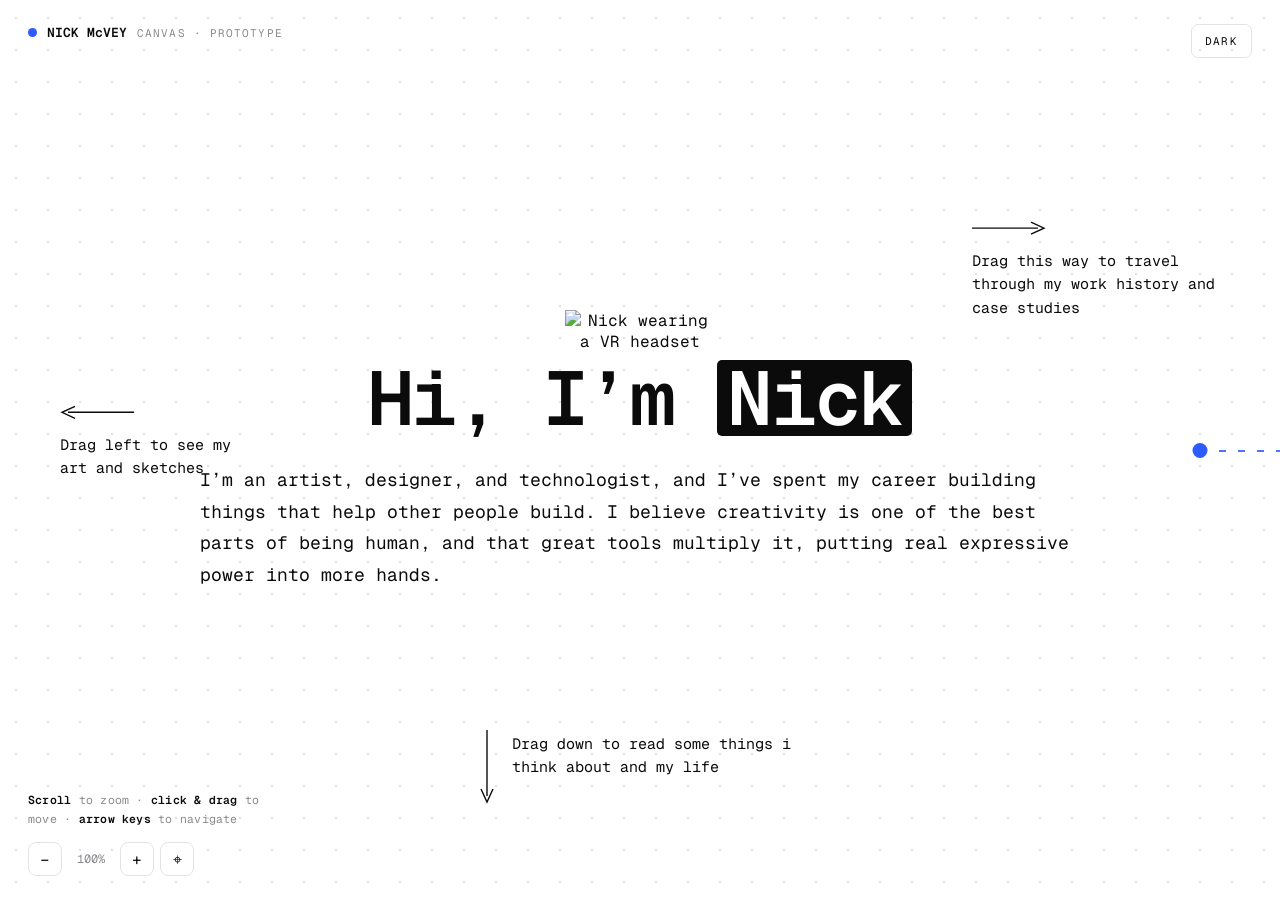
==== index.html @ a9eaddce "Update homepage to spatial canvas portfolio prototype Co-authored-by: Copilot <223556219+Copilot@use" ====
<!DOCTYPE html>
<html lang="en">
<head>
<meta charset="UTF-8" />
<meta name="viewport" content="width=device-width, initial-scale=1.0, user-scalable=no" />
<title>Nick McVey — Spatial Portfolio (Prototype)</title>
<link rel="preconnect" href="https://fonts.googleapis.com">
<link rel="preconnect" href="https://fonts.gstatic.com" crossorigin>
<link href="https://fonts.googleapis.com/css2?family=Geist+Mono:wght@400;500;600&display=swap" rel="stylesheet">
<style>
  :root, [data-theme="light"]{
    --bg:#FFFFFF; --ink:#0B0B0C; --ink-2:#3A3A3C; --muted:#8A8A8E;
    --rule:#E3E3E5; --dot:rgba(0,0,0,.12); --accent:#2D5BFF; --on-accent:#FFFFFF;
  }
  [data-theme="dark"]{
    --bg:#0B0B0C; --ink:#F4F4F5; --ink-2:#C4C4C8; --muted:#76767C;
    --rule:#26262A; --dot:rgba(255,255,255,.14); --accent:#5B7CFF; --on-accent:#0B0B0C;
  }
  :root{--font-mono:'Geist Mono', ui-monospace, 'Cascadia Mono', Menlo, Consolas, monospace; --ease:cubic-bezier(.76,0,.24,1);}
  *{box-sizing:border-box;margin:0;padding:0;}
  html,body{height:100%;width:100%;overflow:hidden;background:var(--bg);
    font-family:var(--font-mono);color:var(--ink);
    -webkit-font-smoothing:antialiased;text-rendering:optimizeLegibility;
    user-select:none;-webkit-user-select:none;-moz-user-select:none;
    transition:background-color .4s var(--ease), color .4s var(--ease);}

  .grid{position:fixed;inset:0;z-index:0;pointer-events:none;
    background-image:radial-gradient(circle, var(--dot) 1.05px, transparent 1.25px);
    background-size:32px 32px;background-position:0 0;}

  .viewport{position:fixed;inset:0;overflow:hidden;z-index:1;cursor:grab;touch-action:none;}
  .viewport,.viewport .world,.panel,.wrap,.ghost,h1,h2,.lead,.station,.st-text,.cs-block{cursor:grab;}
  .viewport.grabbing,.viewport.grabbing *{cursor:grabbing !important;}
  a,.tile,.bub,.zoom button,.themebtn,.wcard,.wlink{cursor:pointer;}
  .viewport.grabbing{cursor:grabbing;}
  .world{position:absolute;left:0;top:0;transform-origin:0 0;will-change:transform;}

  .panel{position:absolute;width:1180px;transform:translate(-50%,-50%);}
  #home{left:0;top:0;}
  #south{left:0;top:560px;transform:translate(-50%,0);}
  #west{left:-1600px;top:0;}

  .ghost{position:absolute;font-size:560px;font-weight:600;line-height:1;color:var(--ink);
    opacity:.035;pointer-events:none;letter-spacing:-.04em;z-index:0;}
  #south .ghost{top:-160px;left:-40px;}
  #west  .ghost{top:-220px;left:-60px;}

  .wrap{position:relative;width:100%;z-index:2;}
  h1{font-size:76px;font-weight:600;line-height:1.0;letter-spacing:-.03em;text-align:center;}
  h2{font-size:54px;font-weight:600;line-height:1.04;letter-spacing:-.025em;}
  .lead{font-size:18px;line-height:1.75;color:var(--ink-2);margin-top:22px;}

  .kbox{display:inline-block;background:var(--accent);color:var(--on-accent);padding:5px 11px;border-radius:5px;
    font-weight:600;font-size:13px;letter-spacing:.1em;}
  .ibox{display:inline-block;background:var(--ink);color:var(--bg);padding:0 10px;border-radius:5px;}
  .eyebrow{margin-bottom:24px;}

  .home-col{display:flex;flex-direction:column;align-items:center;text-align:center;}
  .vr{width:150px;height:auto;margin-bottom:8px;pointer-events:none;-webkit-user-drag:none;}
  [data-theme="dark"] .vr{filter:invert(1) hue-rotate(180deg);}
  #home .lead{margin-top:28px;text-align:left;max-width:880px;color:var(--ink);}

  .now-list{display:flex;flex-direction:column;margin-top:32px;max-width:760px;}
  .now-list .row{display:flex;gap:20px;padding:18px 0;border-top:1px solid var(--rule);align-items:baseline;}
  .now-list .row:last-child{border-bottom:1px solid var(--rule);}
  .now-list .n{font-size:13px;color:var(--accent);min-width:30px;}
  .now-list .t{font-size:16px;color:var(--ink);} .now-list .d{font-size:13.5px;color:var(--muted);margin-top:4px;}
  .muted{color:var(--muted);}
  .contact{display:flex;flex-wrap:wrap;gap:22px;align-items:center;margin-top:30px;padding-top:24px;border-top:1px solid var(--rule);font-size:15px;}
  .contact a{color:var(--ink);text-decoration:none;border-bottom:2px solid var(--accent);padding-bottom:2px;}

  .art{display:grid;grid-template-columns:repeat(4,1fr);gap:16px;margin-top:36px;max-width:900px;}
  .tile{aspect-ratio:3/4;border-radius:12px;border:1px solid var(--rule);overflow:hidden;position:relative;display:flex;align-items:flex-end;padding:16px;transition:.3s var(--ease);}
  .tile:hover{transform:translateY(-4px) rotate(-1deg);box-shadow:0 20px 44px rgba(0,0,0,.18);}
  .tile span{font-size:13px;color:#fff;position:relative;z-index:2;text-shadow:0 1px 6px rgba(0,0,0,.4);}
  .tile.t1{background:linear-gradient(150deg,#2D5BFF,#10246e);}
  .tile.t2{background:linear-gradient(150deg,#1c1c1f,#000);}
  .tile.t3{background:linear-gradient(150deg,#5a5a60,#222);}
  .tile.t4{background:linear-gradient(150deg,#8a8a92,#3a3a40);}
  .note{font-size:12px;color:var(--muted);margin-top:20px;}

  /* art gallery (west) */
  .artgrid{display:flex;gap:16px;margin-top:34px;}
  .artcol{display:flex;flex-direction:column;gap:16px;width:300px;}
  .artimg{width:100%;display:block;object-fit:cover;border-radius:12px;pointer-events:none;-webkit-user-drag:none;
    box-shadow:0 14px 26px rgba(0,0,0,.16);}
  .artarchive{border:1px solid var(--rule);border-radius:12px;height:280px;display:flex;flex-direction:column;
    align-items:center;justify-content:center;gap:8px;background:rgba(127,127,127,.08);}
  .artarchive b{font-size:14px;color:var(--ink);font-weight:600;} .artarchive span{font-size:12px;color:var(--muted);}

  /* south: thinking + life */
  .slabel{font-size:13px;font-weight:600;letter-spacing:.12em;text-transform:uppercase;color:var(--accent);margin:54px 0 22px;}
  .about-row{display:grid;grid-template-columns:1.5fr 1fr;gap:60px;margin-top:26px;align-items:start;}
  .bio p{font-size:16px;line-height:1.8;color:var(--ink-2);margin-bottom:16px;}
  .facts .fact{border-top:1px solid var(--rule);padding:16px 0;}
  .facts .fact:last-child{border-bottom:1px solid var(--rule);}
  .facts .fl{font-size:11px;font-weight:600;letter-spacing:.12em;text-transform:uppercase;color:var(--muted);}
  .facts .fv{font-size:14px;color:var(--ink);margin-top:6px;line-height:1.6;}
  .photos{display:flex;gap:18px;margin-top:30px;}
  .photo{width:360px;height:280px;border-radius:14px;overflow:hidden;position:relative;border:1px solid var(--rule);background:rgba(127,127,127,.08);}
  .photo img{width:100%;height:100%;object-fit:cover;display:block;pointer-events:none;-webkit-user-drag:none;}
  .photo.ph-empty{display:flex;align-items:center;justify-content:center;text-align:center;color:var(--muted);font-size:12px;padding:16px;line-height:1.7;}
  .photo .cap{position:absolute;left:0;right:0;bottom:0;padding:10px 14px;font-size:12px;color:#fff;background:linear-gradient(transparent,rgba(0,0,0,.55));}
  .wcards{display:grid;grid-template-columns:1fr 1fr;gap:18px;margin-top:6px;}
  .wcard{border:1px solid var(--rule);border-radius:8px;padding:24px;background:var(--bg);box-shadow:0 6px 20px rgba(0,0,0,.05);cursor:pointer;transition:transform .2s var(--ease),border-color .2s,box-shadow .2s;}
  .wcard:hover{transform:translateY(-3px);border-color:var(--accent);box-shadow:0 14px 34px rgba(0,0,0,.10);}
  .wcard .wtop{display:flex;justify-content:space-between;align-items:center;font-size:12px;color:var(--muted);}
  .wcard .wtag{background:var(--accent);color:var(--on-accent);border-radius:999px;padding:3px 10px;font-size:10px;letter-spacing:.08em;text-transform:uppercase;font-weight:600;}
  .wcard h3{font-size:21px;font-weight:600;margin-top:14px;color:var(--ink);}
  .wcard p{font-size:14px;line-height:1.7;color:var(--ink-2);margin-top:10px;}
  .wcard .wlink{color:var(--accent);font-size:13px;font-weight:600;margin-top:14px;display:inline-block;}

  /* TIMELINE + CASE STUDY share the thread */
  #timeline{position:absolute;left:0;top:0;}
  .spine{position:absolute;height:2px;top:0;left:0;
    background:repeating-linear-gradient(90deg, var(--accent) 0 7px, transparent 7px 19px);opacity:.85;}
  .tl-cap{position:absolute;top:-7px;width:15px;height:15px;border-radius:50%;background:var(--accent);
    box-shadow:0 0 0 4px var(--bg);transform:translateX(-50%);}
  .vspine{position:absolute;width:2px;top:0;left:0;
    background:repeating-linear-gradient(180deg, var(--accent) 0 7px, transparent 7px 19px);opacity:.85;}
  .casescene{width:1500px;}
  .casescene .cs-wrap{padding-left:64px;}
  .casescene .cs-block{padding-top:0;}
  .downcue{position:absolute;font-size:13px;font-weight:600;color:var(--accent);letter-spacing:.05em;}
  .station{position:absolute;top:0;display:flex;flex-direction:column;
    opacity:0;transform:translateY(22px);transition:opacity .6s var(--ease), transform .75s var(--ease);}
  .station.in{opacity:1;transform:none;}
  .st-node{position:absolute;top:-6px;left:-6px;width:12px;height:12px;border-radius:50%;
    background:var(--accent);box-shadow:0 0 0 4px var(--bg);}
  .st-text{padding-top:34px;max-width:600px;margin-bottom:44px;}
  .st-year{font-size:60px;font-weight:600;color:var(--accent);letter-spacing:-.03em;line-height:1;}
  .st-title{font-size:29px;font-weight:600;margin-top:12px;color:var(--ink);}
  .st-blurb{font-size:16px;line-height:1.7;color:var(--ink-2);margin-top:14px;}
  .st-cluster{position:relative;}
  .ph{position:absolute;display:block;object-fit:cover;object-position:center;transform-origin:0 0;border-radius:8px;
    pointer-events:none;-webkit-user-drag:none;filter:drop-shadow(0 14px 24px rgba(0,0,0,.26));}
  .ph.cutout{filter:none;border-radius:0;}
  .cph{display:block;object-fit:cover;object-position:top center;border-radius:10px;transform-origin:center;
    pointer-events:none;-webkit-user-drag:none;filter:drop-shadow(0 16px 28px rgba(0,0,0,.26));}
  .cph.cutout{filter:none;}

  /* case study scenes */
  .cs-block{padding-top:34px;}
  .cs-title{font-size:50px;font-weight:600;letter-spacing:-.03em;line-height:1.04;margin-top:18px;color:var(--ink);}
  .cs-h{font-size:38px;font-weight:600;letter-spacing:-.02em;line-height:1.08;margin-top:16px;color:var(--ink);}
  .cs-sub{font-size:17px;line-height:1.7;color:var(--ink-2);margin-top:18px;max-width:600px;}
  .cs-cap{font-size:13px;color:var(--muted);margin-top:18px;letter-spacing:.03em;max-width:620px;}
  .cs-stats{display:flex;gap:48px;margin-top:32px;}
  .cs-stat b{font-size:50px;font-weight:600;color:var(--accent);display:block;letter-spacing:-.02em;}
  .cs-stat span{font-size:12px;color:var(--muted);letter-spacing:.08em;}
  .cs-bignum{display:flex;gap:18px;margin-top:26px;}
  .cs-bignum .box{background:var(--accent);color:var(--on-accent);padding:22px 28px;border-radius:14px;}
  .cs-bignum .box b{font-size:54px;font-weight:600;display:block;letter-spacing:-.03em;line-height:1;}
  .cs-bignum .box span{font-size:12px;letter-spacing:.08em;}
  /* big editorial case scenes (vertical descent) */
  .cs-title-xl{font-size:92px;font-weight:600;letter-spacing:-.04em;line-height:1.0;color:var(--ink);}
  .cs-h-xl{font-size:56px;font-weight:600;letter-spacing:-.03em;line-height:1.06;color:var(--ink);}
  .cs-sub-lg{font-size:23px;line-height:1.7;color:var(--ink-2);}
  .cs-cap-lg{font-size:16px;color:var(--muted);margin-top:28px;letter-spacing:.03em;max-width:900px;}
  .cs-row{display:flex;gap:90px;align-items:center;}
  .cs-stats-lg{display:flex;gap:80px;margin-top:54px;}
  .cs-stats-lg b{font-size:80px;font-weight:600;color:var(--accent);display:block;letter-spacing:-.03em;line-height:1;}
  .cs-stats-lg span{font-size:14px;color:var(--muted);letter-spacing:.08em;margin-top:10px;display:block;}
  .cs-bignum-lg{display:flex;gap:26px;margin-top:44px;}
  .cs-bignum-lg .box{background:var(--accent);color:var(--on-accent);padding:36px 46px;border-radius:18px;}
  .cs-bignum-lg .box b{font-size:90px;font-weight:600;display:block;letter-spacing:-.04em;line-height:1;}
  .cs-bignum-lg .box span{font-size:14px;letter-spacing:.08em;margin-top:12px;display:block;}

  /* overlays */
  .brand{position:fixed;top:24px;left:28px;z-index:60;display:flex;align-items:center;gap:10px;font-size:13px;}
  .brand .b{width:9px;height:9px;border-radius:50%;background:var(--accent);}
  .brand b{font-weight:600;} .brand span{color:var(--muted);font-size:11px;letter-spacing:.1em;}

  .themebtn{position:fixed;top:24px;right:28px;z-index:60;font-family:inherit;font-size:11px;letter-spacing:.12em;
    padding:9px 13px;border:1px solid var(--rule);border-radius:7px;background:transparent;color:var(--ink);transition:.2s;}
  .themebtn:hover{border-color:var(--accent);color:var(--accent);}

  .hint{position:fixed;z-index:55;display:flex;font-size:15px;line-height:1.55;color:var(--ink);
    transition:opacity .4s var(--ease);pointer-events:none;}
  body:not([data-pos="home"]) .hint{opacity:0;}
  .hint svg{stroke:var(--ink);stroke-width:1.4;fill:none;overflow:visible;}
  .hint.left{left:60px;top:50%;transform:translateY(-60%);flex-direction:column;gap:14px;align-items:flex-start;width:200px;}
  .hint.right{right:48px;top:30%;transform:translateY(-50%);flex-direction:column;gap:14px;align-items:flex-start;width:260px;}
  .hint.down{left:50%;bottom:96px;transform:translateX(-50%);flex-direction:row;gap:18px;align-items:flex-start;width:320px;}
  .hint.down .tx{padding-top:2px;}

  .navrail{position:fixed;top:24px;left:50%;transform:translateX(-50%);z-index:60;display:flex;gap:10px;}
  .bub{display:flex;align-items:center;gap:9px;padding:10px 18px;border-radius:999px;font-size:13px;
    background:var(--ink);color:var(--bg);opacity:0;pointer-events:none;transition:.4s var(--ease);transform:translateY(-14px);white-space:nowrap;}
  .bub:hover{background:var(--accent);color:var(--on-accent);}
  .bubface{width:20px;height:20px;border-radius:50%;object-fit:cover;object-position:50% 30%;flex:0 0 auto;}
  body:not([data-pos="home"]) .bub.home{opacity:1;pointer-events:auto;transform:none;}
  body.in-case .bub.parent{opacity:1;pointer-events:auto;transform:none;}

  .dock{position:fixed;left:28px;bottom:24px;z-index:60;display:flex;flex-direction:column;gap:14px;align-items:flex-start;}
  .help{font-size:11.5px;color:var(--muted);letter-spacing:.02em;line-height:1.6;max-width:260px;}
  .help b{color:var(--ink);font-weight:600;}
  .zoom{display:flex;gap:6px;align-items:center;}
  .zoom button{font-family:inherit;width:34px;height:34px;border:1px solid var(--rule);
    background:var(--bg);border-radius:8px;font-size:16px;color:var(--ink);transition:.2s;}
  .zoom button:hover{border-color:var(--accent);color:var(--accent);}
  .zoom .lvl{font-size:12px;color:var(--muted);min-width:46px;text-align:center;}

  /* on-canvas dialogs */
  .modal{position:fixed;inset:0;z-index:200;display:none;}
  .modal.open{display:block;}
  .modal-backdrop{position:absolute;inset:0;background:rgba(8,8,10,.55);backdrop-filter:blur(3px);animation:mfade .25s ease;}
  .modal-panel{position:absolute;left:50%;top:50%;transform:translate(-50%,-50%);background:var(--bg);color:var(--ink);
    border:1px solid var(--rule);border-radius:16px;box-shadow:0 50px 120px rgba(0,0,0,.45);
    width:min(820px,92vw);max-height:86vh;overflow:auto;animation:mpop .28s var(--ease);}
  .modal.iframe .modal-panel{width:min(1140px,95vw);height:84vh;overflow:hidden;display:flex;flex-direction:column;}
  .modal-x{position:absolute;top:16px;right:18px;z-index:3;width:34px;height:34px;border-radius:50%;border:1px solid var(--rule);
    background:var(--bg);color:var(--ink);font-size:20px;line-height:1;cursor:pointer;transition:.2s;}
  .modal-x:hover{background:var(--accent);color:var(--on-accent);border-color:var(--accent);}
  .modal-body{padding:44px;}
  .modal.iframe .modal-body{flex:1 1 auto;min-height:0;display:flex;flex-direction:column;padding:0;}
  .m-tag{display:inline-block;background:var(--accent);color:var(--on-accent);font-size:11px;font-weight:600;letter-spacing:.08em;text-transform:uppercase;padding:5px 11px;border-radius:999px;}
  .m-meta{font-size:12px;color:var(--muted);margin-top:18px;letter-spacing:.04em;}
  .m-title{font-size:40px;font-weight:600;letter-spacing:-.025em;line-height:1.08;margin-top:12px;}
  .m-text{font-size:16px;line-height:1.8;color:var(--ink-2);margin-top:22px;}
  .m-text p{margin-bottom:16px;} .m-text .muted{color:var(--muted);font-size:14px;}
  .m-link{display:inline-block;margin-top:26px;background:var(--ink);color:var(--bg);padding:12px 20px;border-radius:999px;font-size:13px;text-decoration:none;}
  .m-link:hover{background:var(--accent);color:var(--on-accent);}
  .m-frame-head{display:flex;align-items:center;justify-content:space-between;gap:20px;padding:18px 56px 18px 24px;border-bottom:1px solid var(--rule);flex:0 0 auto;}
  .m-frame-head .ft{font-size:15px;font-weight:600;} .m-frame-head .fm{font-size:12px;color:var(--muted);}
  .m-frame{flex:1 1 auto;border:0;width:100%;background:#0b0b0c;}
  @keyframes mpop{from{opacity:0;transform:translate(-50%,-46%) scale(.97)}to{opacity:1;transform:translate(-50%,-50%) scale(1)}}
  @keyframes mfade{from{opacity:0}to{opacity:1}}
</style>
</head>
<body data-theme="light" data-pos="home">

  <div class="grid" id="grid"></div>

  <div class="brand"><span class="b"></span><b>NICK McVEY</b><span>CANVAS · PROTOTYPE</span></div>
  <button class="themebtn" id="themebtn">DARK</button>

  <div class="viewport" id="viewport">
    <div class="world" id="world">

      <section class="panel" id="home" data-pos="home">
        <div class="wrap home-col">
          <img class="vr" src="https://app.paper.design/file-assets/01KVRGREPQWV857GHSMNPTJE3H/5HBH9RDB8RFX19K97V9VAJ1HTA.png" alt="Nick wearing a VR headset" />
          <h1>Hi, I&rsquo;m <span class="ibox">Nick</span></h1>
          <p class="lead">I&rsquo;m an artist, designer, and technologist, and I&rsquo;ve spent my career building things that help other people build. I believe creativity is one of the best parts of being human, and that great tools multiply it, putting real expressive power into more hands.</p>
        </div>
      </section>

      <section class="panel" id="south" data-pos="south">
        <div class="ghost">S</div>
        <div class="wrap">
          <div class="eyebrow"><span class="kbox">SOUTH · LIFE &amp; THINKING</span></div>
          <h2>Things I think about</h2>
          <div class="about-row">
            <div class="bio">
              <p>I&rsquo;m a designer who likes to make the thing, not just describe it. I draw, I prototype in code, I build small games on the side. I think about design in my spare time.</p>
              <p>I love systems thinking &mdash; how design and systems come together to solve real problems. Architecture and city planning pull at me for the same reason.</p>
              <p>I came up through video games and mobile, did a stint in consulting and advertising, and ended up in tech designing system-level interfaces.</p>
              <p style="color:var(--ink)">Outside of work: urban sketching, my dog, and my son Theo.</p>
            </div>
            <div class="facts">
              <div class="fact"><div class="fl">now</div><div class="fv">designer · prototyper, seattle</div></div>
              <div class="fact"><div class="fl">tools</div><div class="fv">figma, godot, web tech, after effects, adobe suite, maya, blender</div></div>
              <div class="fact"><div class="fl">previously</div><div class="fv">consulting, advertising, mobile gaming</div></div>
            </div>
          </div>

          <div class="photos">
            <div class="photo ph-empty">Theo on his Warthog &#127950;<br><span style="opacity:.65">drop the photo here</span></div>
            <div class="photo ph-empty">Me + things I like to do<br><span style="opacity:.65">drop a photo here</span></div>
          </div>

          <div class="slabel">Essays &amp; talks</div>
          <div class="wcards">
            <div class="wcard" data-modal="builder-shift">
              <div class="wtop"><span>april 2026</span><span class="wtag">essay</span></div>
              <h3>The Builder Shift</h3>
              <p>The design landscape is changing. Looking backward at how we ended up here and whether our current positions support what comes next.</p>
              <span class="wlink">~6 min read &rarr;</span>
            </div>
            <div class="wcard" data-modal="vibe-design">
              <div class="wtop"><span>april 2026</span><span class="wtag">interactive talk</span></div>
              <h3>Vibe Design &amp; The Dynamic Medium</h3>
              <p>Designing with AI as a creative medium. A goals-and-constraints framework with a 3D exploration simulation and live interactive demos.</p>
              <span class="wlink">~40 slides &rarr;</span>
            </div>
          </div>

          <div class="slabel">Side projects</div>
          <div class="wcards">
            <div class="wcard" data-modal="progress-app">
              <div class="wtop"><span>project</span><span style="font-size:11px;letter-spacing:.08em;text-transform:uppercase">github &#8599;</span></div>
              <h3>Progress App</h3>
              <p>A gamified mood-tracking PWA I rebuild against each new AI model release to see how the medium is changing.</p>
              <span class="wlink">view on github &rarr;</span>
            </div>
            <div class="wcard" data-modal="controller">
              <div class="wtop"><span>project</span><span style="font-size:11px;letter-spacing:.08em;text-transform:uppercase">github &#8599;</span></div>
              <h3>Controller Input Playground</h3>
              <p>A web testbed for gamepad controller mappings and tuning the feel of pointer interactions.</p>
              <span class="wlink">view on github &rarr;</span>
            </div>
          </div>

          <div class="contact">
            <span class="muted">Say hello &rarr;</span>
            <a>hello@nickmcvey.com</a><a>LinkedIn</a><a>Read.cv</a>
          </div>
        </div>
      </section>

      <section class="panel" id="west" data-pos="west">
        <div class="ghost">W</div>
        <div class="wrap">
          <div class="eyebrow"><span class="kbox">WEST · ART</span></div>
          <h2><span class="ibox">Art</span> &amp; sketches</h2>
          <p class="lead">Before the portfolios and the portals, I was an artist. I still am.</p>
          <div class="artgrid">
            <div class="artcol">
              <img class="artimg" style="height:240px" src="https://app.paper.design/file-assets/01KVRGREPQWV857GHSMNPTJE3H/197KDWXSF86WNC2N5KRTEW1KW2.png" alt="">
              <img class="artimg" style="height:380px" src="https://app.paper.design/file-assets/01KVRGREPQWV857GHSMNPTJE3H/4JQX0EBVPV5J8WNXSRFPK57S39.png" alt="">
            </div>
            <div class="artcol">
              <img class="artimg" style="height:430px" src="https://app.paper.design/file-assets/01KVRGREPQWV857GHSMNPTJE3H/1FCA2V18T6F6A0E6HX11DVWMDC.png" alt="">
              <img class="artimg" style="height:250px" src="https://app.paper.design/file-assets/01KVRGREPQWV857GHSMNPTJE3H/235BTJRHZYB681Q0MDRKFHC4A8.png" alt="">
              <img class="artimg" style="height:280px" src="https://app.paper.design/file-assets/01KVRGREPQWV857GHSMNPTJE3H/2XAHZRDT903D94BQ47HS8GGRXT.png" alt="">
            </div>
            <div class="artcol">
              <img class="artimg" style="height:400px" src="https://app.paper.design/file-assets/01KVRGREPQWV857GHSMNPTJE3H/6AQDT5TQMZS3GW44TCTNV5EG1S.jpg" alt="">
              <img class="artimg" style="height:270px;transform:rotate(6deg);box-shadow:0 0 18px rgba(0,0,0,.45)" src="https://app.paper.design/file-assets/01KVRGREPQWV857GHSMNPTJE3H/0PDY822WGB5HYGW1V87652791N.png" alt="">
              <div class="artarchive"><b>38 pieces in the archive</b><span>sculpting · painting · illustration · 3d</span></div>
            </div>
          </div>
        </div>
      </section>

      <div id="timeline"></div>

    </div>
  </div>

  <div class="hint left">
    <svg width="74" height="14" viewBox="0 0 74 14"><line x1="8" y1="7" x2="74" y2="7"/><polyline points="15,1 2,7 15,13"/></svg>
    <span class="tx">Drag left to see my art and sketches</span>
  </div>
  <div class="hint right">
    <svg width="74" height="14" viewBox="0 0 74 14"><line x1="0" y1="7" x2="66" y2="7"/><polyline points="59,1 72,7 59,13"/></svg>
    <span class="tx">Drag this way to travel through my work history and case studies</span>
  </div>
  <div class="hint down">
    <svg width="14" height="74" viewBox="0 0 14 74"><line x1="7" y1="0" x2="7" y2="66"/><polyline points="1,59 7,72 13,59"/></svg>
    <span class="tx">Drag down to read some things i think about and my life</span>
  </div>

  <div class="navrail">
    <div class="bub home" data-go="home"><img class="bubface" src="https://app.paper.design/file-assets/01KVRGREPQWV857GHSMNPTJE3H/5HBH9RDB8RFX19K97V9VAJ1HTA.png" alt=""> back to center</div>
    <div class="bub parent" id="parentBubble">&uarr; 2021 · The Xbox era</div>
  </div>

  <div class="dock">
    <div class="help"><b>Scroll</b> to zoom &middot; <b>click &amp; drag</b> to move &middot; <b>arrow keys</b> to navigate</div>
    <div class="zoom">
      <button id="zout" title="Zoom out">&minus;</button>
      <span class="lvl" id="zlvl">100%</span>
      <button id="zin" title="Zoom in">+</button>
      <button id="zreset" title="Reset view">&#8982;</button>
    </div>
  </div>

  <div class="modal" id="modal">
    <div class="modal-backdrop" data-close></div>
    <div class="modal-panel">
      <button class="modal-x" data-close aria-label="Close">&times;</button>
      <div class="modal-body" id="modalBody"></div>
    </div>
  </div>

<script>
  const A = 'https://app.paper.design/file-assets/01KVRGREPQWV857GHSMNPTJE3H/';
  const stations = [
    { year:'2008', title:'Baby\u2019s first game',
      blurb:'My first game, Animo Nex \u2014 built with friends for Microsoft\u2019s Dream Build Play 2008 on Xbox 360 using XNA.',
      box:{w:685,h:354}, imgs:[
        {u:'7N1HFGX8FR1FN6V14Q8VCV18T2.png',w:182,h:130,x:492,y:224,r:8},
        {u:'5NY05JD8DCRXS9VE4K5V4Z8VVT.png',w:223,h:175,x:462,y:0,rot:1.24,r:5},
        {u:'4S11BMCQBWSFN62W3ZNR2J94SJ.png',w:436,h:284,x:0,y:21,rot:-2.23,r:10},
      ]},
    { year:'2012', title:'Concept artist',
      blurb:'I started my career as a concept artist, 3D modeler, and texture painter \u2014 cranking out social-casual games in weeks for audiences in the tens of millions.',
      box:{w:698,h:422}, imgs:[
        {u:'15Z2ZTMWD4KCV1VM2Q8BMQS4SE.png',w:451,h:293,x:59,y:35,rot:-1,r:8,b:2},
        {u:'2GW41C6V0XBRQZHJFASFT2BSMQ.png',w:294,h:233,x:371,y:153,rot:3.69,r:8},
      ]},
    { year:'2013', title:'Designing at scale',
      blurb:'Those games reached 40M+ monthly players. I learned to craft tiny, addictive loops that held up at massive scale.',
      box:{w:622,h:369}, imgs:[
        {u:'7ZXV6HRWW2E687FSH5YG5HNT98.png',w:398,h:245,x:18,y:24,rot:4.3,r:7},
        {u:'6DW1DPDCDMBYXEB65KFS4WRDWJ.png',w:294,h:166,x:321,y:12,rot:-2.3,r:7},
        {u:'02DFJFA3M7E28TN4ZCBMV2YE4S.png',w:296,h:53,x:228,y:268,r:4},
        {u:'0G0M70P529P8ZSHVDP6DE336M7.png',w:294,h:48,x:228,y:321,r:4},
      ]},
    { year:'2014', title:'UI design',
      blurb:'I moved into UI design on mobile games \u2014 pushing the limits of UI affordances and pioneering new interaction patterns.',
      box:{w:776,h:324}, imgs:[
        {u:'3NNJDZ4YC0BYK6VS2K1B8HGXZY.png',w:379,h:213,x:391,y:51,rot:-1.99,r:9,b:2},
        {u:'7H6GKR5VAG4E7DKZ0FD9AHHTYP.jpg',w:352,h:264,x:15,y:0,rot:3.19,r:8},
        {u:'087PB87X59PAQG1XBEBC642AJ7.png',w:280,h:174,x:220,y:150,r:13},
      ]},
    { year:'2015', title:'UX &amp; SaaS',
      blurb:'I jumped into UX during the SaaS craze of 2015, consulting for clients from tax firms to governments as the world embraced gamification.',
      box:{w:552,h:347}, imgs:[
        {u:'4ZGBPJGPYE7428E2KNT1HQD8DC.png',w:457,h:295,x:0,y:0,r:7},
        {u:'0VZVCVRSWTGQCF6XKHPGZZ5Z8G.jpg',w:290,h:166,x:262,y:181,r:4},
      ]},
    { year:'2016', title:'Advertising',
      blurb:'Then I got a taste of advertising \u2014 building game-style mechanics into Microsoft\u2019s Partner Education program to keep learners hooked.',
      box:{w:542,h:332}, imgs:[
        {u:'57PR2GSAWAQ5RCZFPDEH9Q4GFR.png',w:542,h:332,x:0,y:0,rot:-1.5,r:8},
      ]},
    { year:'2018', title:'Microsoft Cloud + AI',
      blurb:'I joined Microsoft to help ship a developer tool for IoT devices that would grow into the Power Platform.',
      box:{w:812,h:409}, imgs:[
        {u:'0DRGNJN8CRBXQDB33KA94G09SP.png',w:486,h:272,x:295,y:124,r:7},
        {u:'01KVTS763XVE861RCE40TRN8SK.png',w:487,h:273,x:82,y:0,r:9},
      ]},
    { year:'2021', title:'The Xbox era',
      blurb:'Now I design the tools studios use to bring their games to Xbox \u2014 onboarding, publishing, and the platform itself.',
      box:{w:540,h:360}, imgs:[
        {u:'3N1JDNMA80NZZFTN3308RMGXS6.png',w:500,h:312,x:0,y:24,rot:-2,r:10,b:1},
      ]},
  ];

  const tl = document.getElementById('timeline');
  const START = 820, GAP = 150, LEADIN = 560;
  let cur = START;
  stations.forEach(s => { s._x = cur; s._w = Math.max(640, s.box.w); cur += s._w + GAP; });

  stations.forEach(s => {
    const el = document.createElement('div');
    el.className = 'station'; el.style.left = s._x + 'px';
    const imgs = s.imgs.map(im =>
      `<img class="ph" data-u="${im.u}" src="${A}${im.u}" style="left:${im.x}px;top:${im.y}px;width:${im.w}px;height:${im.h}px;`+
      `transform:rotate(${im.rot||0}deg);border-radius:${im.r||8}px;`+
      `${im.b?`outline:${im.b}px solid #000;`:''}">`
    ).join('');
    el.innerHTML =
      `<div class="st-node"></div>`+
      `<div class="st-text">${s.year?`<div class="st-year">${s.year}</div>`:''}`+
      `<div class="st-title">${s.title}</div><div class="st-blurb">${s.blurb}</div></div>`+
      `<div class="st-cluster" style="width:${s.box.w}px;height:${s.box.h}px;">${imgs}</div>`;
    tl.appendChild(el);
  });

  /* ---- Xbox case study, dropped onto the canvas as you keep dragging ---- */
  const xboxX = stations[stations.length-1]._x;
  const caseColX = xboxX;
  const caseScenes = [
    { html:
      `<div class="cs-block" style="max-width:1320px;">
         <span class="kbox">CASE STUDY · DEVELOPER ONBOARDING</span>
         <div style="font-size:56px;font-weight:600;letter-spacing:-.03em;line-height:1.06;margin-top:30px;max-width:1180px;color:var(--ink);">Onto Xbox in two weeks, not six.</div>
         <div class="cs-sub-lg" style="margin-top:30px;max-width:900px;">A developer pipeline is a serious business partnership &mdash; getting a studio onboarded shouldn&rsquo;t take six weeks. So I set out to automate the whole process end-to-end, without giving up curation.</div>
       </div>` },
    { html:
      `<div class="cs-block cs-row">
         <div style="flex:0 0 480px;">
           <span class="kbox">THE OLD WAY IN</span>
           <div class="cs-h-xl" style="margin-top:24px;">Getting in meant getting lost.</div>
           <div class="cs-sub-lg" style="margin-top:26px;max-width:460px;">A maze of static sites and unstructured email &mdash; no front door, and no way to track where you stood.</div>
         </div>
         <div style="display:flex;align-items:center;flex:0 0 auto;">
           <img class="cph" data-u="2KNRCJRBRAPMCEPSGHMJ3Y4BFG.png" src="${A}2KNRCJRBRAPMCEPSGHMJ3Y4BFG.png" style="width:440px;height:400px;transform:rotate(-4deg);filter:grayscale(.2) drop-shadow(0 16px 28px rgba(0,0,0,.26));">
           <img class="cph" data-u="5JBW6E31M3M3JNM1XMN7Q0Q21D.png" src="${A}5JBW6E31M3M3JNM1XMN7Q0Q21D.png" style="width:380px;height:330px;margin-left:-70px;transform:rotate(3deg);filter:grayscale(.2) drop-shadow(0 16px 28px rgba(0,0,0,.26));">
           <img class="cph" data-u="28YMHBYF7SMRHZ1FCAGW2833QB.png" src="${A}28YMHBYF7SMRHZ1FCAGW2833QB.png" style="width:300px;height:360px;margin-left:-60px;transform:rotate(-2deg);filter:grayscale(.3) drop-shadow(0 16px 28px rgba(0,0,0,.26));">
         </div>
       </div>` },
    { html:
      `<div class="cs-block">
         <span class="kbox">WHAT I BUILT</span>
         <div class="cs-h-xl" style="margin-top:24px;max-width:1000px;">One front door. One guided path.</div>
         <div style="display:flex;align-items:flex-start;gap:48px;margin-top:48px;">
           <img class="cph" data-u="3N1JDNMA80NZZFTN3308RMGXS6.png" src="${A}3N1JDNMA80NZZFTN3308RMGXS6.png" style="width:600px;height:400px;transform:rotate(-1.5deg);border-radius:12px;">
           <img class="cph" data-u="4HF1VTWBDMPEDAJ44FGTJTS2TJ.png" src="${A}4HF1VTWBDMPEDAJ44FGTJTS2TJ.png" style="width:600px;height:440px;transform:rotate(2deg);border-radius:12px;">
         </div>
         <div class="cs-cap-lg">A unified, dynamic portal &mdash; and a guided application wizard with live progress for devs and curators alike.</div>
       </div>` },
    { html:
      `<div class="cs-block">
         <span class="kbox">IMPACT</span>
         <div class="cs-h-xl" style="margin-top:24px;">Faster in. Cleaner out.</div>
         <div class="cs-bignum-lg">
           <div class="box"><b>6&rarr;2</b><span>WEEKS TO ONBOARD</span></div>
           <div class="box"><b>&minus;75%</b><span>FORM FIELDS</span></div>
         </div>
         <div class="cs-sub-lg" style="margin-top:40px;max-width:900px;">Spam fell while acceptance quality rose &mdash; indie games now reach Xbox sooner, strengthening the catalog and Game Pass.</div>
       </div>` },
    { html:
      `<div class="cs-block">
         <span class="kbox">NEXT</span>
         <div class="cs-h-xl" style="margin-top:24px;">Publishing &amp; game testing.</div>
         <div class="cs-sub-lg" style="margin-top:28px;max-width:760px;">Once a developer is in, the next challenge is getting their game out. That case study is coming soon.</div>
       </div>` },
  ];

  // horizontal thread: home -> the 2021 node
  const spine = document.createElement('div');
  spine.className = 'spine';
  spine.style.left = LEADIN + 'px';
  spine.style.top = '0px';
  spine.style.width = (xboxX + 6 - LEADIN) + 'px';
  tl.appendChild(spine);

  // cue to descend into the case study
  const cue = document.createElement('div');
  cue.className = 'downcue';
  cue.style.left = (caseColX + 20) + 'px';
  cue.style.top = '880px';
  cue.innerHTML = '&darr;&nbsp; drag down for the case study';
  tl.appendChild(cue);

  // case study scenes stack DOWN from the Xbox era (vertical descent)
  let cy0 = 1150;
  caseScenes.forEach(sc => {
    const el = document.createElement('div');
    el.className = 'station casescene';
    el.style.left = caseColX + 'px';
    el.style.top = cy0 + 'px';
    el.innerHTML = `<div class="st-node"></div><div class="cs-wrap">${sc.html}</div>`;
    tl.appendChild(el);
    cy0 += el.offsetHeight + 300;
  });
  const caseEndY = cy0;

  // vertical thread down through the case study
  const vspine = document.createElement('div');
  vspine.className = 'vspine';
  vspine.style.left = (caseColX - 1) + 'px';
  vspine.style.top = '0px';
  vspine.style.height = caseEndY + 'px';
  tl.appendChild(vspine);

  const c1 = document.createElement('div'); c1.className = 'tl-cap'; c1.style.left = LEADIN + 'px'; tl.appendChild(c1);
  const c2 = document.createElement('div'); c2.className = 'tl-cap'; c2.style.left = caseColX + 'px'; c2.style.top = (caseEndY - 7) + 'px'; tl.appendChild(c2);

  // strip the shadow from transparent (alpha) PNGs so cutouts just float
  function markCutouts(){
    document.querySelectorAll('img.ph, img.cph').forEach(img => {
      const probe = new Image();
      probe.crossOrigin = 'anonymous';
      probe.onload = () => {
        try{
          const cw = Math.min(probe.naturalWidth, 60) || 1, ch = Math.min(probe.naturalHeight, 60) || 1;
          const cv = document.createElement('canvas'); cv.width = cw; cv.height = ch;
          const ctx = cv.getContext('2d'); ctx.drawImage(probe, 0, 0, cw, ch);
          const d = ctx.getImageData(0, 0, cw, ch).data;
          for(let i = 3; i < d.length; i += 4){ if(d[i] < 235){ img.classList.add('cutout'); break; } }
        }catch(e){}
      };
      probe.src = img.src;
    });
  }
  markCutouts();

  const io = new IntersectionObserver(es => es.forEach(en => { if(en.isIntersecting) en.target.classList.add('in'); }), {threshold:0.06});
  document.querySelectorAll('.station').forEach(s => io.observe(s));

  /* ---------- canvas engine ---------- */
  const world = document.getElementById('world');
  const grid  = document.getElementById('grid');
  const vp    = document.getElementById('viewport');
  const zlvl  = document.getElementById('zlvl');

  /* ---------- on-canvas info dialogs ---------- */
  const modal = document.getElementById('modal');
  const modalBody = document.getElementById('modalBody');
  let modalOpen = false;
  const IFRAME_PLACEHOLDER = `<div style="font-family:ui-monospace,monospace;height:100%;display:flex;flex-direction:column;gap:14px;align-items:center;justify-content:center;background:#0b0b0c;color:#f4f4f5;text-align:center;padding:24px"><div style="font-size:22px">&#9654;&nbsp; Vibe Design &amp; The Dynamic Medium</div><div style="opacity:.6;font-size:13px;max-width:46ch;line-height:1.6">Your live talk / slide deck embeds right here. Point the iframe at the demo URL when it&rsquo;s ready.</div></div>`;
  const MODALS = {
    'builder-shift':{kind:'content',tag:'Essay',meta:'April 2026 · ~6 min read',title:'The Builder Shift',
      body:`<p>The design landscape is changing. This essay looks backward at how we ended up here &mdash; and asks whether our current positions as designers support what comes next.</p><p class="muted">Full reader view loads here &mdash; wire up the real essay content or URL.</p>`},
    'vibe-design':{kind:'iframe',title:'Vibe Design & The Dynamic Medium',meta:'April 2026 · ~40 slides · interactive talk'},
    'progress-app':{kind:'content',tag:'Project',meta:'PWA · rebuilt per model release',title:'Progress App',
      body:`<p>A gamified mood-tracking PWA I rebuild against each new AI model release to see how the medium is changing &mdash; a living benchmark for vibe-designing real software.</p>`,link:'#'},
    'controller':{kind:'content',tag:'Project',meta:'Web testbed',title:'Controller Input Playground',
      body:`<p>A web testbed for gamepad controller mappings and tuning the feel of pointer interactions &mdash; dead-zones, acceleration curves, and edge cases.</p>`,link:'#'},
  };
  function openModal(id){
    const m = MODALS[id]; if(!m) return;
    modal.classList.toggle('iframe', m.kind === 'iframe');
    if(m.kind === 'iframe'){
      modalBody.className = 'modal-body iframe-body';
      modalBody.innerHTML = `<div class="m-frame-head"><div class="ft">${m.title}</div><div class="fm">${m.meta}</div></div><iframe class="m-frame" srcdoc="${IFRAME_PLACEHOLDER.replace(/"/g,'&quot;')}"></iframe>`;
    } else {
      modalBody.className = 'modal-body';
      modalBody.innerHTML = `${m.tag?`<span class="m-tag">${m.tag}</span>`:''}<div class="m-meta">${m.meta||''}</div><div class="m-title">${m.title}</div><div class="m-text">${m.body}</div>${m.link?`<a class="m-link" href="${m.link}" target="_blank" rel="noopener">View on GitHub &#8599;</a>`:''}`;
    }
    modal.classList.add('open'); modalOpen = true;
  }
  function closeModal(){ modal.classList.remove('open'); modalOpen = false; modalBody.innerHTML = ''; }
  modal.querySelectorAll('[data-close]').forEach(el => el.addEventListener('click', closeModal));
  document.querySelectorAll('[data-modal]').forEach(el => el.addEventListener('click', () => openModal(el.dataset.modal)));

  const regions = {home:{x:0,y:0}, south:{x:0,y:950}, west:{x:-1600,y:0}, east:{x:START + stations[0]._w/2, y:300}};
  const xboxFocus = {x:xboxX + stations[stations.length-1]._w/2, y:300};
  const ZMIN = 0.18, ZMAX = 2.6;
  const clamp = (v,a,b)=>Math.max(a,Math.min(b,v));

  let panX = innerWidth/2, panY = innerHeight/2, zoom = 1;

  function apply(){
    world.style.transform = `translate(${panX}px,${panY}px) scale(${zoom})`;
    grid.style.backgroundSize = `${32*zoom}px ${32*zoom}px`;
    grid.style.backgroundPosition = `${panX}px ${panY}px`;
    zlvl.textContent = Math.round(zoom*100) + '%';
    const cx = (innerWidth/2 - panX)/zoom, cy = (innerHeight/2 - panY)/zoom;
    let best='free', bd=1e9;
    for(const k in regions){ const o=regions[k]; const d=Math.hypot(cx-o.x, cy-o.y); if(d<bd){bd=d;best=k;} }
    document.body.dataset.pos = bd < 820 ? best : 'free';
    document.body.classList.toggle('in-case', cy > 950 && cx > xboxX - 1400);
  }
  function zoomAt(sx, sy, nz){
    nz = clamp(nz, ZMIN, ZMAX);
    const wx = (sx - panX)/zoom, wy = (sy - panY)/zoom;
    zoom = nz; panX = sx - wx*zoom; panY = sy - wy*zoom; apply();
  }

  let tweenRAF = null;
  function cancelTween(){ if(tweenRAF) cancelAnimationFrame(tweenRAF); tweenRAF = null; }
  function tweenToPoint(ox, oy, tz=1, dur=760){
    cancelTween(); stopInertia();
    const tx = innerWidth/2 - ox*tz, ty = innerHeight/2 - oy*tz;
    const sx=panX, sy=panY, sz=zoom, t0=performance.now();
    const ease = t => t<.5 ? 4*t*t*t : 1-Math.pow(-2*t+2,3)/2;
    const step = now => {
      const k = Math.min(1,(now-t0)/dur), e = ease(k);
      panX = sx+(tx-sx)*e; panY = sy+(ty-sy)*e; zoom = sz+(tz-sz)*e; apply();
      if(k<1) tweenRAF = requestAnimationFrame(step); else tweenRAF = null;
    };
    tweenRAF = requestAnimationFrame(step);
  }
  function focus(r){ const o = regions[r] || regions.home; tweenToPoint(o.x, o.y, 1); }

  let inertiaRAF = null, vel = {x:0,y:0};
  function stopInertia(){ if(inertiaRAF) cancelAnimationFrame(inertiaRAF); inertiaRAF = null; vel = {x:0,y:0}; }
  function startInertia(){
    if(Math.hypot(vel.x,vel.y) < 0.8) return;
    const step = () => {
      panX += vel.x; panY += vel.y; vel.x *= 0.92; vel.y *= 0.92; apply();
      if(Math.hypot(vel.x,vel.y) > 0.4) inertiaRAF = requestAnimationFrame(step); else inertiaRAF = null;
    };
    inertiaRAF = requestAnimationFrame(step);
  }

  const pts = new Map();
  let mode = null, panStart = null, pinchStart = null, last = null, lastT = 0;
  const dist = (a,b)=>Math.hypot(a.x-b.x, a.y-b.y);
  const mid  = (a,b)=>({x:(a.x+b.x)/2, y:(a.y+b.y)/2});

  vp.addEventListener('pointerdown', e => {
    if(e.pointerType==='mouse' && e.button!==0) return;
    if(modalOpen) return;
    stopInertia(); cancelTween();
    pts.set(e.pointerId, {x:e.clientX, y:e.clientY});
    if(pts.size === 1){
      mode = 'maybe'; panStart = {x:e.clientX, y:e.clientY, panX, panY};
      last = {x:e.clientX, y:e.clientY}; lastT = performance.now(); vel = {x:0,y:0};
    } else if(pts.size === 2){
      const a = [...pts.values()]; mode = 'pinch'; pinchStart = {d:dist(a[0],a[1]), z:zoom};
    }
  });
  window.addEventListener('pointermove', e => {
    if(!pts.has(e.pointerId)) return;
    pts.set(e.pointerId, {x:e.clientX, y:e.clientY});
    if(mode === 'pinch'){
      const a = [...pts.values()]; const m = mid(a[0],a[1]);
      zoomAt(m.x, m.y, pinchStart.z * dist(a[0],a[1]) / pinchStart.d); return;
    }
    if(mode === 'maybe' || mode === 'pan'){
      const dx = e.clientX - panStart.x, dy = e.clientY - panStart.y;
      if(mode === 'maybe'){
        if(Math.hypot(dx,dy) < 4) return;
        mode = 'pan'; vp.classList.add('grabbing');
        try{ vp.setPointerCapture(e.pointerId); }catch(_){}
      }
      panX = panStart.panX + dx; panY = panStart.panY + dy;
      const now = performance.now(), dt = Math.max(8, now - lastT);
      vel.x = (e.clientX - last.x) / dt * 16; vel.y = (e.clientY - last.y) / dt * 16;
      last = {x:e.clientX, y:e.clientY}; lastT = now; apply();
    }
  });
  function endPointer(e){
    if(!pts.has(e.pointerId)) return;
    pts.delete(e.pointerId);
    if(mode === 'pan'){ vp.classList.remove('grabbing'); startInertia(); }
    if(pts.size === 1){
      const p = [...pts.values()][0];
      mode = 'maybe'; panStart = {x:p.x, y:p.y, panX, panY}; last = {x:p.x, y:p.y}; lastT = performance.now();
    } else if(pts.size === 0){ mode = null; }
  }
  window.addEventListener('pointerup', endPointer);
  window.addEventListener('pointercancel', endPointer);

  vp.addEventListener('wheel', e => {
    if(modalOpen) return;
    e.preventDefault(); stopInertia(); cancelTween();
    zoomAt(e.clientX, e.clientY, zoom * Math.exp(-e.deltaY * 0.0015));
  }, {passive:false});

  document.querySelectorAll('[data-go]').forEach(el =>
    el.addEventListener('click', () => focus(el.dataset.go)));
  document.getElementById('parentBubble').onclick = () => tweenToPoint(xboxFocus.x, xboxFocus.y, 1);

  const zc = () => ({x:innerWidth/2, y:innerHeight/2});
  document.getElementById('zin').onclick    = () => { const c=zc(); zoomAt(c.x,c.y, zoom*1.2); };
  document.getElementById('zout').onclick   = () => { const c=zc(); zoomAt(c.x,c.y, zoom/1.2); };
  document.getElementById('zreset').onclick = () => focus('home');

  const tb = document.getElementById('themebtn');
  tb.onclick = () => {
    const dark = document.body.getAttribute('data-theme') === 'dark';
    document.body.setAttribute('data-theme', dark ? 'light' : 'dark');
    tb.textContent = dark ? 'DARK' : 'LIGHT';
  };

  window.addEventListener('keydown', e => {
    if(modalOpen){ if(e.key==='Escape') closeModal(); return; }
    if(e.key==='Escape' || e.key==='Home'){ focus('home'); }
    else if(e.key==='ArrowLeft'){ focus('west'); }
    else if(e.key==='ArrowRight'){ focus('east'); }
    else if(e.key==='ArrowDown'){ focus('south'); }
    else if(e.key==='ArrowUp'){ focus('home'); }
    else if(e.key==='+' || e.key==='='){ const c=zc(); zoomAt(c.x,c.y, zoom*1.2); }
    else if(e.key==='-' || e.key==='_'){ const c=zc(); zoomAt(c.x,c.y, zoom/1.2); }
    else if(e.key==='0'){ focus('home'); }
  });

  addEventListener('resize', apply);
  apply();
</script>
</body>
</html>
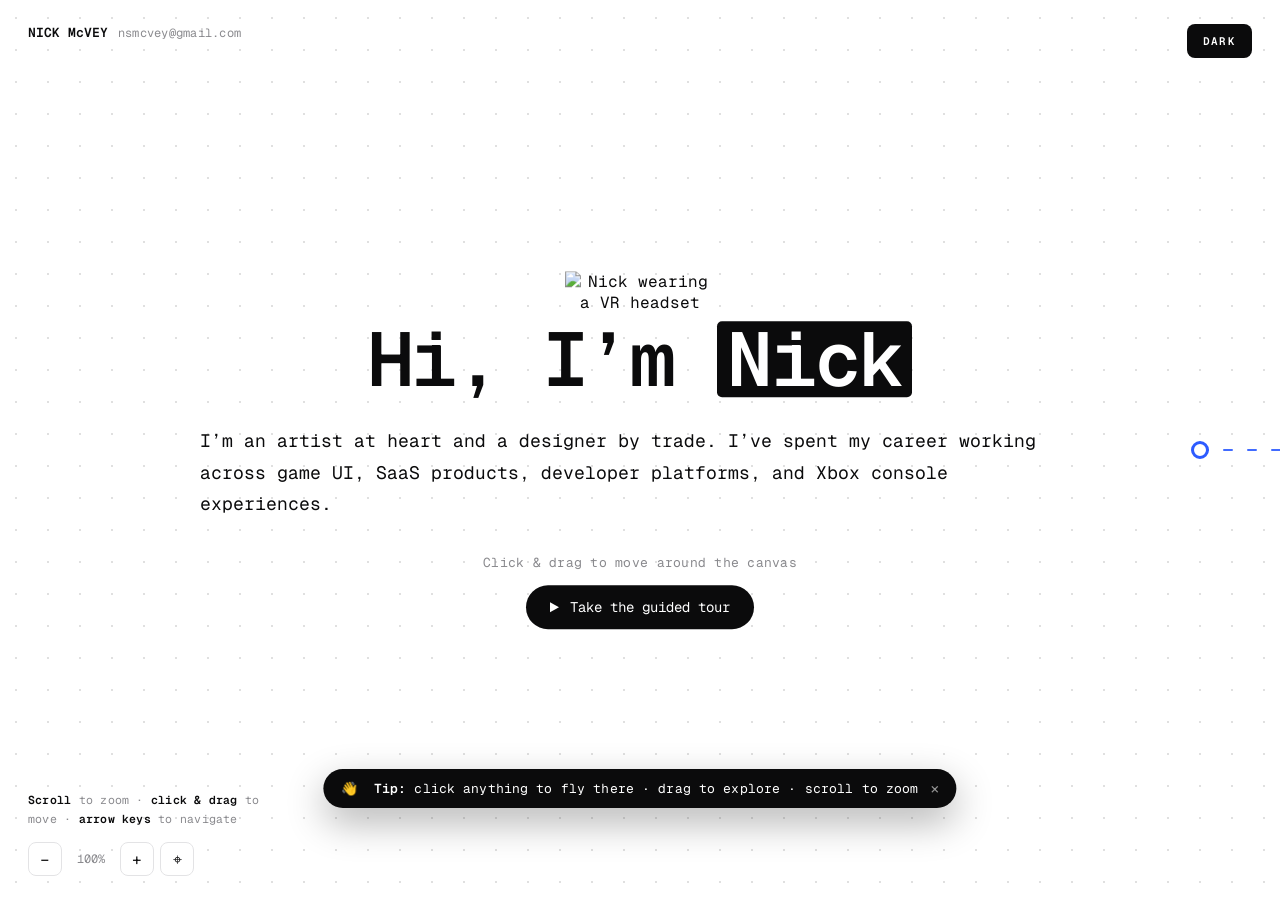
==== commit 40df4c99: "Update spatial portfolio site Co-authored-by: Copilot <223556219+Copilot@users.noreply.github.com>" ====
--- a/index.html
+++ b/index.html
@@ -6,15 +6,15 @@
 <title>Nick McVey — Spatial Portfolio (Prototype)</title>
 <link rel="preconnect" href="https://fonts.googleapis.com">
 <link rel="preconnect" href="https://fonts.gstatic.com" crossorigin>
-<link href="https://fonts.googleapis.com/css2?family=Geist+Mono:wght@400;500;600&display=swap" rel="stylesheet">
+<link href="https://fonts.googleapis.com/css2?family=Caveat:wght@500;600&family=Geist+Mono:wght@400;500;600&display=swap" rel="stylesheet">
 <style>
   :root, [data-theme="light"]{
     --bg:#FFFFFF; --ink:#0B0B0C; --ink-2:#3A3A3C; --muted:#8A8A8E;
     --rule:#E3E3E5; --dot:rgba(0,0,0,.12); --accent:#2D5BFF; --on-accent:#FFFFFF;
   }
   [data-theme="dark"]{
-    --bg:#0B0B0C; --ink:#F4F4F5; --ink-2:#C4C4C8; --muted:#76767C;
-    --rule:#26262A; --dot:rgba(255,255,255,.14); --accent:#5B7CFF; --on-accent:#0B0B0C;
+    --bg:#1A140E; --ink:#F2E8D8; --ink-2:#C9BCA8; --muted:#8C7D69;
+    --rule:#2E2418; --dot:rgba(255,238,214,.12); --accent:#FF6B3D; --on-accent:#1A140E;
   }
   :root{--font-mono:'Geist Mono', ui-monospace, 'Cascadia Mono', Menlo, Consolas, monospace; --ease:cubic-bezier(.76,0,.24,1);}
   *{box-sizing:border-box;margin:0;padding:0;}
@@ -27,18 +27,21 @@
   .grid{position:fixed;inset:0;z-index:0;pointer-events:none;
     background-image:radial-gradient(circle, var(--dot) 1.05px, transparent 1.25px);
     background-size:32px 32px;background-position:0 0;}
+  .underglow{position:fixed;left:0;right:0;bottom:0;height:44vh;z-index:2;pointer-events:none;opacity:0;transition:opacity .6s ease;
+    background:radial-gradient(130% 100% at 50% 116%, rgba(255,107,61,.20), rgba(255,107,61,0) 66%);}
+  [data-theme="dark"] .underglow{opacity:1;}
 
   .viewport{position:fixed;inset:0;overflow:hidden;z-index:1;cursor:grab;touch-action:none;}
   .viewport,.viewport .world,.panel,.wrap,.ghost,h1,h2,.lead,.station,.st-text,.cs-block{cursor:grab;}
   .viewport.grabbing,.viewport.grabbing *{cursor:grabbing !important;}
-  a,.tile,.bub,.zoom button,.themebtn,.wcard,.wlink{cursor:pointer;}
+  a,.tile,.arttile,.bub,.zoom button,.themebtn,.wcard,.wlink,.tour-btn,.jcard{cursor:pointer;}
   .viewport.grabbing{cursor:grabbing;}
-  .world{position:absolute;left:0;top:0;transform-origin:0 0;will-change:transform;}
+  .world{position:absolute;left:0;top:0;transform-origin:0 0;}
 
   .panel{position:absolute;width:1180px;transform:translate(-50%,-50%);}
   #home{left:0;top:0;}
   #south{left:0;top:560px;transform:translate(-50%,0);}
-  #west{left:-1600px;top:0;}
+  #west{left:-980px;top:0;transform:translate(-50%,-50%);width:460px;}
 
   .ghost{position:absolute;font-size:560px;font-weight:600;line-height:1;color:var(--ink);
     opacity:.035;pointer-events:none;letter-spacing:-.04em;z-index:0;}
@@ -80,13 +83,38 @@
   .note{font-size:12px;color:var(--muted);margin-top:20px;}
 
   /* art gallery (west) */
-  .artgrid{display:flex;gap:16px;margin-top:34px;}
-  .artcol{display:flex;flex-direction:column;gap:16px;width:300px;}
-  .artimg{width:100%;display:block;object-fit:cover;border-radius:12px;pointer-events:none;-webkit-user-drag:none;
-    box-shadow:0 14px 26px rgba(0,0,0,.16);}
-  .artarchive{border:1px solid var(--rule);border-radius:12px;height:280px;display:flex;flex-direction:column;
-    align-items:center;justify-content:center;gap:8px;background:rgba(127,127,127,.08);}
-  .artarchive b{font-size:14px;color:var(--ink);font-weight:600;} .artarchive span{font-size:12px;color:var(--muted);}
+  #artfield{position:absolute;left:0;top:0;}
+  .artwall{position:absolute;left:-3120px;top:0;width:1840px;display:grid;grid-template-columns:repeat(8,210px);grid-auto-rows:210px;grid-auto-flow:dense;gap:20px;transform:translateY(-50%);}
+  .arttile{position:relative;border:0;border-radius:12px;background:transparent;box-shadow:0 12px 28px rgba(0,0,0,.18);overflow:hidden;padding:0;cursor:zoom-in;
+    transform:rotate(var(--tilt,0deg));transition:transform .28s var(--ease),box-shadow .28s var(--ease),filter .28s var(--ease);}
+  .arttile.wide{grid-column:span 2;}
+  .arttile.tall{grid-row:span 2;}
+  .arttile.large{grid-column:span 2;grid-row:span 2;}
+  .arttile.panorama{grid-column:span 3;grid-row:span 2;}
+  .artimg{position:relative;width:100%;height:100%;object-fit:cover;display:block;-webkit-user-drag:none;cursor:zoom-in;
+    image-rendering:auto;backface-visibility:hidden;transform:translateZ(0);transition:transform .28s var(--ease),filter .28s var(--ease);}
+  .arttile:hover{z-index:5;}
+  .arttile:hover{transform:rotate(0deg) translateY(-8px) scale(1.08);box-shadow:0 28px 62px rgba(0,0,0,.34);filter:saturate(1.08);}
+  .arttile:hover .artimg{transform:scale(1.06);}
+
+  /* art lightbox (shadowbox) */
+  #artlb{position:fixed;inset:0;z-index:250;display:flex;align-items:center;justify-content:center;
+    background:rgba(8,8,10,0);backdrop-filter:blur(0);padding:48px;cursor:zoom-out;
+    opacity:0;pointer-events:none;transition:opacity .28s ease,background .28s ease,backdrop-filter .28s ease;}
+  #artlb.open{opacity:1;pointer-events:auto;background:rgba(8,8,10,.82);backdrop-filter:blur(10px);}
+  #artlb img{max-width:92vw;max-height:88vh;border-radius:10px;box-shadow:0 40px 120px rgba(0,0,0,.6);
+    cursor:default;-webkit-user-drag:none;will-change:transform,opacity;transition:transform .42s var(--ease),opacity .24s ease;}
+  #artlb img.zooming{position:fixed;max-width:none;max-height:none;object-fit:cover;}
+  #artlb .alb-x{position:fixed;top:20px;right:24px;width:40px;height:40px;border-radius:50%;border:1px solid var(--rule);
+    background:var(--bg);color:var(--ink);font-size:22px;line-height:1;cursor:pointer;display:flex;align-items:center;justify-content:center;transition:.2s;}
+  #artlb .alb-x:hover{background:var(--accent);color:var(--on-accent);border-color:var(--accent);}
+  #artlb .alb-nav{position:fixed;top:50%;transform:translateY(-50%);width:52px;height:52px;border-radius:50%;border:1px solid var(--rule);
+    background:rgba(20,20,22,.7);color:#fff;font-size:24px;line-height:1;cursor:pointer;display:flex;align-items:center;justify-content:center;transition:.2s;}
+  #artlb .alb-nav:hover{background:var(--accent);color:var(--on-accent);border-color:var(--accent);}
+  #artlb .alb-prev{left:24px;} #artlb .alb-next{right:24px;}
+  #artlb .alb-count{position:fixed;bottom:22px;left:50%;transform:translateX(-50%);font-size:11px;letter-spacing:.14em;
+    text-transform:uppercase;color:rgba(255,255,255,.6);font-family:ui-monospace,monospace;}
+  @media (max-width:600px){ #artlb{padding:16px;} #artlb .alb-nav{width:44px;height:44px;} #artlb .alb-prev{left:10px;} #artlb .alb-next{right:10px;} }
 
   /* south: thinking + life */
   .slabel{font-size:13px;font-weight:600;letter-spacing:.12em;text-transform:uppercase;color:var(--accent);margin:54px 0 22px;}
@@ -101,6 +129,21 @@
   .photo img{width:100%;height:100%;object-fit:cover;display:block;pointer-events:none;-webkit-user-drag:none;}
   .photo.ph-empty{display:flex;align-items:center;justify-content:center;text-align:center;color:var(--muted);font-size:12px;padding:16px;line-height:1.7;}
   .photo .cap{position:absolute;left:0;right:0;bottom:0;padding:10px 14px;font-size:12px;color:#fff;background:linear-gradient(transparent,rgba(0,0,0,.55));}
+  .photos-taped{display:flex;gap:38px;margin-top:36px;flex-wrap:wrap;align-items:flex-start;}
+  .tphoto{margin:0;display:flex;flex-direction:column;align-items:center;gap:14px;
+    transform:rotate(var(--r,-2deg));transition:transform .28s var(--ease);}
+  .tphoto:hover{transform:rotate(0deg) translateY(-8px) scale(1.02);z-index:4;}
+  .tframe{position:relative;background:#fff;padding:6px;border-radius:1px;
+    box-shadow:0 12px 26px rgba(0,0,0,.20),0 2px 5px rgba(0,0,0,.12);transition:box-shadow .28s var(--ease);}
+  .tframe::before{content:"";position:absolute;top:-12px;left:50%;width:104px;height:26px;
+    transform:translateX(-50%) rotate(var(--tr,-4deg));
+    background:linear-gradient(180deg,rgba(216,203,162,.6),rgba(216,203,162,.4));
+    border:1px solid rgba(180,168,130,.32);box-shadow:0 1px 3px rgba(0,0,0,.12);}
+  .tphoto:hover .tframe{box-shadow:0 26px 54px rgba(0,0,0,.30);}
+  .tframe img{display:block;height:250px;width:auto;
+    pointer-events:none;-webkit-user-drag:none;}
+  .tphoto .pcap{font-family:'Caveat',cursive;font-weight:600;font-size:23px;color:var(--ink);
+    text-align:center;line-height:1.05;}
   .wcards{display:grid;grid-template-columns:1fr 1fr;gap:18px;margin-top:6px;}
   .wcard{border:1px solid var(--rule);border-radius:8px;padding:24px;background:var(--bg);box-shadow:0 6px 20px rgba(0,0,0,.05);cursor:pointer;transition:transform .2s var(--ease),border-color .2s,box-shadow .2s;}
   .wcard:hover{transform:translateY(-3px);border-color:var(--accent);box-shadow:0 14px 34px rgba(0,0,0,.10);}
@@ -110,28 +153,115 @@
   .wcard p{font-size:14px;line-height:1.7;color:var(--ink-2);margin-top:10px;}
   .wcard .wlink{color:var(--accent);font-size:13px;font-weight:600;margin-top:14px;display:inline-block;}
 
+  /* NORTH — game jams (3D cartridge shelf) */
+  #north{left:0;top:-1680px;transform:translate(-50%,0);width:1040px;}
+
+  /* the shelf of cartridges (read from the top as you climb up) */
+  .shelf{display:flex;flex-wrap:wrap;justify-content:center;gap:74px 56px;perspective:1600px;
+    max-width:1000px;margin:0 auto;padding:30px 0 10px;}
+  .cart{display:flex;flex-direction:column;align-items:center;gap:22px;width:188px;}
+  .cart-stage{position:relative;width:188px;height:236px;transform-style:preserve-3d;}
+  .cart-bob{position:absolute;inset:0;transform-style:preserve-3d;animation:cbob 5s ease-in-out infinite;will-change:transform;}
+  .cart-3d{position:absolute;inset:0;transform-style:preserve-3d;
+    transform:rotateX(7deg) rotateY(-24deg);transition:transform .6s var(--ease);}
+  .cart:hover .cart-3d{transform:rotateX(5deg) rotateY(-14deg) scale(1.06);}
+  @keyframes cbob{0%,100%{transform:translateY(0)}50%{transform:translateY(-15px)}}
+
+  .face{position:absolute;top:50%;left:50%;box-sizing:border-box;backface-visibility:hidden;}
+  .f-front,.f-back{width:188px;height:236px;}
+  .f-left,.f-right{width:38px;height:236px;}
+  .f-top,.f-bottom{width:188px;height:38px;}
+  .f-front {transform:translate(-50%,-50%) translateZ(19px);}
+  .f-back  {transform:translate(-50%,-50%) rotateY(180deg) translateZ(19px);}
+  .f-right {transform:translate(-50%,-50%) rotateY(90deg)  translateZ(94px);}
+  .f-left  {transform:translate(-50%,-50%) rotateY(-90deg) translateZ(94px);}
+  .f-top   {transform:translate(-50%,-50%) rotateX(90deg)  translateZ(118px);}
+  .f-bottom{transform:translate(-50%,-50%) rotateX(-90deg) translateZ(118px);}
+
+  /* cartridge plastic body + cover-art label */
+  .f-front{background:#1b1b1f;border-radius:12px 12px 6px 6px;padding:14px 13px 0;
+    box-shadow:inset 0 2px 0 rgba(255,255,255,.10), inset 0 -10px 22px rgba(0,0,0,.5);}
+  .f-front .label{width:100%;height:152px;border-radius:6px;overflow:hidden;border:2px solid rgba(255,255,255,.10);
+    box-shadow:inset 0 2px 10px rgba(0,0,0,.55);background:#000;}
+  .f-front .label img{width:100%;height:100%;object-fit:cover;display:block;-webkit-user-drag:none;}
+  .f-front .grip{position:absolute;left:13px;right:13px;bottom:14px;height:44px;border-radius:4px;
+    background:repeating-linear-gradient(90deg,#0e0e10 0 6px,#26262b 6px 12px);box-shadow:inset 0 1px 0 rgba(255,255,255,.06);}
+  .f-back{background:#16161a;border-radius:12px 12px 6px 6px;
+    box-shadow:inset 0 2px 0 rgba(255,255,255,.05), inset 0 -8px 20px rgba(0,0,0,.55);}
+  .f-right,.f-left{background:#202024;
+    background-image:repeating-linear-gradient(180deg,rgba(0,0,0,.35) 0 3px,rgba(255,255,255,.03) 3px 8px);}
+  .f-left{filter:brightness(.82);}
+  .f-right{filter:brightness(.92);}
+  .f-top{background:#2a2a30;border-radius:8px 8px 0 0;}
+  .f-bottom{background:#0c0c0e;}
+  [data-theme="dark"] .f-front{background:#231a12;} [data-theme="dark"] .f-back{background:#1d150e;}
+  [data-theme="dark"] .f-right,[data-theme="dark"] .f-left{background:#2a2016;}
+
+  /* soft contact shadow under each cart */
+  .cart-stage::after{content:"";position:absolute;left:50%;bottom:-34px;width:150px;height:30px;
+    transform:translateX(-50%);border-radius:50%;background:radial-gradient(closest-side,rgba(0,0,0,.34),transparent);
+    filter:blur(2px);animation:cshadow 5s ease-in-out infinite;}
+  [data-theme="dark"] .cart-stage::after{background:radial-gradient(closest-side,rgba(0,0,0,.55),transparent);}
+  @keyframes cshadow{0%,100%{opacity:.85;transform:translateX(-50%) scale(1)}50%{opacity:.5;transform:translateX(-50%) scale(.82)}}
+
+  .cart-title{font-size:14px;font-weight:600;color:var(--ink);text-align:center;line-height:1.2;letter-spacing:-.01em;}
+
+  /* intro block sits at the bottom — the first thing you meet climbing up */
+  .jam-intro{max-width:660px;margin:104px auto 0;text-align:center;}
+  .jam-eyebrow{margin-bottom:22px;}
+  .jam-intro h2{text-align:center;}
+  .jam-intro .lead{margin-top:18px;color:var(--ink-2);text-align:center;}
+
+  .m-cover{width:100%;border-radius:12px;margin-bottom:26px;display:block;border:1px solid var(--rule);background:#0b0b0c;}
+  .m-gallery{display:flex;flex-direction:column;gap:12px;margin-bottom:26px;}
+  .m-gallery.multi{display:grid;grid-template-columns:1fr 1fr;gap:12px;}
+  .m-shot{width:100%;border-radius:12px;display:block;border:1px solid var(--rule);background:#0b0b0c;object-fit:cover;}
+  .m-gallery.multi .m-shot:first-child{grid-column:1 / -1;aspect-ratio:16/9;}
+
   /* TIMELINE + CASE STUDY share the thread */
   #timeline{position:absolute;left:0;top:0;}
-  .spine{position:absolute;height:2px;top:0;left:0;
-    background:repeating-linear-gradient(90deg, var(--accent) 0 7px, transparent 7px 19px);opacity:.85;}
-  .tl-cap{position:absolute;top:-7px;width:15px;height:15px;border-radius:50%;background:var(--accent);
-    box-shadow:0 0 0 4px var(--bg);transform:translateX(-50%);}
-  .vspine{position:absolute;width:2px;top:0;left:0;
-    background:repeating-linear-gradient(180deg, var(--accent) 0 7px, transparent 7px 19px);opacity:.85;}
-  .casescene{width:1500px;}
-  .casescene .cs-wrap{padding-left:64px;}
+  .spine,.vspine{position:absolute;top:0;left:0;overflow:visible;z-index:0;}
+  .spine line,.vspine line,.vbend path{fill:none;stroke:var(--accent);stroke-width:2;
+    stroke-dasharray:8 16;stroke-linecap:round;opacity:.9;}
+  .tl-cap{position:absolute;top:-9px;width:18px;height:18px;border-radius:50%;background:var(--bg);
+    border:3px solid var(--accent);box-sizing:border-box;transform:translateX(-50%);z-index:1;}
+  .vbend{position:absolute;line-height:0;pointer-events:none;z-index:0;}
+  .caseorigin .st-text{padding-left:78px;}
+  .casescene{width:1240px;}
+  .casescene .cs-wrap{padding-left:96px;zoom:.82;}
   .casescene .cs-block{padding-top:0;}
-  .downcue{position:absolute;font-size:13px;font-weight:600;color:var(--accent);letter-spacing:.05em;}
-  .station{position:absolute;top:0;display:flex;flex-direction:column;
+  .downcue{position:absolute;font-size:15px;font-weight:600;color:var(--accent);letter-spacing:.04em;white-space:nowrap;}
+  .xbox-emblem{position:absolute;display:flex;align-items:center;justify-content:center;border-radius:50%;
+    background:radial-gradient(circle at 34% 28%, rgba(255,255,255,.9), rgba(255,255,255,.24) 24%, rgba(16,124,16,.9) 45%, #107c10 72%);
+    box-shadow:0 24px 56px rgba(0,0,0,.26), inset 0 0 0 2px rgba(255,255,255,.22);}
+  .xbox-emblem:before,.xbox-emblem:after{content:'';position:absolute;width:62%;height:15%;border-radius:999px;background:rgba(255,255,255,.94);
+    box-shadow:0 0 18px rgba(255,255,255,.28);}
+  .xbox-emblem:before{transform:rotate(43deg);}
+  .xbox-emblem:after{transform:rotate(-43deg);}
+  [data-theme="dark"] .xbox-emblem{background:radial-gradient(circle at 34% 28%, rgba(247,238,222,.72), rgba(247,238,222,.18) 24%, rgba(255,107,61,.82) 46%, #8c2f1b 76%);}
+  .station{position:absolute;top:0;display:flex;flex-direction:column;z-index:1;
     opacity:0;transform:translateY(22px);transition:opacity .6s var(--ease), transform .75s var(--ease);}
   .station.in{opacity:1;transform:none;}
-  .st-node{position:absolute;top:-6px;left:-6px;width:12px;height:12px;border-radius:50%;
-    background:var(--accent);box-shadow:0 0 0 4px var(--bg);}
+  .st-node{position:absolute;top:-8px;left:-8px;width:16px;height:16px;border-radius:50%;
+    background:var(--bg);border:3px solid var(--accent);box-sizing:border-box;z-index:1;}
   .st-text{padding-top:34px;max-width:600px;margin-bottom:44px;}
   .st-year{font-size:60px;font-weight:600;color:var(--accent);letter-spacing:-.03em;line-height:1;}
   .st-title{font-size:29px;font-weight:600;margin-top:12px;color:var(--ink);}
   .st-blurb{font-size:16px;line-height:1.7;color:var(--ink-2);margin-top:14px;}
   .st-cluster{position:relative;}
+  .st-slot{position:absolute;display:flex;align-items:center;justify-content:center;text-align:center;
+    border:2px dashed var(--rule);border-radius:12px;color:var(--muted);font-size:13px;letter-spacing:.04em;
+    background:rgba(127,127,127,.05);}
+  .nda-card{position:absolute;overflow:hidden;border-radius:12px;border:1px solid var(--rule);
+    background:repeating-linear-gradient(45deg, rgba(127,127,127,.05) 0 16px, rgba(127,127,127,.12) 16px 32px);
+    display:flex;align-items:flex-start;justify-content:center;padding-top:24px;box-shadow:0 16px 34px rgba(0,0,0,.16);}
+  .nda-body{font-size:25px;font-weight:600;color:var(--ink-2);letter-spacing:.04em;opacity:.92;}
+  .nda-tape{position:absolute;left:-12%;width:124%;top:62%;
+    transform:translateY(-50%) rotate(-9deg);
+    background:#E7B73C;color:#241a06;font-size:12px;font-weight:700;letter-spacing:.22em;
+    padding:8px 0;text-align:center;white-space:nowrap;overflow:hidden;
+    border-top:2px solid rgba(0,0,0,.22);border-bottom:2px solid rgba(0,0,0,.22);
+    box-shadow:0 4px 14px rgba(0,0,0,.25);}
   .ph{position:absolute;display:block;object-fit:cover;object-position:center;transform-origin:0 0;border-radius:8px;
     pointer-events:none;-webkit-user-drag:none;filter:drop-shadow(0 14px 24px rgba(0,0,0,.26));}
   .ph.cutout{filter:none;border-radius:0;}
@@ -165,16 +295,63 @@
   .cs-bignum-lg .box{background:var(--accent);color:var(--on-accent);padding:36px 46px;border-radius:18px;}
   .cs-bignum-lg .box b{font-size:90px;font-weight:600;display:block;letter-spacing:-.04em;line-height:1;}
   .cs-bignum-lg .box span{font-size:14px;letter-spacing:.08em;margin-top:12px;display:block;}
+  /* publishing case study components */
+  .cs-credits{display:flex;gap:64px;margin-top:46px;}
+  .cs-credits div{font-size:16px;line-height:1.85;color:var(--ink-2);}
+  .cs-credits span{display:block;font-size:12px;letter-spacing:.1em;text-transform:uppercase;color:var(--muted);margin-bottom:4px;}
+  .cs-list{list-style:none;padding:0;margin:30px 0 0;}
+  .cs-list li{position:relative;padding-left:26px;font-size:18px;line-height:2.05;color:var(--ink-2);}
+  .cs-list li::before{content:"";position:absolute;left:0;top:15px;width:8px;height:8px;border-radius:50%;background:var(--accent);}
+  .cs-quotes{display:flex;gap:40px;margin-top:48px;align-items:flex-start;}
+  .cs-quotes blockquote{flex:0 0 420px;margin:0;font-size:30px;font-weight:600;line-height:1.3;letter-spacing:-.02em;color:var(--ink);}
+  .cs-quotes blockquote cite{display:block;margin-top:18px;font-size:15px;font-weight:400;font-style:normal;color:var(--muted);}
+  .cs-qnote{flex:1 1 0;font-size:18px;line-height:1.7;color:var(--ink-2);border-left:2px solid var(--rule);padding-left:24px;}
+.cs-flags li{padding-left:0;display:flex;align-items:flex-start;gap:12px;}
+.cs-flags li::before{display:none;}
+.cs-flags li svg{flex:0 0 auto;margin-top:9px;}
+.cs-eyebrow-lg{font-size:16px;font-weight:600;letter-spacing:.12em;text-transform:uppercase;color:var(--muted);}
+.cs-hero-quote{margin:20px 0 0;font-size:48px;font-weight:600;line-height:1.2;letter-spacing:-.02em;color:var(--ink);max-width:1040px;}
+.cs-hero-quote cite{display:block;margin-top:22px;font-size:16px;font-weight:400;font-style:normal;color:var(--muted);}
+.cs-points{display:flex;gap:24px;margin-top:50px;}
+.cs-point{flex:1 1 0;border:1px solid var(--rule);border-radius:16px;padding:28px 26px;background:var(--bg);}
+.cs-point-n{font-size:14px;font-weight:600;letter-spacing:.1em;color:var(--accent);}
+.cs-point-h{font-size:26px;font-weight:600;letter-spacing:-.02em;color:var(--ink);margin-top:14px;}
+.cs-point-t{font-size:16px;line-height:1.7;color:var(--ink-2);margin-top:12px;}
+  .cs-tracks{display:flex;gap:56px;margin-top:52px;}
+  .cs-cols2{display:flex;gap:90px;}
+  .cs-track{flex:1 1 0;max-width:620px;}
+  .cs-h-md{font-size:30px;font-weight:600;letter-spacing:-.02em;color:var(--ink);}
+  .cs-sub-md{font-size:18px;line-height:1.7;color:var(--ink-2);margin-top:16px;max-width:560px;}
+  .cs-cta{margin-top:44px;display:inline-flex;align-items:center;gap:6px;font:inherit;font-size:18px;font-weight:600;
+    color:var(--on-accent);background:var(--accent);border:none;border-radius:999px;padding:16px 30px;cursor:pointer;
+    box-shadow:0 10px 30px rgba(0,0,0,.16);transition:transform .18s var(--ease),box-shadow .18s var(--ease);pointer-events:auto;}
+  .cs-cta:hover{transform:translateY(-2px);box-shadow:0 16px 38px rgba(0,0,0,.22);}
 
   /* overlays */
   .brand{position:fixed;top:24px;left:28px;z-index:60;display:flex;align-items:center;gap:10px;font-size:13px;}
   .brand .b{width:9px;height:9px;border-radius:50%;background:var(--accent);}
-  .brand b{font-weight:600;} .brand span{color:var(--muted);font-size:11px;letter-spacing:.1em;}
-
-  .themebtn{position:fixed;top:24px;right:28px;z-index:60;font-family:inherit;font-size:11px;letter-spacing:.12em;
-    padding:9px 13px;border:1px solid var(--rule);border-radius:7px;background:transparent;color:var(--ink);transition:.2s;}
-  .themebtn:hover{border-color:var(--accent);color:var(--accent);}
-
+  .brand b{font-weight:600;} .brand a{color:var(--muted);font-size:12px;letter-spacing:.02em;text-decoration:none;transition:color .2s;} .brand a:hover{color:var(--accent);}
+
+  .themebtn{position:fixed;top:24px;right:28px;z-index:60;font-family:inherit;font-size:11px;letter-spacing:.12em;font-weight:600;
+    padding:10px 16px;border:0;border-radius:8px;background:var(--ink);color:var(--bg);cursor:pointer;transition:.2s;}
+  .themebtn:hover{background:var(--accent);color:#fff;}
+
+  .hinttoast{position:fixed;left:50%;bottom:92px;z-index:70;transform:translateX(-50%) translateY(10px);
+    background:var(--ink);color:var(--bg);font-size:13px;letter-spacing:.01em;padding:11px 16px 11px 18px;border-radius:999px;
+    display:flex;align-items:center;gap:12px;box-shadow:0 14px 38px rgba(0,0,0,.30);opacity:0;pointer-events:none;
+    transition:opacity .45s var(--ease), transform .45s var(--ease);max-width:90vw;}
+  .hinttoast.show{opacity:1;transform:translateX(-50%) translateY(0);pointer-events:auto;}
+  .hinttoast b{font-weight:600;}
+  .hinttoast .hx{cursor:pointer;opacity:.55;font-size:16px;line-height:1;}
+  .hinttoast .hx:hover{opacity:1;}
+
+  .ripple{position:absolute;z-index:5;pointer-events:none;left:0;top:0;}
+  .ripple .rring{position:absolute;left:-10px;top:-10px;width:20px;height:20px;border-radius:50%;
+    border:2px solid var(--accent);animation:rRing .64s cubic-bezier(.2,.7,.3,1) forwards;}
+  .ripple .rdot{position:absolute;left:-4px;top:-4px;width:8px;height:8px;border-radius:50%;
+    background:var(--accent);animation:rDot .52s ease-out forwards;}
+  @keyframes rRing{0%{transform:scale(.35);opacity:.8;}100%{transform:scale(3.3);opacity:0;}}
+  @keyframes rDot{0%{transform:scale(.5);opacity:.9;}55%{transform:scale(1.15);opacity:.65;}100%{transform:scale(.9);opacity:0;}}
   .hint{position:fixed;z-index:55;display:flex;font-size:15px;line-height:1.55;color:var(--ink);
     transition:opacity .4s var(--ease);pointer-events:none;}
   body:not([data-pos="home"]) .hint{opacity:0;}
@@ -207,12 +384,22 @@
   .modal-backdrop{position:absolute;inset:0;background:rgba(8,8,10,.55);backdrop-filter:blur(3px);animation:mfade .25s ease;}
   .modal-panel{position:absolute;left:50%;top:50%;transform:translate(-50%,-50%);background:var(--bg);color:var(--ink);
     border:1px solid var(--rule);border-radius:16px;box-shadow:0 50px 120px rgba(0,0,0,.45);
-    width:min(820px,92vw);max-height:86vh;overflow:auto;animation:mpop .28s var(--ease);}
+    width:min(820px,92vw);max-height:86vh;overflow:visible;animation:mpop .28s var(--ease);}
   .modal.iframe .modal-panel{width:min(1140px,95vw);height:84vh;overflow:hidden;display:flex;flex-direction:column;}
-  .modal-x{position:absolute;top:16px;right:18px;z-index:3;width:34px;height:34px;border-radius:50%;border:1px solid var(--rule);
-    background:var(--bg);color:var(--ink);font-size:20px;line-height:1;cursor:pointer;transition:.2s;}
-  .modal-x:hover{background:var(--accent);color:var(--on-accent);border-color:var(--accent);}
-  .modal-body{padding:44px;}
+  .modal-x{position:absolute;top:-18px;right:-18px;z-index:5;width:46px;height:46px;border-radius:50%;border:2px solid var(--bg);
+    background:var(--ink);color:var(--bg);font-size:24px;line-height:1;cursor:pointer;box-shadow:0 12px 30px rgba(0,0,0,.32);
+    transition:transform .22s var(--ease),background .2s;}
+  .modal-x:hover{background:var(--accent);color:var(--on-accent);transform:rotate(90deg) scale(1.08);}
+  .modal-body{padding:44px;max-height:86vh;overflow:auto;border-radius:16px;scrollbar-width:thin;scrollbar-color:var(--rule) transparent;}
+  .modal-body::-webkit-scrollbar{width:9px;}
+  .modal-body::-webkit-scrollbar-track{background:transparent;}
+  .modal-body::-webkit-scrollbar-thumb{background:var(--rule);border-radius:99px;border:3px solid var(--bg);}
+  .modal-body::-webkit-scrollbar-thumb:hover{background:var(--muted);}
+  .m-video{position:relative;width:100%;aspect-ratio:16/9;border-radius:12px;overflow:hidden;margin-bottom:18px;background:#000;}
+  .m-video iframe{position:absolute;inset:0;width:100%;height:100%;border:0;}
+  .m-video-actions{display:flex;justify-content:flex-end;margin:-6px 0 20px;}
+  .m-video-actions a{color:var(--accent);font-size:12px;font-weight:600;text-decoration:none;border-bottom:1px solid currentColor;padding-bottom:2px;}
+  .m-video-actions a:hover{color:var(--ink);}
   .modal.iframe .modal-body{flex:1 1 auto;min-height:0;display:flex;flex-direction:column;padding:0;}
   .m-tag{display:inline-block;background:var(--accent);color:var(--on-accent);font-size:11px;font-weight:600;letter-spacing:.08em;text-transform:uppercase;padding:5px 11px;border-radius:999px;}
   .m-meta{font-size:12px;color:var(--muted);margin-top:18px;letter-spacing:.04em;}
@@ -226,136 +413,168 @@
   .m-frame{flex:1 1 auto;border:0;width:100%;background:#0b0b0c;}
   @keyframes mpop{from{opacity:0;transform:translate(-50%,-46%) scale(.97)}to{opacity:1;transform:translate(-50%,-50%) scale(1)}}
   @keyframes mfade{from{opacity:0}to{opacity:1}}
+
+  /* home CTA + guided tour */
+  .home-cta{display:flex;flex-direction:column;align-items:center;gap:14px;margin-top:34px;}
+  .home-hint{font-size:13px;color:var(--muted);letter-spacing:.02em;}
+  .tour-btn{display:inline-flex;align-items:center;gap:11px;background:var(--ink);color:var(--bg);border:0;border-radius:999px;
+    padding:13px 24px;font-family:inherit;font-size:14px;cursor:pointer;transition:transform .2s var(--ease),background .2s;}
+  .tour-btn:hover{background:var(--accent);color:#fff;transform:translateY(-2px);}
+  .tour-btn .tdot{width:0;height:0;border-left:9px solid currentColor;border-top:5.5px solid transparent;border-bottom:5.5px solid transparent;}
+  .tour{position:fixed;left:50%;top:8px;transform:translate(-50%,-18px) scale(.98);z-index:120;width:min(460px,calc(100vw - 40px));
+    opacity:0;pointer-events:none;transition:opacity .36s var(--ease),transform .36s var(--ease);}
+  .tour.open{opacity:1;pointer-events:auto;transform:translate(-50%,0) scale(1);}
+  .tour-card{position:relative;display:grid;grid-template-columns:38px 1fr auto;gap:8px 12px;align-items:center;
+    background:var(--accent);color:var(--on-accent);border:0;
+    border-radius:0 0 18px 18px;padding:10px 12px 12px;box-shadow:0 10px 34px rgba(0,0,0,.22);
+    backdrop-filter:blur(12px) saturate(150%);}
+  [data-theme="dark"] .tour-card{box-shadow:0 22px 70px rgba(0,0,0,.52);}
+  .tour-ava-wrap{position:relative;grid-row:1 / span 2;width:38px;height:38px;align-self:center;}
+  .tour-avatar{width:38px;height:38px;border-radius:10px;object-fit:cover;object-position:50% 28%;background:#d8d3c8;display:block;
+    box-shadow:0 6px 16px rgba(0,0,0,.2);transform:rotate(-2deg);}
+  .tour-head{display:grid;grid-template-columns:1fr;gap:2px;align-items:center;min-width:0;}
+  .tour-headmeta{min-width:0;padding-top:0;}
+  .tour-exit{width:24px;height:24px;border:0;background:transparent;color:var(--on-accent);opacity:.72;
+    cursor:pointer;font-size:20px;font-family:inherit;line-height:1;transition:opacity .2s var(--ease),transform .2s var(--ease);}
+  .tour-exit:hover{opacity:1;transform:scale(1.06);}
+  .tour-title{font-size:14px;font-weight:700;letter-spacing:-.01em;margin-top:0;white-space:nowrap;overflow:hidden;text-overflow:ellipsis;}
+  .tour-fly{position:fixed;border-radius:50%;object-fit:cover;object-position:50% 28%;z-index:140;pointer-events:none;
+    box-shadow:0 18px 46px rgba(0,0,0,.38);transition:left .36s var(--ease),top .36s var(--ease),width .36s var(--ease),height .36s var(--ease),border-radius .36s var(--ease),transform .36s var(--ease),opacity .18s ease;}
+  .tour-blurb{display:none;}
+  .tour-voice{grid-column:2 / 4;display:grid;grid-template-columns:auto 1fr auto;gap:10px;align-items:center;margin-top:0;}
+  .tour-time{font-size:10px;color:rgba(255,255,255,.78);font-variant-numeric:tabular-nums;min-width:34px;text-align:center;}
+  .tour-seek{width:100%;height:4px;appearance:none;-webkit-appearance:none;border-radius:999px;background:linear-gradient(90deg,var(--on-accent) 0%,var(--on-accent) var(--p,0%),rgba(255,255,255,.28) var(--p,0%),rgba(255,255,255,.28) 100%);cursor:pointer;}
+  .tour-seek::-webkit-slider-thumb{appearance:none;-webkit-appearance:none;width:12px;height:12px;border-radius:50%;border:0;background:var(--on-accent);box-shadow:0 2px 8px rgba(0,0,0,.22);}
+  .tour-seek::-moz-range-thumb{width:12px;height:12px;border-radius:50%;border:0;background:var(--on-accent);box-shadow:0 2px 8px rgba(0,0,0,.22);}
+  .tour-nav{grid-column:2 / 3;display:flex;gap:10px;align-items:center;justify-content:center;}
+  .tour-nav button,.tour-mute{width:30px;height:30px;border-radius:50%;border:0;background:transparent;color:var(--on-accent);
+    cursor:pointer;font-family:inherit;transition:transform .16s var(--ease),background-color .16s var(--ease),opacity .16s var(--ease);display:flex;align-items:center;justify-content:center;}
+  .tour-nav .tour-play{width:36px;height:36px;background:var(--on-accent);color:var(--accent);}
+  .tour-nav button:disabled{opacity:.28;cursor:not-allowed;}
+  .tour-nav button:hover,.tour-mute:hover{transform:scale(1.06);background:rgba(255,255,255,.16);}
+  .tour-nav button:disabled:hover{transform:none;background:transparent;}
+  .tour-nav .tour-play:hover{background:var(--on-accent);}
+  .tour-icon{width:16px;height:16px;display:block;fill:currentColor;}
+  .tour-play .tour-icon{width:17px;height:17px;}
+  .tour-mute{grid-column:3 / 4;grid-row:2 / 3;justify-self:end;align-self:center;opacity:.82;}
+  body.touring .navrail{opacity:0;pointer-events:none;}
+  body.touring::before{content:"";position:fixed;inset:7px;z-index:112;pointer-events:none;border:5px solid var(--accent);
+    border-radius:22px;box-shadow:0 0 0 1px color-mix(in srgb,var(--accent) 45%,#fff), inset 0 0 0 1px color-mix(in srgb,var(--accent) 35%,transparent),
+    0 18px 80px rgba(0,0,0,.18);}
+  [data-theme="dark"] body.touring::before{box-shadow:0 0 0 1px var(--bg), inset 0 0 0 1px color-mix(in srgb,var(--accent) 50%,transparent),
+    0 18px 90px rgba(0,0,0,.45);}
+  body.touring #home .vr{opacity:0;transform:translateY(-42px) scale(.7);transition:.35s var(--ease);}
+  @media(max-width:760px){.tour{width:min(430px,calc(100vw - 24px))}.tour-card{grid-template-columns:34px 1fr auto;padding:10px;border-radius:0 0 16px 16px}.tour-ava-wrap,.tour-avatar{width:34px;height:34px;border-radius:9px}.tour-voice{grid-column:1 / -1}.tour-nav{grid-column:2 / 3}}
 </style>
 </head>
 <body data-theme="light" data-pos="home">
 
   <div class="grid" id="grid"></div>
-
-  <div class="brand"><span class="b"></span><b>NICK McVEY</b><span>CANVAS · PROTOTYPE</span></div>
+  <div class="underglow"></div>
+
+  <div class="brand"><b>NICK McVEY</b><a href="mailto:nsmcvey@gmail.com">nsmcvey@gmail.com</a></div>
   <button class="themebtn" id="themebtn">DARK</button>
 
   <div class="viewport" id="viewport">
     <div class="world" id="world">
+
 
       <section class="panel" id="home" data-pos="home">
         <div class="wrap home-col">
           <img class="vr" src="https://app.paper.design/file-assets/01KVRGREPQWV857GHSMNPTJE3H/5HBH9RDB8RFX19K97V9VAJ1HTA.png" alt="Nick wearing a VR headset" />
           <h1>Hi, I&rsquo;m <span class="ibox">Nick</span></h1>
-          <p class="lead">I&rsquo;m an artist, designer, and technologist, and I&rsquo;ve spent my career building things that help other people build. I believe creativity is one of the best parts of being human, and that great tools multiply it, putting real expressive power into more hands.</p>
+          <p class="lead">I&rsquo;m an artist at heart and a designer by trade. I&rsquo;ve spent my career working across game UI, SaaS products, developer platforms, and Xbox console experiences.</p>
+          <div class="home-cta">
+            <span class="home-hint">Click &amp; drag to move around the canvas</span>
+            <button class="tour-btn" id="tourBtn"><span class="tdot"></span> Take the guided tour</button>
+          </div>
         </div>
       </section>
 
+      <section class="panel" id="north" data-pos="north">
+        <div class="wrap">
+          <div class="shelf" id="northgrid"></div>
+          <div class="jam-intro">
+            <h2><span class="ibox">Game jams</span> &amp; side projects</h2>
+            <p class="lead">I never really left games &mdash; I just make them for fun now. Weekend jams with friends, an excuse to chase cutting-edge tools and bring what I learn back into my work. Each cartridge is a game we built &mdash; click one to pop it open.</p>
+          </div>
+        </div>
+      </section>
+
       <section class="panel" id="south" data-pos="south">
-        <div class="ghost">S</div>
         <div class="wrap">
-          <div class="eyebrow"><span class="kbox">SOUTH · LIFE &amp; THINKING</span></div>
-          <h2>Things I think about</h2>
-          <div class="about-row">
-            <div class="bio">
-              <p>I&rsquo;m a designer who likes to make the thing, not just describe it. I draw, I prototype in code, I build small games on the side. I think about design in my spare time.</p>
-              <p>I love systems thinking &mdash; how design and systems come together to solve real problems. Architecture and city planning pull at me for the same reason.</p>
-              <p>I came up through video games and mobile, did a stint in consulting and advertising, and ended up in tech designing system-level interfaces.</p>
-              <p style="color:var(--ink)">Outside of work: urban sketching, my dog, and my son Theo.</p>
-            </div>
-            <div class="facts">
-              <div class="fact"><div class="fl">now</div><div class="fv">designer · prototyper, seattle</div></div>
-              <div class="fact"><div class="fl">tools</div><div class="fv">figma, godot, web tech, after effects, adobe suite, maya, blender</div></div>
-              <div class="fact"><div class="fl">previously</div><div class="fv">consulting, advertising, mobile gaming</div></div>
-            </div>
+          <h2>Things I <span class="ibox">think</span> about</h2>
+          <div class="bio" style="max-width:680px;margin-top:26px;">
+            <p>These days I think a lot about how we build, and what kind of future that building points toward.</p>
+            <p>I&rsquo;m a designer drawn to technical workflows and ambiguous problems. I ask the bigger questions, get at what&rsquo;s really driving them, then ship products that matter.</p>
+            <p>Off the clock, I&rsquo;m a dad, a maker, a sketchbook person, working toward a future that&rsquo;s optimistic, useful, and human.</p>
           </div>
 
-          <div class="photos">
-            <div class="photo ph-empty">Theo on his Warthog &#127950;<br><span style="opacity:.65">drop the photo here</span></div>
-            <div class="photo ph-empty">Me + things I like to do<br><span style="opacity:.65">drop a photo here</span></div>
+          <div class="photos-taped">
+            <figure class="tphoto" style="--r:-3deg;--tr:-5deg">
+              <div class="tframe"><img src="assets/about%20me%20photos/dog.jpg" alt="Cooper, my Sheltie"></div>
+            </figure>
+            <figure class="tphoto" style="--r:2.5deg;--tr:6deg">
+              <div class="tframe"><img src="assets/about%20me%20photos/theo.jpg" alt="Disposable-camera mirror selfie with Theo"></div>
+            </figure>
+            <figure class="tphoto" style="--r:-1.5deg;--tr:3deg">
+              <div class="tframe"><img src="assets/about%20me%20photos/stickers.jpg" alt="Covered in Theo&rsquo;s stickers"></div>
+            </figure>
           </div>
 
           <div class="slabel">Essays &amp; talks</div>
           <div class="wcards">
             <div class="wcard" data-modal="builder-shift">
-              <div class="wtop"><span>april 2026</span><span class="wtag">essay</span></div>
+              <div class="wtop"><span>april 2026</span></div>
               <h3>The Builder Shift</h3>
               <p>The design landscape is changing. Looking backward at how we ended up here and whether our current positions support what comes next.</p>
-              <span class="wlink">~6 min read &rarr;</span>
+              <span class="wlink">Read essay</span>
             </div>
             <div class="wcard" data-modal="vibe-design">
-              <div class="wtop"><span>april 2026</span><span class="wtag">interactive talk</span></div>
+              <div class="wtop"><span>april 2026</span></div>
               <h3>Vibe Design &amp; The Dynamic Medium</h3>
               <p>Designing with AI as a creative medium. A goals-and-constraints framework with a 3D exploration simulation and live interactive demos.</p>
-              <span class="wlink">~40 slides &rarr;</span>
+              <span class="wlink">View presentation</span>
             </div>
           </div>
 
           <div class="slabel">Side projects</div>
           <div class="wcards">
-            <div class="wcard" data-modal="progress-app">
-              <div class="wtop"><span>project</span><span style="font-size:11px;letter-spacing:.08em;text-transform:uppercase">github &#8599;</span></div>
-              <h3>Progress App</h3>
-              <p>A gamified mood-tracking PWA I rebuild against each new AI model release to see how the medium is changing.</p>
-              <span class="wlink">view on github &rarr;</span>
-            </div>
-            <div class="wcard" data-modal="controller">
-              <div class="wtop"><span>project</span><span style="font-size:11px;letter-spacing:.08em;text-transform:uppercase">github &#8599;</span></div>
-              <h3>Controller Input Playground</h3>
-              <p>A web testbed for gamepad controller mappings and tuning the feel of pointer interactions.</p>
-              <span class="wlink">view on github &rarr;</span>
+            <div class="wcard" data-modal="papersync">
+              <div class="wtop"><span>project</span><span style="font-size:11px;letter-spacing:.08em;text-transform:uppercase">copilot cli skill</span></div>
+              <h3>PaperSync</h3>
+              <p>A Copilot CLI skill that keeps my code prototype and my Paper design doc in sync. I vibe-code, say &lsquo;sync to paper,&rsquo; and each change lands as a new lossless generation.</p>
+              <span class="wlink">How it works</span>
             </div>
           </div>
 
           <div class="contact">
             <span class="muted">Say hello &rarr;</span>
-            <a>hello@nickmcvey.com</a><a>LinkedIn</a><a>Read.cv</a>
+            <a href="mailto:nsmcvey@gmail.com">nsmcvey@gmail.com</a><a href="https://www.linkedin.com/in/nickmcvey/" target="_blank" rel="noopener">LinkedIn</a>
           </div>
         </div>
       </section>
 
       <section class="panel" id="west" data-pos="west">
-        <div class="ghost">W</div>
         <div class="wrap">
-          <div class="eyebrow"><span class="kbox">WEST · ART</span></div>
           <h2><span class="ibox">Art</span> &amp; sketches</h2>
-          <p class="lead">Before the portfolios and the portals, I was an artist. I still am.</p>
-          <div class="artgrid">
-            <div class="artcol">
-              <img class="artimg" style="height:240px" src="https://app.paper.design/file-assets/01KVRGREPQWV857GHSMNPTJE3H/197KDWXSF86WNC2N5KRTEW1KW2.png" alt="">
-              <img class="artimg" style="height:380px" src="https://app.paper.design/file-assets/01KVRGREPQWV857GHSMNPTJE3H/4JQX0EBVPV5J8WNXSRFPK57S39.png" alt="">
-            </div>
-            <div class="artcol">
-              <img class="artimg" style="height:430px" src="https://app.paper.design/file-assets/01KVRGREPQWV857GHSMNPTJE3H/1FCA2V18T6F6A0E6HX11DVWMDC.png" alt="">
-              <img class="artimg" style="height:250px" src="https://app.paper.design/file-assets/01KVRGREPQWV857GHSMNPTJE3H/235BTJRHZYB681Q0MDRKFHC4A8.png" alt="">
-              <img class="artimg" style="height:280px" src="https://app.paper.design/file-assets/01KVRGREPQWV857GHSMNPTJE3H/2XAHZRDT903D94BQ47HS8GGRXT.png" alt="">
-            </div>
-            <div class="artcol">
-              <img class="artimg" style="height:400px" src="https://app.paper.design/file-assets/01KVRGREPQWV857GHSMNPTJE3H/6AQDT5TQMZS3GW44TCTNV5EG1S.jpg" alt="">
-              <img class="artimg" style="height:270px;transform:rotate(6deg);box-shadow:0 0 18px rgba(0,0,0,.45)" src="https://app.paper.design/file-assets/01KVRGREPQWV857GHSMNPTJE3H/0PDY822WGB5HYGW1V87652791N.png" alt="">
-              <div class="artarchive"><b>38 pieces in the archive</b><span>sculpting · painting · illustration · 3d</span></div>
-            </div>
-          </div>
+          <p class="lead">Before the portfolios and the portals, I was an artist. I still am, sculpting, painting, illustration, and 3D.</p>
+          <p class="note">A whole wall of art lives to the west. Drag around and click anything to look closer.</p>
         </div>
       </section>
 
       <div id="timeline"></div>
+      <div id="artfield"></div>
 
     </div>
-  </div>
-
-  <div class="hint left">
-    <svg width="74" height="14" viewBox="0 0 74 14"><line x1="8" y1="7" x2="74" y2="7"/><polyline points="15,1 2,7 15,13"/></svg>
-    <span class="tx">Drag left to see my art and sketches</span>
-  </div>
-  <div class="hint right">
-    <svg width="74" height="14" viewBox="0 0 74 14"><line x1="0" y1="7" x2="66" y2="7"/><polyline points="59,1 72,7 59,13"/></svg>
-    <span class="tx">Drag this way to travel through my work history and case studies</span>
-  </div>
-  <div class="hint down">
-    <svg width="14" height="74" viewBox="0 0 14 74"><line x1="7" y1="0" x2="7" y2="66"/><polyline points="1,59 7,72 13,59"/></svg>
-    <span class="tx">Drag down to read some things i think about and my life</span>
   </div>
 
   <div class="navrail">
     <div class="bub home" data-go="home"><img class="bubface" src="https://app.paper.design/file-assets/01KVRGREPQWV857GHSMNPTJE3H/5HBH9RDB8RFX19K97V9VAJ1HTA.png" alt=""> back to center</div>
     <div class="bub parent" id="parentBubble">&uarr; 2021 · The Xbox era</div>
   </div>
+
+
 
   <div class="dock">
     <div class="help"><b>Scroll</b> to zoom &middot; <b>click &amp; drag</b> to move &middot; <b>arrow keys</b> to navigate</div>
@@ -367,6 +586,11 @@
     </div>
   </div>
 
+  <div class="hinttoast" id="hintToast">
+    <span>&#128075;&nbsp; <b>Tip:</b> click anything to fly there &middot; drag to explore &middot; scroll to zoom</span>
+    <span class="hx" id="hintClose" title="Got it">&times;</span>
+  </div>
+
   <div class="modal" id="modal">
     <div class="modal-backdrop" data-close></div>
     <div class="modal-panel">
@@ -375,23 +599,145 @@
     </div>
   </div>
 
+  <div id="artlb" aria-hidden="true">
+    <button class="alb-nav alb-prev" aria-label="Previous">&#8249;</button>
+    <img alt="">
+    <button class="alb-nav alb-next" aria-label="Next">&#8250;</button>
+    <button class="alb-x" aria-label="Close">&times;</button>
+    <div class="alb-count"></div>
+  </div>
+
+  <div class="tour" id="tour">
+    <div class="tour-card">
+      <div class="tour-ava-wrap">
+        <img class="tour-avatar" id="tourAva" src="https://app.paper.design/file-assets/01KVRGREPQWV857GHSMNPTJE3H/5HBH9RDB8RFX19K97V9VAJ1HTA.png" alt="">
+      </div>
+      <div class="tour-head">
+        <div class="tour-headmeta">
+          <div class="tour-title" id="tourTitle"></div>
+        </div>
+      </div>
+      <button class="tour-exit" id="tourExit" aria-label="Close">&times;</button>
+      <div class="tour-blurb" id="tourBlurb"></div>
+      <div class="tour-nav">
+        <button class="tour-prev" id="tourPrev" aria-label="Previous">
+          <svg class="tour-icon" viewBox="0 0 24 24" aria-hidden="true"><path d="M7 5h2v14H7V5Zm12 1.2v11.6L10 12l9-5.8Z"/></svg>
+        </button>
+        <button class="tour-play" id="tourPlay" aria-label="Pause">
+          <svg class="tour-icon" viewBox="0 0 24 24" aria-hidden="true"><path d="M7 5h3.5v14H7V5Zm6.5 0H17v14h-3.5V5Z"/></svg>
+        </button>
+        <button class="tour-next" id="tourNext" aria-label="Next">
+          <svg class="tour-icon" viewBox="0 0 24 24" aria-hidden="true"><path d="M15 5h2v14h-2V5ZM5 6.2 14 12l-9 5.8V6.2Z"/></svg>
+        </button>
+      </div>
+      <button class="tour-mute" id="tourMute" aria-label="Mute">
+        <svg class="tour-icon" viewBox="0 0 24 24" aria-hidden="true"><path d="M4 9v6h4l5 4V5L8 9H4Zm12.2-1.2a5.9 5.9 0 0 1 0 8.4l1.4 1.4a7.9 7.9 0 0 0 0-11.2l-1.4 1.4Zm-2.1 2.1a2.9 2.9 0 0 1 0 4.2l1.4 1.4a4.9 4.9 0 0 0 0-7l-1.4 1.4Z"/></svg>
+      </button>
+      <div class="tour-voice">
+        <span class="tour-time" id="tourElapsed">0:00</span>
+        <input class="tour-seek" id="tourSeek" type="range" min="0" max="100" value="0" step="0.1" aria-label="Audio timeline">
+        <span class="tour-time" id="tourDuration">0:00</span>
+      </div>
+    </div>
+    <audio id="tourAudio" preload="none"></audio>
+  </div>
+
 <script>
   const A = 'https://app.paper.design/file-assets/01KVRGREPQWV857GHSMNPTJE3H/';
+
+  /* ---- north: game jams & side games ----
+     NOTE: links are placeholders ('#'). Drop in the real itch.io / Ludum Dare /
+     GitHub URLs per game when ready. */
+  const JAMS = [
+    { id:'jam-type-or-die', title:'Type or Die', tag:'Ludum Dare 41', meta:'2017 · FPS typing game',
+      cover:'5Y8C2BK4N7F26KCEYWY6NDZW75.png',
+      video:'wXGD97yi5X8',
+      imgs:['5Y8C2BK4N7F26KCEYWY6NDZW75.png'],
+      body:`<p>In 2017 I made a first-person multiplayer shooter typing game &mdash; type your friends&rsquo; names to shoot them. The faster and more accurately you type, the deadlier you are.</p><p class="muted">A weekend Ludum Dare experiment.</p>`,
+      link:'' },
+
+    { id:'jam-knowledge-is-life', title:'Knowledge is Life', tag:'Ludum Dare 44', meta:'Top-down dungeon',
+      cover:'0Z3TWV0MTJXQTCE1J131XNMNBW.png',
+      imgs:['0Z3TWV0MTJXQTCE1J131XNMNBW.png'],
+      body:`<p>A game and metaphor against the search for immortality. You hunt souls and hoard knowledge in a top-down dungeon &mdash; because in the end, knowledge is the only thing that really lasts.</p><p class="muted">A weekend Ludum Dare experiment. Only screenshots survive.</p>`,
+      link:'' },
+
+    { id:'jam-grid-wars', title:'Grid Wars: Tactics', tag:'7DFPS', meta:'Multiplayer · turn-based FPS',
+      cover:'4Y4D0ETRHQTHRJCTT8PM53YQ0S.png',
+      video:'7cvH_4Nx1nY',
+      imgs:['4Y4D0ETRHQTHRJCTT8PM53YQ0S.png','074RTRR0VJ65CAYBKX2K5QNYF0.png'],
+      body:`<p>Our multiplayer turn-based FPS began after I rage-quit XCOM when my guy missed a 95% shot. I knew I could have made that shot &mdash; so we built a game around that idea.</p><p>I handled character art, animation, game design, and visual effects. All the pre-viz concept art and tileable textures were AI-generated, which vastly helped with art direction and color cohesion &mdash; and let me push on other areas like animation.</p><p class="muted">Competition winners Free Lives are now releasing Anger Foot with Devolver Digital.</p>`,
+      link:'https://mrpossoms.itch.io/gridwars-tactics', linkText:'Play on itch.io &#8599;' },
+
+    { id:'jam-unnatural-selection', title:'Unnatural Selection', tag:'7DFPS', meta:'Wave shooter',
+      cover:'02EFGA2BKZSJ6PMEY815B2FD4N.png',
+      video:'0pAjVd7pcJI',
+      imgs:['02EFGA2BKZSJ6PMEY815B2FD4N.png'],
+      body:`<p>Welcome to the human body. You are an immune nanobot tasked with protecting the immune system&rsquo;s lymph nodes from the threat of ever-evolving viruses.</p><p>Right after ChatGPT dropped, we entered this jam to explore AI-driven, reinforcement-learning gameplay that adapts to each player. I handled game design, concept and 3D art, level design, and weapon animation.</p>`,
+      link:'https://phing1337.itch.io/unnatural-selection', linkText:'Play on itch.io &#8599;' },
+
+    { id:'jam-sweet-baby-boy', title:'Sweet Baby Boy', tag:'Ludum Dare 45', meta:'Voxel · custom engine',
+      cover:'0TWCWCJVNQ1JPP4AW0P4B3YX3N.png',
+      imgs:['0TWCWCJVNQ1JPP4AW0P4B3YX3N.png','3865QDFQ55R9DG0TF6SYA5VYNK.png','49V31P4SE4QXZD2R2BXA6RR9W6.png'],
+      body:`<p>We built Sweet Baby Boy on a friend&rsquo;s custom engine. I made the voxel art with Blockbench and MagicaVoxel while teammates handled audio and UI.</p><p>The goal is simple: keep your gamer son happy with a steady stream of soda and pizza.</p><p class="muted">A playable demo is coming soon &mdash; for now, these are screenshots.</p>`,
+      link:'', linkText:'Play on itch.io &#8599;' },
+
+    { id:'jam-human-harvest', title:'Human Harvest', tag:'Ludum Dare 50', meta:'Arcade',
+      cover:'1ZZRRM04XJGQA7FDM9Q3NMMFBC.png',
+      imgs:['1ZZRRM04XJGQA7FDM9Q3NMMFBC.png','0TCZ4EAKKVVJ4X4FV07N396X41.png'],
+      body:`<p>Time to refuel the ol&rsquo; space ship &mdash; better hoover up some farm critters and their owner. Earth&rsquo;s gravity is weird, though.</p><p>Our dev built a custom level editor that sped up level creation and linked directly to the build pipeline for instant builds.</p><p class="muted">A weekend Ludum Dare experiment. Only screenshots survive.</p>`,
+      link:'' },
+
+    { id:'jam-lil-wrangler', title:'Lil Wrangler', tag:'Playdate · Chill Jam', meta:'1-bit handheld',
+      cover:'5BRTAG05Y206Y97BHXX1ZPMTA4.png',
+      imgs:['5BRTAG05Y206Y97BHXX1ZPMTA4.png'],
+      body:`<p>A Playdate mini-game we built entirely by hand: my friend coded, my brother and I drew the art. AI only helped in pre-production, exploring ideas before we committed.</p><p class="muted">A handheld experiment. Only screenshots survive.</p>`,
+      link:'' },
+
+    { id:'jam-baja-blast', title:'Baja Blast', tag:'Slop Jam', meta:'3D rally toy',
+      cover:'43ZAJKRDXYK58EQGQDRJZTCRDR.png',
+      imgs:['43ZAJKRDXYK58EQGQDRJZTCRDR.png','2Z1RCKHJWTYMT2FDM1M19R4ZFW.png','3HY2VKCVAW2E9BKE1Z7VAJ86YT.png'],
+      body:`<p>A car toy more than a game &mdash; but a clear test of what&rsquo;s possible in a single weekend.</p><p>Curious but afraid, we ran a fully AI-driven game jam: every sprite, texture, and script came from prompts, and we opened Godot only to tweak a few variables.</p><p class="muted">Humans are still needed to make the things we can&rsquo;t imagine. Only screenshots survive.</p>`,
+      link:'' },
+  ];
+
+  /* west art gallery */
+  const ART = [
+    'art_1.jpg','art_3.jpg','art_4.png','art_5.png','art_6.png','art_7.png','art_8.png','art_10.jpg','art_11.jpg','art_16.jpg','art_17.jpg','art_18.jpg','art_19.png','art_20.png','art_21.jpg',
+    'art_24.jpg','art_26.jpg','art_29.jpg','art_30.jpg','art_31.png','art_33.jpg','art_34.jpg','art_35.jpg','art_37.gif','art_38.png','art_39.jpg','art_43.jpg','art_46.jpg','art_47.jpg','art_48.jpg',
+    'art_51.png','art_53.png','art_54.jpg','art_55.jpg','art_56.jpg','art_57.png','art_59.jpg','art_60.gif','Untitled_Artwork 5.jpg',
+    'DDF2FEF0-BFEE-4345-A4B7-F0BD7F09ED67.jpg','IMG_0091.JPG','IMG_0096 Copy Copy (1).JPG','IMG_0121.JPG','IMG_0220.jpg','IMG_0238.JPG','IMG_0255.JPG','IMG_0273.JPG',
+    'IMG_0276 Copy (1).JPG','IMG_0276 Copy (2).JPG','IMG_0276 Copy.JPG','IMG_0394.JPG','IMG_1013.JPG','IMG_1035 Copy.JPG','IMG_1142 Copy.JPG',
+    'valley-night.png','wallpaper.png'
+  ];
+  function artSrc(file){ return 'assets/' + file.split('/').map(encodeURIComponent).join('/'); }
+  const ART_LAYOUT = {
+    'art_11.jpg':'large','art_21.jpg':'tall','art_29.jpg':'large','art_35.jpg':'tall','art_38.png':'large','art_43.jpg':'wide','art_46.jpg':'wide',
+    'art_48.jpg':'wide','art_55.jpg':'tall','art_56.jpg':'tall','art_60.gif':'large','Untitled_Artwork 5.jpg':'tall',
+    'DDF2FEF0-BFEE-4345-A4B7-F0BD7F09ED67.jpg':'tall','IMG_0091.JPG':'tall','IMG_0096 Copy Copy (1).JPG':'wide','IMG_0121.JPG':'large',
+    'IMG_0220.jpg':'tall','IMG_0238.JPG':'wide','IMG_0273.JPG':'tall','IMG_0276 Copy.JPG':'large','IMG_0394.JPG':'wide','IMG_1035 Copy.JPG':'tall',
+    'valley-night.png':'panorama','wallpaper.png':'wide'
+  };
+  function artTileClass(file, idx){
+    return ART_LAYOUT[file] || (idx % 11 === 3 ? 'wide' : idx % 13 === 8 ? 'tall' : '');
+  }
+  (function(){
+    const field = document.getElementById('artfield');
+    if(!field) return;
+    field.innerHTML = `<section class="artwall">` + ART.map((file, idx) =>
+      `<button class="arttile ${artTileClass(file, idx)}" type="button" style="--tilt:${((idx % 5) - 2) * 0.7}deg" aria-label="Open artwork ${idx + 1}">`+
+        `<img class="artimg" data-i="${idx}" src="${artSrc(file)}" alt="" loading="lazy">`+
+      `</button>`
+    ).join('') + `</section>`;
+  })();
   const stations = [
-    { year:'2008', title:'Baby\u2019s first game',
-      blurb:'My first game, Animo Nex \u2014 built with friends for Microsoft\u2019s Dream Build Play 2008 on Xbox 360 using XNA.',
-      box:{w:685,h:354}, imgs:[
-        {u:'7N1HFGX8FR1FN6V14Q8VCV18T2.png',w:182,h:130,x:492,y:224,r:8},
-        {u:'5NY05JD8DCRXS9VE4K5V4Z8VVT.png',w:223,h:175,x:462,y:0,rot:1.24,r:5},
-        {u:'4S11BMCQBWSFN62W3ZNR2J94SJ.png',w:436,h:284,x:0,y:21,rot:-2.23,r:10},
-      ]},
-    { year:'2012', title:'Concept artist',
+    { year:'2012', title:'Concept, UI &amp; 3D artist',
       blurb:'I started my career as a concept artist, 3D modeler, and texture painter \u2014 cranking out social-casual games in weeks for audiences in the tens of millions.',
       box:{w:698,h:422}, imgs:[
         {u:'15Z2ZTMWD4KCV1VM2Q8BMQS4SE.png',w:451,h:293,x:59,y:35,rot:-1,r:8,b:2},
         {u:'2GW41C6V0XBRQZHJFASFT2BSMQ.png',w:294,h:233,x:371,y:153,rot:3.69,r:8},
       ]},
-    { year:'2013', title:'Designing at scale',
+    { year:'2013', title:'UI &amp; 3D artist',
       blurb:'Those games reached 40M+ monthly players. I learned to craft tiny, addictive loops that held up at massive scale.',
       box:{w:622,h:369}, imgs:[
         {u:'7ZXV6HRWW2E687FSH5YG5HNT98.png',w:398,h:245,x:18,y:24,rot:4.3,r:7},
@@ -399,148 +745,301 @@
         {u:'02DFJFA3M7E28TN4ZCBMV2YE4S.png',w:296,h:53,x:228,y:268,r:4},
         {u:'0G0M70P529P8ZSHVDP6DE336M7.png',w:294,h:48,x:228,y:321,r:4},
       ]},
-    { year:'2014', title:'UI design',
+    { year:'2014', title:'UI designer',
       blurb:'I moved into UI design on mobile games \u2014 pushing the limits of UI affordances and pioneering new interaction patterns.',
       box:{w:776,h:324}, imgs:[
         {u:'3NNJDZ4YC0BYK6VS2K1B8HGXZY.png',w:379,h:213,x:391,y:51,rot:-1.99,r:9,b:2},
         {u:'7H6GKR5VAG4E7DKZ0FD9AHHTYP.jpg',w:352,h:264,x:15,y:0,rot:3.19,r:8},
         {u:'087PB87X59PAQG1XBEBC642AJ7.png',w:280,h:174,x:220,y:150,r:13},
       ]},
-    { year:'2015', title:'UX &amp; SaaS',
+    { year:'2015', title:'UX designer',
       blurb:'I jumped into UX during the SaaS craze of 2015, consulting for clients from tax firms to governments as the world embraced gamification.',
       box:{w:552,h:347}, imgs:[
         {u:'4ZGBPJGPYE7428E2KNT1HQD8DC.png',w:457,h:295,x:0,y:0,r:7},
         {u:'0VZVCVRSWTGQCF6XKHPGZZ5Z8G.jpg',w:290,h:166,x:262,y:181,r:4},
       ]},
-    { year:'2016', title:'Advertising',
+    { year:'2016', title:'UX designer',
       blurb:'Then I got a taste of advertising \u2014 building game-style mechanics into Microsoft\u2019s Partner Education program to keep learners hooked.',
       box:{w:542,h:332}, imgs:[
         {u:'57PR2GSAWAQ5RCZFPDEH9Q4GFR.png',w:542,h:332,x:0,y:0,rot:-1.5,r:8},
       ]},
-    { year:'2018', title:'Microsoft Cloud + AI',
+    { year:'2018', title:'Product designer',
       blurb:'I joined Microsoft to help ship a developer tool for IoT devices that would grow into the Power Platform.',
       box:{w:812,h:409}, imgs:[
         {u:'0DRGNJN8CRBXQDB33KA94G09SP.png',w:486,h:272,x:295,y:124,r:7},
         {u:'01KVTS763XVE861RCE40TRN8SK.png',w:487,h:273,x:82,y:0,r:9},
       ]},
-    { year:'2021', title:'The Xbox era',
-      blurb:'Now I design the tools studios use to bring their games to Xbox \u2014 onboarding, publishing, and the platform itself.',
-      box:{w:540,h:360}, imgs:[
-        {u:'3N1JDNMA80NZZFTN3308RMGXS6.png',w:500,h:312,x:0,y:24,rot:-2,r:10,b:1},
+    { year:'2021', title:'The Xbox era', hero:true, caseKey:'onboarding',
+      blurb:'I stepped up into platform and ecosystem design \u2014 working across the entire Xbox program. Bigger than any one product: service design for how studios discover Xbox, onboard, build, publish, and ship.',
+      emblem:{x:200,y:110,w:320,h:320},
+      box:{w:720,h:540}, imgs:[
+        {u:'61R2KSXD9MSD1CKJ0F8RENRWXA.png',w:150,h:165,x:6,y:34,rot:-6,r:10},
+        {u:'6G56QAFV15N8SXGM8P5YTATWJV.png',w:212,h:141,x:498,y:0,rot:5,r:10},
+        {u:'02NWMBVNQ3HGRQNHV0YN7FPS29.png',w:186,h:128,x:18,y:380,rot:4,r:10},
+        {u:'4161NS49D4VWV3KT0358EKRNTE.png',w:200,h:126,x:500,y:388,rot:-5,r:10},
+      ]},
+    { year:'2023', title:'Game publishing', caseKey:'publishing', gapBefore:520,
+      blurb:'Then I took on publishing: the path from a finished build to a live product on Xbox. Store pages, pricing, packages, testing, and certification.',
+      box:{w:760,h:470}, imgs:[
+        {u:'1931QWC1BM7F162M37FSYRSWWT.png',w:560,h:339,x:0,y:24,rot:-2,r:10,b:1},
+        {u:'3EDFAF30HFX32ZC4RWK6N1F46D.png',w:380,h:272,x:392,y:198,rot:3,r:10,b:1},
+      ]},
+    { year:'2024', title:'Developer experiences', gapBefore:500,
+      blurb:'I spent the year deep in developer portal work, mostly the technical minutia that makes large systems usable: org structures, roles, permissions, productization models, and the partner UIs people rely on to manage complex platform tasks. Much of the work is still confidential, but the theme was clear: make the machinery understandable enough for people to operate it.',
+      box:{w:680,h:430}, imgs:[], secrets:[
+        {label:'Roles', x:12, y:26, w:300, h:180, rot:-3},
+        {label:'Permissions', x:250, y:122, w:350, h:206, rot:3},
+        {label:'Productization', x:52, y:250, w:330, h:156, rot:-1},
+      ]},
+    { year:'2025', title:'Xbox Mode',
+      blurb:'Xbox Mode brings a full-screen, console-like experience to Windows, GA in April and rolling out to billions of players. It boosts performance for focused gameplay, and I designed the system-level interactions: mouse mode for controllers, overlay management, and app switching for multitasking.',
+      box:{w:740,h:430}, imgs:[], slots:[
+        {w:430,h:262,x:0,y:18,rot:-3},
+        {w:350,h:232,x:320,y:158,rot:4},
+      ]},
+    { year:'2026', title:'Helix and secret things', gapBefore:500,
+      blurb:'I&rsquo;m working on the recently announced Xbox Helix console, and that is about all I can share. There are a few other unannounced things in flight too, so for now they stay under NDA tape.',
+      box:{w:760,h:430}, imgs:[], secrets:[
+        {label:'Helix', x:34, y:34, w:350, h:220, rot:-3},
+        {label:'Redacted', x:344, y:174, w:330, h:190, rot:4},
       ]},
   ];
 
   const tl = document.getElementById('timeline');
   const START = 820, GAP = 150, LEADIN = 560;
   let cur = START;
-  stations.forEach(s => { s._x = cur; s._w = Math.max(640, s.box.w); cur += s._w + GAP; });
+  stations.forEach(s => { cur += (s.gapBefore||0); s._x = cur; s._w = Math.max(640, s.box.w); cur += s._w + GAP; });
 
   stations.forEach(s => {
     const el = document.createElement('div');
-    el.className = 'station'; el.style.left = s._x + 'px';
+    el.className = 'station' + (s.caseKey ? ' caseorigin' : ''); el.style.left = s._x + 'px';
     const imgs = s.imgs.map(im =>
       `<img class="ph" data-u="${im.u}" src="${A}${im.u}" style="left:${im.x}px;top:${im.y}px;width:${im.w}px;height:${im.h}px;`+
       `transform:rotate(${im.rot||0}deg);border-radius:${im.r||8}px;`+
       `${im.b?`outline:${im.b}px solid #000;`:''}">`
     ).join('');
+    const emblem = s.emblem
+      ? `<div class="xbox-emblem" role="img" aria-label="Xbox" style="left:${s.emblem.x}px;top:${s.emblem.y}px;width:${s.emblem.w}px;height:${s.emblem.h}px;"></div>`
+      : '';
+    const slots = (s.slots||[]).map(sl =>
+      `<div class="st-slot" style="left:${sl.x}px;top:${sl.y}px;width:${sl.w}px;height:${sl.h}px;transform:rotate(${sl.rot||0}deg);">drop a screenshot</div>`
+    ).join('');
+    const secrets = (s.secrets||[]).map(sc =>
+      `<div class="nda-card" style="left:${sc.x}px;top:${sc.y}px;width:${sc.w}px;height:${sc.h}px;transform:rotate(${sc.rot||0}deg);">`+
+        `<div class="nda-body">${sc.label}</div>`+
+        `<div class="nda-tape">CONFIDENTIAL &middot; NDA &middot; CONFIDENTIAL &middot; NDA &middot; CONFIDENTIAL</div>`+
+      `</div>`
+    ).join('');
     el.innerHTML =
       `<div class="st-node"></div>`+
       `<div class="st-text">${s.year?`<div class="st-year">${s.year}</div>`:''}`+
       `<div class="st-title">${s.title}</div><div class="st-blurb">${s.blurb}</div></div>`+
-      `<div class="st-cluster" style="width:${s.box.w}px;height:${s.box.h}px;">${imgs}</div>`;
+      `<div class="st-cluster" style="width:${s.box.w}px;height:${s.box.h}px;">${emblem}${imgs}${slots}${secrets}</div>`;
     tl.appendChild(el);
   });
 
-  /* ---- Xbox case study, dropped onto the canvas as you keep dragging ---- */
-  const xboxX = stations[stations.length-1]._x;
-  const caseColX = xboxX;
-  const caseScenes = [
+  /* ---- Xbox case studies, dropped onto the canvas as you keep dragging ---- */
+  const HERO = stations.find(s => s.hero) || stations[stations.length-1];
+  const xboxX = HERO._x;
+  const caseStudies = {
+    onboarding: [
     { html:
       `<div class="cs-block" style="max-width:1320px;">
-         <span class="kbox">CASE STUDY · DEVELOPER ONBOARDING</span>
-         <div style="font-size:56px;font-weight:600;letter-spacing:-.03em;line-height:1.06;margin-top:30px;max-width:1180px;color:var(--ink);">Onto Xbox in two weeks, not six.</div>
-         <div class="cs-sub-lg" style="margin-top:30px;max-width:900px;">A developer pipeline is a serious business partnership &mdash; getting a studio onboarded shouldn&rsquo;t take six weeks. So I set out to automate the whole process end-to-end, without giving up curation.</div>
+         <div class="cs-h-xl" style="max-width:1100px;">Become an Xbox developer</div>
+         <div class="cs-sub-lg" style="margin-top:28px;max-width:1020px;">A developer pipeline is a serious business partnership &mdash; getting a studio onboarded shouldn&rsquo;t take six weeks. I worked with a small team to dissect the current processes and introduce a full self-service application, reducing the time to onboard from 6 weeks to 2.</div>
+         <div class="cs-bignum-lg" style="margin-top:38px;">
+           <div class="box"><b>6&rarr;2</b><span>WEEKS TO ONBOARD</span></div>
+         </div>
        </div>` },
     { html:
       `<div class="cs-block cs-row">
-         <div style="flex:0 0 480px;">
-           <span class="kbox">THE OLD WAY IN</span>
-           <div class="cs-h-xl" style="margin-top:24px;">Getting in meant getting lost.</div>
-           <div class="cs-sub-lg" style="margin-top:26px;max-width:460px;">A maze of static sites and unstructured email &mdash; no front door, and no way to track where you stood.</div>
+         <div style="flex:0 0 440px;">
+           <div class="cs-h-xl">Getting in meant getting lost.</div>
+           <div class="cs-sub-lg" style="margin-top:26px;max-width:430px;">A maze of static sites and unstructured email &mdash; no front door, and no way to track where you stood.</div>
          </div>
          <div style="display:flex;align-items:center;flex:0 0 auto;">
-           <img class="cph" data-u="2KNRCJRBRAPMCEPSGHMJ3Y4BFG.png" src="${A}2KNRCJRBRAPMCEPSGHMJ3Y4BFG.png" style="width:440px;height:400px;transform:rotate(-4deg);filter:grayscale(.2) drop-shadow(0 16px 28px rgba(0,0,0,.26));">
-           <img class="cph" data-u="5JBW6E31M3M3JNM1XMN7Q0Q21D.png" src="${A}5JBW6E31M3M3JNM1XMN7Q0Q21D.png" style="width:380px;height:330px;margin-left:-70px;transform:rotate(3deg);filter:grayscale(.2) drop-shadow(0 16px 28px rgba(0,0,0,.26));">
-           <img class="cph" data-u="28YMHBYF7SMRHZ1FCAGW2833QB.png" src="${A}28YMHBYF7SMRHZ1FCAGW2833QB.png" style="width:300px;height:360px;margin-left:-60px;transform:rotate(-2deg);filter:grayscale(.3) drop-shadow(0 16px 28px rgba(0,0,0,.26));">
+           <img class="cph" src="${A}61R2KSXD9MSD1CKJ0F8RENRWXA.png" style="width:330px;height:360px;transform:rotate(-4deg);filter:grayscale(.2) drop-shadow(0 16px 28px rgba(0,0,0,.26));">
+           <img class="cph" src="${A}4161NS49D4VWV3KT0358EKRNTE.png" style="width:360px;height:225px;margin-left:-45px;transform:rotate(3deg);filter:grayscale(.2) drop-shadow(0 16px 28px rgba(0,0,0,.26));">
+           <img class="cph" src="${A}4SMKKYMNFG2EVB2Q5ZGA6YHASE.png" style="width:240px;height:255px;margin-left:-45px;transform:rotate(5.63deg);filter:grayscale(.3) drop-shadow(0 16px 28px rgba(0,0,0,.26));">
          </div>
        </div>` },
     { html:
       `<div class="cs-block">
-         <span class="kbox">WHAT I BUILT</span>
-         <div class="cs-h-xl" style="margin-top:24px;max-width:1000px;">One front door. One guided path.</div>
-         <div style="display:flex;align-items:flex-start;gap:48px;margin-top:48px;">
-           <img class="cph" data-u="3N1JDNMA80NZZFTN3308RMGXS6.png" src="${A}3N1JDNMA80NZZFTN3308RMGXS6.png" style="width:600px;height:400px;transform:rotate(-1.5deg);border-radius:12px;">
-           <img class="cph" data-u="4HF1VTWBDMPEDAJ44FGTJTS2TJ.png" src="${A}4HF1VTWBDMPEDAJ44FGTJTS2TJ.png" style="width:600px;height:440px;transform:rotate(2deg);border-radius:12px;">
+         <div class="cs-h-xl" style="max-width:1040px;">A guided entry point that tracks progress and moves you through onboarding.</div>
+         <div style="display:flex;align-items:flex-start;gap:32px;margin-top:48px;">
+           <img class="cph" src="${A}6G56QAFV15N8SXGM8P5YTATWJV.png" style="width:700px;height:466px;transform:rotate(-1.5deg);border-radius:12px;">
+           <img class="cph" src="${A}02NWMBVNQ3HGRQNHV0YN7FPS29.png" style="width:560px;height:384px;transform:rotate(2deg);border-radius:12px;">
          </div>
-         <div class="cs-cap-lg">A unified, dynamic portal &mdash; and a guided application wizard with live progress for devs and curators alike.</div>
+         <div class="cs-sub-lg" style="margin-top:40px;max-width:900px;">It greets each developer, shows where they are, points to the next step, and keeps them moving until onboarding is done.</div>
        </div>` },
     { html:
       `<div class="cs-block">
-         <span class="kbox">IMPACT</span>
-         <div class="cs-h-xl" style="margin-top:24px;">Faster in. Cleaner out.</div>
+         <div class="cs-h-xl">Less spam, higher quality.</div>
          <div class="cs-bignum-lg">
-           <div class="box"><b>6&rarr;2</b><span>WEEKS TO ONBOARD</span></div>
            <div class="box"><b>&minus;75%</b><span>FORM FIELDS</span></div>
          </div>
          <div class="cs-sub-lg" style="margin-top:40px;max-width:900px;">Spam fell while acceptance quality rose &mdash; indie games now reach Xbox sooner, strengthening the catalog and Game Pass.</div>
        </div>` },
     { html:
       `<div class="cs-block">
-         <span class="kbox">NEXT</span>
-         <div class="cs-h-xl" style="margin-top:24px;">Publishing &amp; game testing.</div>
-         <div class="cs-sub-lg" style="margin-top:28px;max-width:760px;">Once a developer is in, the next challenge is getting their game out. That case study is coming soon.</div>
+         <div class="cs-h-xl">Publishing &amp; game testing.</div>
+         <div class="cs-sub-lg" style="margin-top:28px;max-width:760px;">Once a developer is in, the next challenge is getting their game out &mdash; onto the Xbox store.</div>
+         <button class="cs-cta" data-fly="publishing">Explore the publishing story&nbsp; &rarr;</button>
        </div>` },
-  ];
-
-  // horizontal thread: home -> the 2021 node
-  const spine = document.createElement('div');
-  spine.className = 'spine';
+    ],
+    publishing: [
+    { html:
+      `<div class="cs-block" style="max-width:1320px;">
+         <div class="cs-h-xl" style="max-width:1100px;">Make game publishing self-service, end to end.</div>
+         <div class="cs-sub-lg" style="margin-top:28px;max-width:1040px;">Publishing turns a finished build into a live product: store pages, pricing, builds, testing, and certification. In 2023 that whole path still ran through Microsoft. The goal was simple to say and hard to do. Make it self-service, from first upload to launch.</div>
+       </div>` },
+    { html:
+      `<div class="cs-block">
+         <div class="cs-eyebrow-lg">What creators kept telling us</div>
+         <div class="cs-h-xl" style="max-width:1040px;margin-top:14px;">Creators felt challenged by publishing, and often couldn&rsquo;t finish it on their own.</div>
+         <div class="cs-points">
+           <div class="cs-point">
+             <div class="cs-point-n">01</div>
+             <div class="cs-point-h">Not self-service</div>
+             <div class="cs-point-t">Going live required Microsoft to step in, which slowed teams down and left the process feeling out of their hands.</div>
+           </div>
+           <div class="cs-point">
+             <div class="cs-point-n">02</div>
+             <div class="cs-point-h">Difficult to use</div>
+             <div class="cs-point-t">The tools and guidance were obtuse and confusing, with unclear paths and steps that were easy to miss.</div>
+           </div>
+           <div class="cs-point">
+             <div class="cs-point-n">03</div>
+             <div class="cs-point-h">Very manual</div>
+             <div class="cs-point-t">Too much of the work was hands-on and repetitive, which introduced errors and made every launch slow.</div>
+           </div>
+         </div>
+       </div>` },
+    { html:
+      `<div class="cs-block cs-row">
+         <div style="flex:0 0 470px;">
+           <div class="cs-h-xl">Partner Center.</div>
+           <div class="cs-sub-lg" style="margin-top:26px;max-width:450px;">Our last generation&rsquo;s publishing portal. The single gateway for going live on Xbox, powerful but aging.</div>
+           <ul class="cs-list cs-flags">
+             <li><svg width="20" height="20" viewBox="0 0 24 24" fill="none" aria-hidden="true"><path d="M12 3.5l8.6 15.2H3.4z" fill="#e5484d"/><rect x="11" y="9" width="2" height="5.6" rx="1" fill="#fff"/><circle cx="12" cy="16.7" r="1.15" fill="#fff"/></svg> Human help was needed to launch</li>
+             <li><svg width="20" height="20" viewBox="0 0 24 24" fill="none" aria-hidden="true"><path d="M6 21V4" stroke="#e5484d" stroke-width="2" stroke-linecap="round"/><path d="M6 4.2h11.5l-2.6 3.6L17.5 11.4H6z" fill="#e5484d"/></svg> Not designed for game workflows</li>
+             <li><svg width="20" height="20" viewBox="0 0 24 24" fill="none" aria-hidden="true"><path d="M6 21V4" stroke="#e5484d" stroke-width="2" stroke-linecap="round"/><path d="M6 4.2h11.5l-2.6 3.6L17.5 11.4H6z" fill="#e5484d"/></svg> Confusing layout and poor structure</li>
+             <li><svg width="20" height="20" viewBox="0 0 24 24" fill="none" aria-hidden="true"><path d="M6 21V4" stroke="#e5484d" stroke-width="2" stroke-linecap="round"/><path d="M6 4.2h11.5l-2.6 3.6L17.5 11.4H6z" fill="#e5484d"/></svg> UI missteps caused leaks</li>
+             <li><svg width="20" height="20" viewBox="0 0 24 24" fill="none" aria-hidden="true"><path d="M6 21V4" stroke="#e0a23b" stroke-width="2" stroke-linecap="round"/><path d="M6 4.2h11.5l-2.6 3.6L17.5 11.4H6z" fill="#e0a23b"/></svg> Cert rules were unclear and hard to follow</li>
+           </ul>
+         </div>
+         <div style="flex:0 0 auto;">
+           <img class="cph" src="${A}1931QWC1BM7F162M37FSYRSWWT.png" style="width:460px;height:278px;transform:rotate(-1.5deg);border-radius:0;filter:none;">
+         </div>
+       </div>` },
+    { html:
+      `<div class="cs-block">
+         <div class="cs-h-xl" style="max-width:1100px;">Untangling the knots of Partner Center.</div>
+         <div class="cs-sub-lg" style="margin-top:26px;max-width:1040px;">Overhauling Partner Center meant patient mapping and careful dissection. Publishing is both vast and deep, from build pipelines to global pricing. We charted every page and touchpoint, then traced the flows that tied them together.</div>
+         <div style="display:flex;align-items:flex-start;gap:30px;margin-top:46px;">
+           <img class="cph" src="${A}5T0XMEVBQB5JRV4ZV0MQKA7129.png" style="width:430px;height:486px;transform:rotate(-3deg);border-radius:10px;">
+           <img class="cph" src="${A}7QSSJVR4TTG5C6Z9PXPG5V4P9G.png" style="width:330px;height:507px;transform:rotate(2.5deg);border-radius:10px;">
+         </div>
+         <div class="cs-sub-md" style="margin-top:30px;max-width:840px;"><b style="color:var(--ink)">Audits &amp; analysis.</b> Heuristic reviews, usage data, and interviews revealed core workflows, extra steps, and unclear guidance, pinpointing creator pain points.</div>
+       </div>` },
+    { html:
+      `<div class="cs-block">
+         <div class="cs-h-xl" style="max-width:1000px;">A portal creators could actually finish.</div>
+         <div class="cs-sub-lg" style="margin-top:26px;max-width:1040px;">The final direction brought publishing into one guided experience. We kept the depth large studios needed, but made the path clearer for everyone else: what to do next, what was missing, and how close a game was to launch.</div>
+         <img class="cph" src="${A}3EDFAF30HFX32ZC4RWK6N1F46D.png" style="width:1120px;height:803px;margin-top:46px;transform:rotate(-1deg);border-radius:14px;">
+         <div class="cs-sub-md" style="margin-top:34px;max-width:900px;"><b style="color:var(--ink)">Self-service, end to end.</b> Products, packages, testing, certification, and launch status in one place, with the next step always visible.</div>
+       </div>` },
+    { html:
+      `<div class="cs-block">
+         <div class="cs-h-xl">Why it matters.</div>
+         <div class="cs-sub-lg" style="margin-top:26px;max-width:1040px;">Steam saw 18,725 games launch in 2024, up 32%, and a quarter of its monthly top sellers came from first-time developers. Epic added 1,300 PC titles in 2023 and grew to 295M users by 2024. Lowering the barriers brings more creators, more games for players, and more business for Xbox.</div>
+         <div class="cs-bignum-lg" style="margin-top:44px;">
+           <div class="box"><b>18,725</b><span>STEAM LAUNCHES IN 2024</span></div>
+           <div class="box"><b>+32%</b><span>YEAR OVER YEAR</span></div>
+         </div>
+         <div class="cs-sub-md" style="margin-top:34px;max-width:760px;">That work carried forward into developer experiences, package management, build pipelines, and game testing.</div>
+         <button class="cs-cta" data-fly="developer-experiences">Continue to developer experiences&nbsp; &rarr;</button>
+       </div>` },
+    ],
+  };
+
+  // horizontal thread: home -> the last node
+  const SVGNS = 'http://www.w3.org/2000/svg';
+  function dashLine(len, vertical){
+    const svg = document.createElementNS(SVGNS, 'svg');
+    svg.setAttribute('class', vertical ? 'vspine' : 'spine');
+    svg.setAttribute('width', vertical ? 4 : len);
+    svg.setAttribute('height', vertical ? len : 4);
+    const ln = document.createElementNS(SVGNS, 'line');
+    ln.setAttribute('x1', vertical ? 2 : 0); ln.setAttribute('y1', vertical ? 0 : 2);
+    ln.setAttribute('x2', vertical ? 2 : len); ln.setAttribute('y2', vertical ? len : 2);
+    svg.appendChild(ln);
+    return svg;
+  }
+  const lastX = stations[stations.length-1]._x;
+  const spine = dashLine(lastX + 6 - LEADIN, false);
   spine.style.left = LEADIN + 'px';
-  spine.style.top = '0px';
-  spine.style.width = (xboxX + 6 - LEADIN) + 'px';
+  spine.style.top = '-2px';
   tl.appendChild(spine);
 
-  // cue to descend into the case study
-  const cue = document.createElement('div');
-  cue.className = 'downcue';
-  cue.style.left = (caseColX + 20) + 'px';
-  cue.style.top = '880px';
-  cue.innerHTML = '&darr;&nbsp; drag down for the case study';
-  tl.appendChild(cue);
-
-  // case study scenes stack DOWN from the Xbox era (vertical descent)
-  let cy0 = 1150;
-  caseScenes.forEach(sc => {
-    const el = document.createElement('div');
-    el.className = 'station casescene';
-    el.style.left = caseColX + 'px';
-    el.style.top = cy0 + 'px';
-    el.innerHTML = `<div class="st-node"></div><div class="cs-wrap">${sc.html}</div>`;
-    tl.appendChild(el);
-    cy0 += el.offsetHeight + 300;
-  });
-  const caseEndY = cy0;
-
-  // vertical thread down through the case study
-  const vspine = document.createElement('div');
-  vspine.className = 'vspine';
-  vspine.style.left = (caseColX - 1) + 'px';
-  vspine.style.top = '0px';
-  vspine.style.height = caseEndY + 'px';
-  tl.appendChild(vspine);
-
   const c1 = document.createElement('div'); c1.className = 'tl-cap'; c1.style.left = LEADIN + 'px'; tl.appendChild(c1);
-  const c2 = document.createElement('div'); c2.className = 'tl-cap'; c2.style.left = caseColX + 'px'; c2.style.top = (caseEndY - 7) + 'px'; tl.appendChild(c2);
+
+  // build a vertical case-study column descending from a station
+  const flyTargets = {};
+  function buildCaseColumn(colX, scenes, key){
+    const cue = document.createElement('div');
+    cue.className = 'downcue';
+    cue.style.left = (colX + 20) + 'px';
+    cue.style.top = '840px';
+    cue.innerHTML = '&darr;&nbsp; drag down to learn more';
+    tl.appendChild(cue);
+
+    let cy0 = 1150; const firstY = cy0;
+    scenes.forEach(sc => {
+      const el = document.createElement('div');
+      el.className = 'station casescene';
+      el.style.left = colX + 'px';
+      el.style.top = cy0 + 'px';
+      el.innerHTML = `<div class="st-node"></div><div class="cs-wrap">${sc.html}</div>`;
+      tl.appendChild(el);
+      cy0 += el.offsetHeight + 300;
+    });
+    const endY = cy0;
+
+    const R = 46;
+    const vspine = dashLine(endY - R, true);
+    vspine.style.left = (colX - 2) + 'px';
+    vspine.style.top = R + 'px';
+    tl.appendChild(vspine);
+
+    const bend = document.createElement('div');
+    bend.className = 'vbend';
+    bend.style.left = (colX - R) + 'px';
+    bend.style.top = '0px';
+    bend.innerHTML = `<svg width="${R}" height="${R}" viewBox="0 0 ${R} ${R}" fill="none"><path d="M0 1 A ${R} ${R} 0 0 1 ${R} ${R}"/></svg>`;
+    tl.appendChild(bend);
+
+    const cap = document.createElement('div'); cap.className = 'tl-cap'; cap.style.left = colX + 'px'; cap.style.top = (endY - 9) + 'px'; tl.appendChild(cap);
+
+    flyTargets[key] = {x: colX + 480, y: firstY + 320, z: 0.5};
+    return endY;
+  }
+
+  stations.filter(s => s.caseKey).forEach(s => buildCaseColumn(s._x, caseStudies[s.caseKey], s.caseKey));
+  const developerExperiences = stations.find(s => s.year === '2024');
+  if(developerExperiences){
+    flyTargets['developer-experiences'] = {
+      x: developerExperiences._x + developerExperiences._w / 2,
+      y: 320,
+      z: 0.62
+    };
+  }
+
+  // "next" buttons fly the canvas to another case column
+  document.querySelectorAll('[data-fly]').forEach(el =>
+    el.addEventListener('click', () => { if(dragMoved) return; const f = flyTargets[el.dataset.fly]; if(f) tweenToPoint(f.x, f.y, f.z); }));
+
+  const caseColX = xboxX;
 
   // strip the shadow from transparent (alpha) PNGs so cutouts just float
   function markCutouts(){
@@ -576,23 +1075,68 @@
   let modalOpen = false;
   const IFRAME_PLACEHOLDER = `<div style="font-family:ui-monospace,monospace;height:100%;display:flex;flex-direction:column;gap:14px;align-items:center;justify-content:center;background:#0b0b0c;color:#f4f4f5;text-align:center;padding:24px"><div style="font-size:22px">&#9654;&nbsp; Vibe Design &amp; The Dynamic Medium</div><div style="opacity:.6;font-size:13px;max-width:46ch;line-height:1.6">Your live talk / slide deck embeds right here. Point the iframe at the demo URL when it&rsquo;s ready.</div></div>`;
   const MODALS = {
-    'builder-shift':{kind:'content',tag:'Essay',meta:'April 2026 · ~6 min read',title:'The Builder Shift',
-      body:`<p>The design landscape is changing. This essay looks backward at how we ended up here &mdash; and asks whether our current positions as designers support what comes next.</p><p class="muted">Full reader view loads here &mdash; wire up the real essay content or URL.</p>`},
-    'vibe-design':{kind:'iframe',title:'Vibe Design & The Dynamic Medium',meta:'April 2026 · ~40 slides · interactive talk'},
-    'progress-app':{kind:'content',tag:'Project',meta:'PWA · rebuilt per model release',title:'Progress App',
-      body:`<p>A gamified mood-tracking PWA I rebuild against each new AI model release to see how the medium is changing &mdash; a living benchmark for vibe-designing real software.</p>`,link:'#'},
-    'controller':{kind:'content',tag:'Project',meta:'Web testbed',title:'Controller Input Playground',
-      body:`<p>A web testbed for gamepad controller mappings and tuning the feel of pointer interactions &mdash; dead-zones, acceleration curves, and edge cases.</p>`,link:'#'},
+    'builder-shift':{kind:'iframe',src:'essays/the-builder-shift/index.html?embed=1',title:'The Builder Shift',meta:'April 2026 · essay'},
+    'vibe-design':{kind:'iframe',src:'https://phing1337.github.io/vibe-design-talk/',title:'Vibe Design & The Dynamic Medium',meta:'April 2026 · interactive talk'},
+    'papersync':{kind:'content',tag:'Skill',meta:'Copilot CLI · Paper MCP',title:'PaperSync',
+      body:`<p>A Copilot CLI skill that keeps my hand-coded prototype and my Paper design document in sync. I vibe-code in plain HTML/CSS, say &lsquo;sync to paper,&rsquo; and every change lands in Paper as a new <em>generation</em>, laid out left-to-right like a timeline, so nothing is ever overwritten.</p><p>The shared design tokens carry across both sides, so the prototype and the design never drift. Even live WebGL shaders get frozen into token-driven keyframes on the canvas.</p><p class="muted">Invoke it in Copilot CLI with <strong>/papersync</strong>.</p>`},
   };
+  let NORTHY = -1045, NORTHZ = 0.74;
+  /* build the cartridge shelf and register a modal for each game */
+  (function(){
+    const grid = document.getElementById('northgrid');
+    if(grid){
+      grid.innerHTML = JAMS.map((j,i) => `
+        <div class="cart" data-modal="${j.id}" title="${j.title}">
+          <div class="cart-stage">
+            <div class="cart-bob" style="animation-delay:${(i*0.45).toFixed(2)}s;animation-duration:${(4.6+(i%4)*0.4).toFixed(2)}s">
+              <div class="cart-3d">
+                <div class="face f-back"></div>
+                <div class="face f-left"></div>
+                <div class="face f-right"></div>
+                <div class="face f-top"></div>
+                <div class="face f-bottom"></div>
+                <div class="face f-front">
+                  <div class="label"><img src="${A}${j.cover}" alt="${j.title}" loading="lazy"></div>
+                  <div class="grip"></div>
+                </div>
+              </div>
+            </div>
+          </div>
+          <div class="cart-title">${j.title}</div>
+        </div>`).join('');
+    }
+    JAMS.forEach(j => { MODALS[j.id] = {kind:'content', imgs:j.imgs, video:j.video, tag:j.tag, meta:j.meta, title:j.title, body:j.body, link:j.link, linkText:j.linkText}; });
+    const n = document.getElementById('north');
+    if(n){ const topPx = parseFloat(getComputedStyle(n).top) || -1680; NORTHY = Math.round(topPx + n.offsetHeight/2); }
+  })();
+
   function openModal(id){
     const m = MODALS[id]; if(!m) return;
+    const youtubeId = video => {
+      const raw = String(video || '').trim();
+      const match = raw.match(/(?:youtu\.be\/|youtube\.com\/(?:watch\?v=|embed\/|shorts\/))([^?&/]+)/);
+      return match ? match[1] : raw;
+    };
+    const youtubeWatchUrl = video => `https://www.youtube.com/watch?v=${encodeURIComponent(youtubeId(video))}`;
+    const youtubeEmbedUrl = video => {
+      const params = new URLSearchParams({si:'goZjBjAa_vaDsuY8'});
+      return `https://www.youtube.com/embed/${encodeURIComponent(youtubeId(video))}?${params.toString()}`;
+    };
     modal.classList.toggle('iframe', m.kind === 'iframe');
     if(m.kind === 'iframe'){
       modalBody.className = 'modal-body iframe-body';
-      modalBody.innerHTML = `<div class="m-frame-head"><div class="ft">${m.title}</div><div class="fm">${m.meta}</div></div><iframe class="m-frame" srcdoc="${IFRAME_PLACEHOLDER.replace(/"/g,'&quot;')}"></iframe>`;
+      const frameTag = m.src ? `<iframe class="m-frame" src="${m.src}" loading="lazy" referrerpolicy="strict-origin-when-cross-origin" allowfullscreen></iframe>` : `<iframe class="m-frame" srcdoc="${IFRAME_PLACEHOLDER.replace(/"/g,'&quot;')}"></iframe>`;
+      modalBody.innerHTML = `<div class="m-frame-head"><div class="ft">${m.title}</div><div class="fm">${m.meta}</div></div>` + frameTag;
     } else {
       modalBody.className = 'modal-body';
-      modalBody.innerHTML = `${m.tag?`<span class="m-tag">${m.tag}</span>`:''}<div class="m-meta">${m.meta||''}</div><div class="m-title">${m.title}</div><div class="m-text">${m.body}</div>${m.link?`<a class="m-link" href="${m.link}" target="_blank" rel="noopener">View on GitHub &#8599;</a>`:''}`;
+      const video = m.video
+        ? `<div class="m-video"><iframe width="560" height="315" src="${youtubeEmbedUrl(m.video)}" title="YouTube video player" frameborder="0" loading="lazy" referrerpolicy="strict-origin-when-cross-origin" allow="accelerometer; autoplay; clipboard-write; encrypted-media; gyroscope; picture-in-picture; web-share" allowfullscreen></iframe></div>`+
+          `<div class="m-video-actions"><a href="${youtubeWatchUrl(m.video)}" target="_blank" rel="noopener">Watch on YouTube &#8599;</a></div>`
+        : '';
+      const gallery = (m.imgs && m.imgs.length)
+        ? `<div class="m-gallery${m.imgs.length>1?' multi':''}">${m.imgs.map(u=>`<img class="m-shot" src="${A}${u}" alt="" loading="lazy">`).join('')}</div>`
+        : (m.cover ? `<img class="m-cover" src="${A}${m.cover}" alt="">` : '');
+      modalBody.innerHTML = `${video}${gallery}${m.tag?`<span class="m-tag">${m.tag}</span>`:''}<div class="m-meta">${m.meta||''}</div><div class="m-title">${m.title}</div><div class="m-text">${m.body}</div>${m.link?`<a class="m-link" href="${m.link}" target="_blank" rel="noopener">${m.linkText||'View on GitHub &#8599;'}</a>`:''}`;
     }
     modal.classList.add('open'); modalOpen = true;
   }
@@ -600,15 +1144,37 @@
   modal.querySelectorAll('[data-close]').forEach(el => el.addEventListener('click', closeModal));
   document.querySelectorAll('[data-modal]').forEach(el => el.addEventListener('click', () => openModal(el.dataset.modal)));
 
-  const regions = {home:{x:0,y:0}, south:{x:0,y:950}, west:{x:-1600,y:0}, east:{x:START + stations[0]._w/2, y:300}};
-  const xboxFocus = {x:xboxX + stations[stations.length-1]._w/2, y:300};
+  const regions = {home:{x:0,y:0}, north:{x:0,y:NORTHY,z:NORTHZ}, south:{x:0,y:950}, west:{x:-2440,y:0}, east:{x:START + stations[0]._w/2, y:300}};
+  const xboxFocus = {x:xboxX + HERO._w/2, y:300};
+
+  // dynamic "parent" nav — each timeline station that owns a case column gets its
+  // own back-up bubble, so the rail re-centers on the right era as you drift between
+  // the Xbox/onboarding column and the publishing column further along the timeline.
+  const caseParents = stations.filter(s => s.caseKey).map(s => ({
+    x: s._x,
+    label: `&uarr; ${s.year} · ${s.title}`,
+    focus: {x: s._x + s._w/2, y: 300}
+  }));
+  let currentParent = caseParents[0] || {focus: xboxFocus, label: '&uarr; 2021 · The Xbox era'};
+  const parentBubbleEl = document.getElementById('parentBubble');
+
   const ZMIN = 0.18, ZMAX = 2.6;
   const clamp = (v,a,b)=>Math.max(a,Math.min(b,v));
 
   let panX = innerWidth/2, panY = innerHeight/2, zoom = 1;
 
+  // Keep the world layer GPU-promoted only while moving; drop will-change when
+  // idle so the browser re-rasterizes crisply at the current zoom (no blur).
+  let wcTimer = null;
+  function bumpRasterScale(){
+    if(world.style.willChange !== 'transform') world.style.willChange = 'transform';
+    if(wcTimer) clearTimeout(wcTimer);
+    wcTimer = setTimeout(() => { world.style.willChange = 'auto'; }, 200);
+  }
+
   function apply(){
     world.style.transform = `translate(${panX}px,${panY}px) scale(${zoom})`;
+    bumpRasterScale();
     grid.style.backgroundSize = `${32*zoom}px ${32*zoom}px`;
     grid.style.backgroundPosition = `${panX}px ${panY}px`;
     zlvl.textContent = Math.round(zoom*100) + '%';
@@ -616,7 +1182,13 @@
     let best='free', bd=1e9;
     for(const k in regions){ const o=regions[k]; const d=Math.hypot(cx-o.x, cy-o.y); if(d<bd){bd=d;best=k;} }
     document.body.dataset.pos = bd < 820 ? best : 'free';
-    document.body.classList.toggle('in-case', cy > 950 && cx > xboxX - 1400);
+    const inCase = cy > 950 && cx > xboxX - 1400;
+    document.body.classList.toggle('in-case', inCase);
+    if(inCase && caseParents.length){
+      let p = caseParents[0];
+      for(const c of caseParents){ if(cx >= c.x - 300) p = c; }
+      if(p !== currentParent){ currentParent = p; parentBubbleEl.innerHTML = p.label; }
+    }
   }
   function zoomAt(sx, sy, nz){
     nz = clamp(nz, ZMIN, ZMAX);
@@ -626,19 +1198,29 @@
 
   let tweenRAF = null;
   function cancelTween(){ if(tweenRAF) cancelAnimationFrame(tweenRAF); tweenRAF = null; }
-  function tweenToPoint(ox, oy, tz=1, dur=760){
+  function tweenToPoint(ox, oy, tz=1, dur){
     cancelTween(); stopInertia();
-    const tx = innerWidth/2 - ox*tz, ty = innerHeight/2 - oy*tz;
-    const sx=panX, sy=panY, sz=zoom, t0=performance.now();
+    const iw = innerWidth, ih = innerHeight, sz = zoom;
+    const scx = (iw/2 - panX)/sz, scy = (ih/2 - panY)/sz;   // current center (world)
+    const ecx = ox, ecy = oy;                               // destination center (world)
+    const dist = Math.hypot(ecx - scx, ecy - scy);
+    if(!dur) dur = clamp(640 + dist*0.10, 640, 1150);
+    const dip = clamp(dist/2600, 0, 1);                     // farther travel -> bigger pull-back
+    const t0 = performance.now();
     const ease = t => t<.5 ? 4*t*t*t : 1-Math.pow(-2*t+2,3)/2;
     const step = now => {
       const k = Math.min(1,(now-t0)/dur), e = ease(k);
-      panX = sx+(tx-sx)*e; panY = sy+(ty-sy)*e; zoom = sz+(tz-sz)*e; apply();
-      if(k<1) tweenRAF = requestAnimationFrame(step); else tweenRAF = null;
+      const cx = scx + (ecx-scx)*e, cy = scy + (ecy-scy)*e; // glide the focal point
+      const arc = Math.sin(Math.PI*k);                      // 0 -> 1 -> 0
+      const linZ = sz + (tz - sz)*e;
+      const z = clamp(linZ * (1 - 0.32*dip*arc), ZMIN, ZMAX); // zoom out mid-flight, settle on tz
+      zoom = z; panX = iw/2 - cx*z; panY = ih/2 - cy*z; apply();
+      if(k<1){ tweenRAF = requestAnimationFrame(step); }
+      else { zoom = tz; panX = iw/2 - ecx*tz; panY = ih/2 - ecy*tz; apply(); tweenRAF = null; }
     };
     tweenRAF = requestAnimationFrame(step);
   }
-  function focus(r){ const o = regions[r] || regions.home; tweenToPoint(o.x, o.y, 1); }
+  function focus(r){ const o = regions[r] || regions.home; tweenToPoint(o.x, o.y, o.z||1); }
 
   let inertiaRAF = null, vel = {x:0,y:0};
   function stopInertia(){ if(inertiaRAF) cancelAnimationFrame(inertiaRAF); inertiaRAF = null; vel = {x:0,y:0}; }
@@ -653,16 +1235,17 @@
 
   const pts = new Map();
   let mode = null, panStart = null, pinchStart = null, last = null, lastT = 0;
+  let dragMoved = false;
   const dist = (a,b)=>Math.hypot(a.x-b.x, a.y-b.y);
   const mid  = (a,b)=>({x:(a.x+b.x)/2, y:(a.y+b.y)/2});
 
   vp.addEventListener('pointerdown', e => {
     if(e.pointerType==='mouse' && e.button!==0) return;
-    if(modalOpen) return;
+    if(modalOpen || artLbOpen) return;
     stopInertia(); cancelTween();
     pts.set(e.pointerId, {x:e.clientX, y:e.clientY});
     if(pts.size === 1){
-      mode = 'maybe'; panStart = {x:e.clientX, y:e.clientY, panX, panY};
+      mode = 'maybe'; dragMoved = false; panStart = {x:e.clientX, y:e.clientY, panX, panY};
       last = {x:e.clientX, y:e.clientY}; lastT = performance.now(); vel = {x:0,y:0};
     } else if(pts.size === 2){
       const a = [...pts.values()]; mode = 'pinch'; pinchStart = {d:dist(a[0],a[1]), z:zoom};
@@ -679,7 +1262,8 @@
       const dx = e.clientX - panStart.x, dy = e.clientY - panStart.y;
       if(mode === 'maybe'){
         if(Math.hypot(dx,dy) < 4) return;
-        mode = 'pan'; vp.classList.add('grabbing');
+        mode = 'pan'; dragMoved = true; vp.classList.add('grabbing');
+        if(typeof dismissHint === 'function') dismissHint();
         try{ vp.setPointerCapture(e.pointerId); }catch(_){}
       }
       panX = panStart.panX + dx; panY = panStart.panY + dy;
@@ -700,15 +1284,138 @@
   window.addEventListener('pointerup', endPointer);
   window.addEventListener('pointercancel', endPointer);
 
+  /* ---------- art image lightbox (shadowbox) ---------- */
+  const artlb = document.getElementById('artlb');
+  const artlbImg = artlb.querySelector('img');
+  const artlbCount = artlb.querySelector('.alb-count');
+  let artLbOpen = false, artLbIdx = 0;
+
+  function setArtImage(i){
+    artLbIdx = (i + ART.length) % ART.length;
+    artlbImg.src = artSrc(ART[artLbIdx]);
+    artlbCount.textContent = String(artLbIdx+1).padStart(2,'0') + ' / ' + ART.length;
+  }
+  function centerArtImage(){
+    const vw = innerWidth, vh = innerHeight;
+    const nw = artlbImg.naturalWidth || 1200, nh = artlbImg.naturalHeight || 900;
+    const scale = Math.min(vw*.92/nw, vh*.88/nh, 1);
+    const w = nw * scale, h = nh * scale;
+    return {left:(vw-w)/2, top:(vh-h)/2, width:w, height:h};
+  }
+  function placeArt(rect){
+    Object.assign(artlbImg.style, {
+      left: rect.left + 'px', top: rect.top + 'px',
+      width: rect.width + 'px', height: rect.height + 'px'
+    });
+  }
+  function showArt(i){
+    setArtImage(i);
+    artlbImg.classList.remove('zooming');
+    artlbImg.style.cssText = '';
+  }
+  function openArt(i, fromEl){
+    setArtImage(i);
+    artlb.classList.add('open');
+    artlb.setAttribute('aria-hidden','false');
+    artLbOpen = true;
+    const from = fromEl.getBoundingClientRect();
+    artlbImg.classList.add('zooming');
+    artlbImg.style.opacity = '0';
+    placeArt(from);
+    const finish = () => {
+      const target = centerArtImage();
+      artlbImg.style.opacity = '1';
+      requestAnimationFrame(() => placeArt(target));
+      artlbImg.removeEventListener('load', finish);
+    };
+    if(artlbImg.complete && artlbImg.naturalWidth) finish();
+    else artlbImg.addEventListener('load', finish);
+  }
+  function closeArt(){
+    const img = document.querySelector(`#artfield .artimg[data-i="${artLbIdx}"]`);
+    if(img && artlbImg.classList.contains('zooming')){
+      placeArt(img.getBoundingClientRect());
+      artlbImg.style.opacity = '0';
+      setTimeout(() => {
+        artlb.classList.remove('open');
+        artlb.setAttribute('aria-hidden','true');
+        artLbOpen = false;
+        artlbImg.classList.remove('zooming');
+        artlbImg.style.cssText = '';
+        artlbImg.removeAttribute('src');
+      }, 260);
+    } else {
+      artlb.classList.remove('open');
+      artlb.setAttribute('aria-hidden','true');
+      artLbOpen = false;
+      artlbImg.removeAttribute('src');
+    }
+  }
+  document.getElementById('artfield').addEventListener('click', e => {
+    if(dragMoved) return;
+    const tile = e.target.closest('.arttile');
+    const img = e.target.closest('.artimg') || (tile ? tile.querySelector('.artimg') : null); if(!img) return;
+    openArt(+img.dataset.i, img);
+  });
+  artlb.addEventListener('click', e => { if(e.target === artlb) closeArt(); });
+  artlb.querySelector('.alb-x').addEventListener('click', e => { e.stopPropagation(); closeArt(); });
+  artlb.querySelector('.alb-prev').addEventListener('click', e => { e.stopPropagation(); showArt(artLbIdx-1); });
+  artlb.querySelector('.alb-next').addEventListener('click', e => { e.stopPropagation(); showArt(artLbIdx+1); });
+
   vp.addEventListener('wheel', e => {
-    if(modalOpen) return;
+    if(modalOpen || artLbOpen) return;
     e.preventDefault(); stopInertia(); cancelTween();
     zoomAt(e.clientX, e.clientY, zoom * Math.exp(-e.deltaY * 0.0015));
   }, {passive:false});
 
   document.querySelectorAll('[data-go]').forEach(el =>
     el.addEventListener('click', () => focus(el.dataset.go)));
-  document.getElementById('parentBubble').onclick = () => tweenToPoint(xboxFocus.x, xboxFocus.y, 1);
+  parentBubbleEl.onclick = () => tweenToPoint(currentParent.focus.x, currentParent.focus.y, 1);
+
+  /* ---------- one-time onboarding hint ---------- */
+  const hintToast = document.getElementById('hintToast');
+  let hintDone = false;
+  function dismissHint(){
+    if(hintDone || !hintToast) return;
+    hintDone = true; hintToast.classList.remove('show');
+    try{ localStorage.setItem('nm_hint_seen','1'); }catch(_){}
+  }
+  if(hintToast){
+    let seen = false; try{ seen = !!localStorage.getItem('nm_hint_seen'); }catch(_){}
+    if(seen){ hintDone = true; }
+    else { setTimeout(() => { if(!hintDone) hintToast.classList.add('show'); }, 1400); setTimeout(dismissHint, 11000); }
+    const hc = document.getElementById('hintClose');
+    if(hc) hc.addEventListener('click', dismissHint);
+  }
+
+  /* ---------- click-to-move: a clean click flies the camera to what you clicked ---------- */
+  function spawnRipple(wx, wy){
+    const r = document.createElement('div');
+    r.className = 'ripple';
+    r.style.left = wx + 'px'; r.style.top = wy + 'px';
+    r.innerHTML = '<span class="rring"></span><span class="rdot"></span>';
+    world.appendChild(r);            // lives on the canvas, tracks pan + zoom
+    setTimeout(() => r.remove(), 680);
+  }
+  const NAV_IGNORE = 'button, a, input, textarea, select, [data-modal], [data-fly], [data-go], [data-close], .artimg, #parentBubble, .bub, .tour-btn, .hinttoast';
+  vp.addEventListener('click', e => {
+    if(modalOpen || artLbOpen) return;
+    if(dragMoved) return;                      // it was a pan, not a click
+    if(e.target.closest(NAV_IGNORE)) return;   // let real controls do their job
+    dismissHint();
+    const cwx = (e.clientX - panX) / zoom, cwy = (e.clientY - panY) / zoom;
+    spawnRipple(cwx, cwy);                      // ripple anchored to the clicked world point
+    const el = e.target.closest('.casescene, .station, .panel');
+    let wx, wy;
+    if(el){
+      const r = el.getBoundingClientRect();
+      wx = (r.left + r.width/2 - panX) / zoom;
+      wy = (r.top + r.height/2 - panY) / zoom;
+    } else {
+      wx = cwx; wy = cwy;
+    }
+    tweenToPoint(wx, wy, zoom);
+  });
 
   const zc = () => ({x:innerWidth/2, y:innerHeight/2});
   document.getElementById('zin').onclick    = () => { const c=zc(); zoomAt(c.x,c.y, zoom*1.2); };
@@ -723,16 +1430,197 @@
   };
 
   window.addEventListener('keydown', e => {
+    if(artLbOpen){
+      if(e.key==='Escape') closeArt();
+      else if(e.key==='ArrowLeft') showArt(artLbIdx-1);
+      else if(e.key==='ArrowRight') showArt(artLbIdx+1);
+      return;
+    }
     if(modalOpen){ if(e.key==='Escape') closeModal(); return; }
     if(e.key==='Escape' || e.key==='Home'){ focus('home'); }
     else if(e.key==='ArrowLeft'){ focus('west'); }
     else if(e.key==='ArrowRight'){ focus('east'); }
     else if(e.key==='ArrowDown'){ focus('south'); }
-    else if(e.key==='ArrowUp'){ focus('home'); }
+    else if(e.key==='ArrowUp'){ focus('north'); }
     else if(e.key==='+' || e.key==='='){ const c=zc(); zoomAt(c.x,c.y, zoom*1.2); }
     else if(e.key==='-' || e.key==='_'){ const c=zc(); zoomAt(c.x,c.y, zoom/1.2); }
     else if(e.key==='0'){ focus('home'); }
   });
+
+  /* ---------- guided tour ---------- */
+  const TOUR = [
+    {title:"Intro", blurb:"Hi, I’m Nick. Welcome to the canvas.", x:0, y:0, z:1, audio:"assets/audio tour/intro.m4a", duration:95},
+    {title:"Timeline", blurb:"To the right is the timeline.", x:(LEADIN + lastX) / 2, y:260, z:0.18, audio:"assets/audio tour/timeline.m4a", duration:125},
+    {title:"Xbox onboarding", blurb:"A healthy gaming ecosystem needs developers.", x:caseColX+420, y:1600, z:0.55, audio:"", duration:34},
+    {title:"Game publishing", blurb:"An overview of publishing portals and getting games ready to sell.", x:flyTargets.publishing.x, y:flyTargets.publishing.y, z:flyTargets.publishing.z, audio:"", duration:38},
+    {title:"Developer work", blurb:"Developer portals, roles, permissions, Xbox Mode, Helix, and NDA tape.", x:9556, y:320, z:0.44, audio:"", duration:42},
+    {title:"Things I think about", blurb:"The more personal side: ideas, writing, and what I care about.", x:0, y:1000, z:0.8, audio:"", duration:32},
+    {title:"Art and sketches", blurb:"Drawing, painting, 3D, animation, and trying a bit of everything.", x:-2440, y:0, z:0.42, audio:"", duration:34},
+    {title:"Fun projects", blurb:"Game jams and experiments with friends.", x:0, y:NORTHY, z:0.6, audio:"", duration:28},
+    {title:"Close", blurb:"Back to center.", x:0, y:0, z:1, audio:"", duration:18},
+  ];
+  const tourEl = document.getElementById('tour');
+  const tourCard = tourEl.querySelector('.tour-card');
+  const tourAudio = document.getElementById('tourAudio');
+  const tEl = id => document.getElementById(id);
+  let tourIdx = 0;
+  let tourSpeaking = false;
+  let tourRate = 1;
+  let tourVirtualDuration = 0;
+  let tourVirtualRemaining = 0;
+  let tourVirtualTimer = null;
+  const tourIcons = {
+    play:'<svg class="tour-icon" viewBox="0 0 24 24" aria-hidden="true"><path d="M8 5.5v13l10-6.5-10-6.5Z"/></svg>',
+    pause:'<svg class="tour-icon" viewBox="0 0 24 24" aria-hidden="true"><path d="M7 5h3.5v14H7V5Zm6.5 0H17v14h-3.5V5Z"/></svg>',
+    volume:'<svg class="tour-icon" viewBox="0 0 24 24" aria-hidden="true"><path d="M4 9v6h4l5 4V5L8 9H4Zm12.2-1.2a5.9 5.9 0 0 1 0 8.4l1.4 1.4a7.9 7.9 0 0 0 0-11.2l-1.4 1.4Zm-2.1 2.1a2.9 2.9 0 0 1 0 4.2l1.4 1.4a4.9 4.9 0 0 0 0-7l-1.4 1.4Z"/></svg>',
+    muted:'<svg class="tour-icon" viewBox="0 0 24 24" aria-hidden="true"><path d="M4 9v6h4l5 4V5L8 9H4Zm12.7-.7-1.4 1.4L17.6 12l-2.3 2.3 1.4 1.4L19 13.4l2.3 2.3 1.4-1.4-2.3-2.3 2.3-2.3-1.4-1.4L19 10.6l-2.3-2.3Z"/></svg>'
+  };
+  function fmtTime(sec){
+    if(!Number.isFinite(sec) || sec < 0) return '--:--';
+    sec = Math.ceil(sec);
+    return Math.floor(sec/60) + ':' + String(sec%60).padStart(2,'0');
+  }
+  function currentTourDuration(){
+    if(tourAudio.getAttribute('src') && Number.isFinite(tourAudio.duration)) return tourAudio.duration;
+    return tourVirtualDuration || TOUR[tourIdx]?.duration || 0;
+  }
+  function currentTourTime(){
+    if(tourAudio.getAttribute('src')) return Number.isFinite(tourAudio.currentTime) ? tourAudio.currentTime : 0;
+    return Math.max(0, currentTourDuration() - tourVirtualRemaining);
+  }
+  function updateTourTime(){
+    const duration = currentTourDuration();
+    const current = Math.min(duration, currentTourTime());
+    const pct = duration ? (current / duration) * 100 : 0;
+    tEl('tourElapsed').textContent = fmtTime(current);
+    tEl('tourDuration').textContent = fmtTime(duration);
+    const seek = tEl('tourSeek');
+    seek.value = pct;
+    seek.style.setProperty('--p', pct + '%');
+  }
+  function stopVirtualTimer(){
+    if(tourVirtualTimer) clearInterval(tourVirtualTimer);
+    tourVirtualTimer = null;
+  }
+  function startVirtualTimer(){
+    stopVirtualTimer();
+    tourVirtualTimer = setInterval(() => {
+      if(!tourSpeaking || tourAudio.getAttribute('src')) return;
+      tourVirtualRemaining = Math.max(0, tourVirtualRemaining - tourRate);
+      updateTourTime();
+      if(tourVirtualRemaining <= 0) setPlay(false);
+    }, 1000);
+  }
+  function setPlay(p){
+    tourSpeaking = !!p;
+    tEl('tourPlay').innerHTML = p ? tourIcons.pause : tourIcons.play;
+    tEl('tourPlay').setAttribute('aria-label', p ? 'Pause' : 'Play');
+  }
+  function updateMute(){
+    const muted = tourAudio.muted || tourAudio.volume === 0;
+    tEl('tourMute').innerHTML = muted ? tourIcons.muted : tourIcons.volume;
+    tEl('tourMute').setAttribute('aria-label', muted ? 'Unmute' : 'Mute');
+  }
+  function launchGuideFace(){
+    const src = document.querySelector('#home .vr');
+    const dst = tEl('tourAva');
+    if(!src || !dst) return;
+    const a = src.getBoundingClientRect();
+    const b = dst.getBoundingClientRect();
+    const fly = new Image();
+    fly.src = src.src;
+    fly.className = 'tour-fly';
+    const start = Math.min(92, Math.max(46, a.width * .58));
+    fly.style.left = (a.left + a.width/2 - start/2) + 'px';
+    fly.style.top = (a.top + a.height/2 - start/2) + 'px';
+    fly.style.width = start + 'px';
+    fly.style.height = start + 'px';
+    fly.style.borderRadius = '16px';
+    fly.style.transform = 'rotate(-3deg)';
+    document.body.appendChild(fly);
+    requestAnimationFrame(() => {
+      fly.style.left = b.left + 'px';
+      fly.style.top = b.top + 'px';
+      fly.style.width = b.width + 'px';
+      fly.style.height = b.height + 'px';
+      fly.style.borderRadius = '11px';
+      fly.style.transform = 'rotate(-3deg)';
+    });
+    setTimeout(() => { fly.style.opacity = '0'; }, 360);
+    setTimeout(() => fly.remove(), 560);
+  }
+  function showStop(i){
+    tourIdx = (i + TOUR.length) % TOUR.length;
+    const s = TOUR[tourIdx];
+    tEl('tourTitle').textContent = s.title;
+    tEl('tourBlurb').textContent = s.blurb;
+    tEl('tourNext').setAttribute('aria-label', tourIdx === TOUR.length-1 ? 'Finish tour' : 'Next');
+    tEl('tourPrev').disabled = tourIdx === 0;
+    tweenToPoint(s.x, s.y, s.z);
+    tourVirtualDuration = s.duration || 30;
+    tourVirtualRemaining = tourVirtualDuration;
+    if(s.audio){
+      stopVirtualTimer();
+      tourAudio.src = s.audio;
+      tourAudio.volume = 0.82;
+      tourAudio.muted = false;
+      tourAudio.playbackRate = tourRate;
+      updateMute();
+      updateTourTime();
+      tourAudio.play().then(()=>setPlay(true)).catch(()=>setPlay(true));
+    } else {
+      tourAudio.removeAttribute('src');
+      updateTourTime();
+      setPlay(true);
+      startVirtualTimer();
+    }
+  }
+  function startTour(){
+    tourEl.classList.add('open');
+    document.body.classList.add('touring');
+    showStop(0);
+    setTimeout(launchGuideFace, 80);
+  }
+  function endTour(){
+    tourEl.classList.remove('open');
+    document.body.classList.remove('touring');
+    setPlay(false);
+    try{ tourAudio.pause(); }catch(e){}
+    stopVirtualTimer();
+    focus('home');
+  }
+  tEl('tourBtn').addEventListener('click', startTour);
+  tEl('tourNext').addEventListener('click', () => { if(tourIdx === TOUR.length-1) endTour(); else showStop(tourIdx+1); });
+  tEl('tourPrev').addEventListener('click', () => showStop(tourIdx-1));
+  tEl('tourExit').addEventListener('click', endTour);
+  tEl('tourMute').addEventListener('click', () => {
+    tourAudio.muted = !tourAudio.muted;
+    updateMute();
+  });
+  tEl('tourPlay').addEventListener('click', () => {
+    if(tourSpeaking){
+      try{ tourAudio.pause(); }catch(e){}
+      setPlay(false);
+    } else {
+      if(tourAudio.getAttribute('src')) tourAudio.play().catch(()=>{});
+      setPlay(true);
+      if(!tourAudio.getAttribute('src')) startVirtualTimer();
+    }
+  });
+  tEl('tourSeek').addEventListener('input', e => {
+    const duration = currentTourDuration();
+    const next = duration * (Number(e.target.value) / 100);
+    if(tourAudio.getAttribute('src') && Number.isFinite(tourAudio.duration)){
+      tourAudio.currentTime = next;
+    } else {
+      tourVirtualRemaining = Math.max(0, duration - next);
+    }
+    updateTourTime();
+  });
+  tourAudio.addEventListener('timeupdate', updateTourTime);
+  tourAudio.addEventListener('loadedmetadata', updateTourTime);
+  tourAudio.addEventListener('volumechange', updateMute);
+  tourAudio.addEventListener('ended', () => setPlay(false));
 
   addEventListener('resize', apply);
   apply();
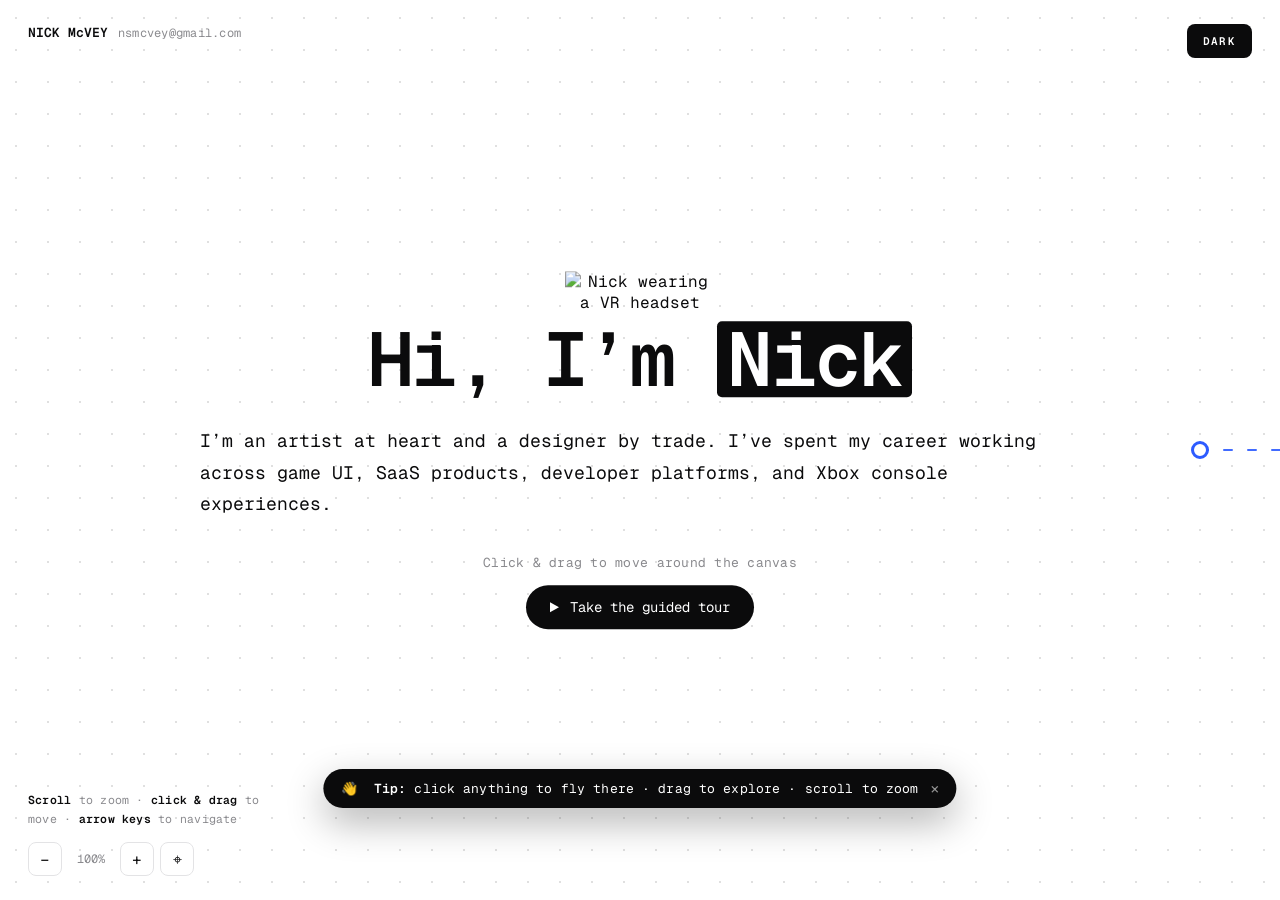
==== commit 50895120: "Polish career timeline, case studies, and guided tour - Even out timeline station spacing (2023-2026" ====
--- a/index.html
+++ b/index.html
@@ -115,6 +115,21 @@
   #artlb .alb-count{position:fixed;bottom:22px;left:50%;transform:translateX(-50%);font-size:11px;letter-spacing:.14em;
     text-transform:uppercase;color:rgba(255,255,255,.6);font-family:ui-monospace,monospace;}
   @media (max-width:600px){ #artlb{padding:16px;} #artlb .alb-nav{width:44px;height:44px;} #artlb .alb-prev{left:10px;} #artlb .alb-next{right:10px;} }
+
+  /* station / case-study screenshot lightbox */
+  #shotlb{position:fixed;inset:0;z-index:250;display:flex;flex-direction:column;align-items:center;justify-content:center;gap:20px;
+    background:rgba(8,8,10,0);backdrop-filter:blur(0);padding:48px;cursor:zoom-out;
+    opacity:0;pointer-events:none;transition:opacity .28s ease,background .28s ease,backdrop-filter .28s ease;}
+  #shotlb.open{opacity:1;pointer-events:auto;background:rgba(8,8,10,.86);backdrop-filter:blur(10px);}
+  #shotlb img{max-width:90vw;max-height:76vh;border-radius:10px;box-shadow:0 40px 120px rgba(0,0,0,.6);
+    cursor:default;-webkit-user-drag:none;transform:scale(.97);transition:transform .32s var(--ease);}
+  #shotlb.open img{transform:scale(1);}
+  #shotlb .shotlb-cap{max-width:640px;text-align:center;color:rgba(255,255,255,.92);font-size:14.5px;line-height:1.6;
+    font-family:var(--font-mono);cursor:default;}
+  #shotlb .shotlb-x{position:fixed;top:20px;right:24px;width:40px;height:40px;border-radius:50%;border:1px solid rgba(255,255,255,.24);
+    background:rgba(20,20,22,.7);color:#fff;font-size:22px;line-height:1;cursor:pointer;display:flex;align-items:center;justify-content:center;transition:.2s;}
+  #shotlb .shotlb-x:hover{background:var(--accent);border-color:var(--accent);}
+  @media (max-width:600px){ #shotlb{padding:20px;} }
 
   /* south: thinking + life */
   .slabel{font-size:13px;font-weight:600;letter-spacing:.12em;text-transform:uppercase;color:var(--accent);margin:54px 0 22px;}
@@ -231,14 +246,10 @@
   .casescene .cs-wrap{padding-left:96px;zoom:.82;}
   .casescene .cs-block{padding-top:0;}
   .downcue{position:absolute;font-size:15px;font-weight:600;color:var(--accent);letter-spacing:.04em;white-space:nowrap;}
-  .xbox-emblem{position:absolute;display:flex;align-items:center;justify-content:center;border-radius:50%;
-    background:radial-gradient(circle at 34% 28%, rgba(255,255,255,.9), rgba(255,255,255,.24) 24%, rgba(16,124,16,.9) 45%, #107c10 72%);
-    box-shadow:0 24px 56px rgba(0,0,0,.26), inset 0 0 0 2px rgba(255,255,255,.22);}
-  .xbox-emblem:before,.xbox-emblem:after{content:'';position:absolute;width:62%;height:15%;border-radius:999px;background:rgba(255,255,255,.94);
-    box-shadow:0 0 18px rgba(255,255,255,.28);}
-  .xbox-emblem:before{transform:rotate(43deg);}
-  .xbox-emblem:after{transform:rotate(-43deg);}
-  [data-theme="dark"] .xbox-emblem{background:radial-gradient(circle at 34% 28%, rgba(247,238,222,.72), rgba(247,238,222,.18) 24%, rgba(255,107,61,.82) 46%, #8c2f1b 76%);}
+  .xbox-emblem{position:absolute;display:flex;align-items:center;justify-content:center;}
+  .xlogo{position:absolute;width:100%;height:100%;object-fit:contain;pointer-events:none;-webkit-user-drag:none;}
+  [data-theme="light"] .xlogo-dark{display:none;}
+  [data-theme="dark"] .xlogo-light{display:none;}
   .station{position:absolute;top:0;display:flex;flex-direction:column;z-index:1;
     opacity:0;transform:translateY(22px);transition:opacity .6s var(--ease), transform .75s var(--ease);}
   .station.in{opacity:1;transform:none;}
@@ -248,6 +259,9 @@
   .st-year{font-size:60px;font-weight:600;color:var(--accent);letter-spacing:-.03em;line-height:1;}
   .st-title{font-size:29px;font-weight:600;margin-top:12px;color:var(--ink);}
   .st-blurb{font-size:16px;line-height:1.7;color:var(--ink-2);margin-top:14px;}
+  .st-link{display:inline-block;margin-top:16px;color:var(--accent);font-size:14px;font-weight:600;
+    text-decoration:none;border-bottom:1px solid transparent;transition:border-color .2s;}
+  .st-link:hover{border-bottom-color:var(--accent);}
   .st-cluster{position:relative;}
   .st-slot{position:absolute;display:flex;align-items:center;justify-content:center;text-align:center;
     border:2px dashed var(--rule);border-radius:12px;color:var(--muted);font-size:13px;letter-spacing:.04em;
@@ -263,11 +277,15 @@
     border-top:2px solid rgba(0,0,0,.22);border-bottom:2px solid rgba(0,0,0,.22);
     box-shadow:0 4px 14px rgba(0,0,0,.25);}
   .ph{position:absolute;display:block;object-fit:cover;object-position:center;transform-origin:0 0;border-radius:8px;
-    pointer-events:none;-webkit-user-drag:none;filter:drop-shadow(0 14px 24px rgba(0,0,0,.26));}
+    cursor:zoom-in;-webkit-user-drag:none;filter:drop-shadow(0 14px 24px rgba(0,0,0,.26));transition:filter .25s var(--ease);}
+  .ph:hover{filter:drop-shadow(0 18px 30px rgba(0,0,0,.34)) brightness(1.03);}
   .ph.cutout{filter:none;border-radius:0;}
+  .ph.cutout:hover{filter:brightness(1.05);}
   .cph{display:block;object-fit:cover;object-position:top center;border-radius:10px;transform-origin:center;
-    pointer-events:none;-webkit-user-drag:none;filter:drop-shadow(0 16px 28px rgba(0,0,0,.26));}
+    cursor:zoom-in;-webkit-user-drag:none;filter:drop-shadow(0 16px 28px rgba(0,0,0,.26));transition:filter .25s var(--ease);}
+  .cph:hover{filter:drop-shadow(0 20px 34px rgba(0,0,0,.34)) brightness(1.03);}
   .cph.cutout{filter:none;}
+  .cph.cutout:hover{filter:brightness(1.05);}
 
   /* case study scenes */
   .cs-block{padding-top:34px;}
@@ -424,39 +442,51 @@
   .tour{position:fixed;left:50%;top:8px;transform:translate(-50%,-18px) scale(.98);z-index:120;width:min(460px,calc(100vw - 40px));
     opacity:0;pointer-events:none;transition:opacity .36s var(--ease),transform .36s var(--ease);}
   .tour.open{opacity:1;pointer-events:auto;transform:translate(-50%,0) scale(1);}
-  .tour-card{position:relative;display:grid;grid-template-columns:38px 1fr auto;gap:8px 12px;align-items:center;
+  .tour-card{position:relative;display:flex;flex-direction:column;gap:12px;
     background:var(--accent);color:var(--on-accent);border:0;
-    border-radius:0 0 18px 18px;padding:10px 12px 12px;box-shadow:0 10px 34px rgba(0,0,0,.22);
+    border-radius:0 0 18px 18px;padding:12px 14px 14px;box-shadow:0 10px 34px rgba(0,0,0,.22);
     backdrop-filter:blur(12px) saturate(150%);}
   [data-theme="dark"] .tour-card{box-shadow:0 22px 70px rgba(0,0,0,.52);}
-  .tour-ava-wrap{position:relative;grid-row:1 / span 2;width:38px;height:38px;align-self:center;}
-  .tour-avatar{width:38px;height:38px;border-radius:10px;object-fit:cover;object-position:50% 28%;background:#d8d3c8;display:block;
+  .tour-top{display:flex;align-items:center;gap:10px;}
+  .tour-ava-wrap{position:relative;width:36px;height:36px;flex:0 0 auto;}
+  .tour-avatar{width:36px;height:36px;border-radius:10px;object-fit:cover;object-position:50% 28%;background:#d8d3c8;display:block;
     box-shadow:0 6px 16px rgba(0,0,0,.2);transform:rotate(-2deg);}
-  .tour-head{display:grid;grid-template-columns:1fr;gap:2px;align-items:center;min-width:0;}
-  .tour-headmeta{min-width:0;padding-top:0;}
-  .tour-exit{width:24px;height:24px;border:0;background:transparent;color:var(--on-accent);opacity:.72;
+  .tour-head{flex:1 1 auto;min-width:0;}
+  .tour-title{font-size:14px;font-weight:700;letter-spacing:-.01em;white-space:nowrap;overflow:hidden;text-overflow:ellipsis;}
+  .tour-step{font-size:10.5px;font-weight:600;letter-spacing:.03em;opacity:.72;margin-top:2px;font-variant-numeric:tabular-nums;}
+  .tour-speed{flex:0 0 auto;min-width:40px;height:28px;padding:0 9px;border-radius:8px;border:1px solid rgba(255,255,255,.3);
+    background:rgba(255,255,255,.12);color:var(--on-accent);font-family:var(--font-mono);font-size:11.5px;font-weight:700;
+    letter-spacing:.01em;cursor:pointer;transition:background-color .18s var(--ease),transform .16s var(--ease);}
+  .tour-speed:hover{background:rgba(255,255,255,.24);transform:translateY(-1px);}
+  .tour-mute{width:28px;height:28px;border-radius:50%;border:0;background:transparent;color:var(--on-accent);opacity:.82;
+    cursor:pointer;flex:0 0 auto;display:flex;align-items:center;justify-content:center;transition:transform .16s var(--ease),background-color .16s var(--ease),opacity .16s var(--ease);}
+  .tour-mute:hover{opacity:1;transform:scale(1.06);background:rgba(255,255,255,.16);}
+  .tour-exit{width:24px;height:24px;border:0;background:transparent;color:var(--on-accent);opacity:.72;flex:0 0 auto;
     cursor:pointer;font-size:20px;font-family:inherit;line-height:1;transition:opacity .2s var(--ease),transform .2s var(--ease);}
   .tour-exit:hover{opacity:1;transform:scale(1.06);}
-  .tour-title{font-size:14px;font-weight:700;letter-spacing:-.01em;margin-top:0;white-space:nowrap;overflow:hidden;text-overflow:ellipsis;}
   .tour-fly{position:fixed;border-radius:50%;object-fit:cover;object-position:50% 28%;z-index:140;pointer-events:none;
     box-shadow:0 18px 46px rgba(0,0,0,.38);transition:left .36s var(--ease),top .36s var(--ease),width .36s var(--ease),height .36s var(--ease),border-radius .36s var(--ease),transform .36s var(--ease),opacity .18s ease;}
-  .tour-blurb{display:none;}
-  .tour-voice{grid-column:2 / 4;display:grid;grid-template-columns:auto 1fr auto;gap:10px;align-items:center;margin-top:0;}
+  .tour-voice{display:flex;align-items:center;gap:10px;}
   .tour-time{font-size:10px;color:rgba(255,255,255,.78);font-variant-numeric:tabular-nums;min-width:34px;text-align:center;}
   .tour-seek{width:100%;height:4px;appearance:none;-webkit-appearance:none;border-radius:999px;background:linear-gradient(90deg,var(--on-accent) 0%,var(--on-accent) var(--p,0%),rgba(255,255,255,.28) var(--p,0%),rgba(255,255,255,.28) 100%);cursor:pointer;}
   .tour-seek::-webkit-slider-thumb{appearance:none;-webkit-appearance:none;width:12px;height:12px;border-radius:50%;border:0;background:var(--on-accent);box-shadow:0 2px 8px rgba(0,0,0,.22);}
   .tour-seek::-moz-range-thumb{width:12px;height:12px;border-radius:50%;border:0;background:var(--on-accent);box-shadow:0 2px 8px rgba(0,0,0,.22);}
-  .tour-nav{grid-column:2 / 3;display:flex;gap:10px;align-items:center;justify-content:center;}
-  .tour-nav button,.tour-mute{width:30px;height:30px;border-radius:50%;border:0;background:transparent;color:var(--on-accent);
-    cursor:pointer;font-family:inherit;transition:transform .16s var(--ease),background-color .16s var(--ease),opacity .16s var(--ease);display:flex;align-items:center;justify-content:center;}
-  .tour-nav .tour-play{width:36px;height:36px;background:var(--on-accent);color:var(--accent);}
-  .tour-nav button:disabled{opacity:.28;cursor:not-allowed;}
-  .tour-nav button:hover,.tour-mute:hover{transform:scale(1.06);background:rgba(255,255,255,.16);}
-  .tour-nav button:disabled:hover{transform:none;background:transparent;}
-  .tour-nav .tour-play:hover{background:var(--on-accent);}
+  .tour-nav{display:grid;grid-template-columns:1fr auto 1fr;align-items:center;gap:8px;}
+  .tour-adj{display:flex;align-items:center;gap:6px;min-width:0;background:transparent;border:0;color:var(--on-accent);
+    font-family:var(--font-mono);font-size:12px;font-weight:600;opacity:.8;cursor:pointer;padding:6px 8px;border-radius:9px;
+    transition:opacity .16s var(--ease),background-color .16s var(--ease);}
+  .tour-adj:hover:not(:disabled){opacity:1;background:rgba(255,255,255,.12);}
+  .tour-adj:disabled{opacity:.28;cursor:not-allowed;}
+  .tour-prev{justify-content:flex-start;}
+  .tour-next{justify-content:flex-end;text-align:right;}
+  .tour-adj-txt{overflow:hidden;text-overflow:ellipsis;white-space:nowrap;}
+  .tour-adj .tour-icon{width:13px;height:13px;flex:0 0 auto;}
+  .tour-play{justify-self:center;width:42px;height:42px;border-radius:50%;border:0;background:var(--on-accent);color:var(--accent);
+    cursor:pointer;display:flex;align-items:center;justify-content:center;box-shadow:0 6px 18px rgba(0,0,0,.22);
+    transition:transform .16s var(--ease);}
+  .tour-play:hover{transform:scale(1.06);}
   .tour-icon{width:16px;height:16px;display:block;fill:currentColor;}
-  .tour-play .tour-icon{width:17px;height:17px;}
-  .tour-mute{grid-column:3 / 4;grid-row:2 / 3;justify-self:end;align-self:center;opacity:.82;}
+  .tour-play .tour-icon{width:18px;height:18px;}
   body.touring .navrail{opacity:0;pointer-events:none;}
   body.touring::before{content:"";position:fixed;inset:7px;z-index:112;pointer-events:none;border:5px solid var(--accent);
     border-radius:22px;box-shadow:0 0 0 1px color-mix(in srgb,var(--accent) 45%,#fff), inset 0 0 0 1px color-mix(in srgb,var(--accent) 35%,transparent),
@@ -464,7 +494,15 @@
   [data-theme="dark"] body.touring::before{box-shadow:0 0 0 1px var(--bg), inset 0 0 0 1px color-mix(in srgb,var(--accent) 50%,transparent),
     0 18px 90px rgba(0,0,0,.45);}
   body.touring #home .vr{opacity:0;transform:translateY(-42px) scale(.7);transition:.35s var(--ease);}
-  @media(max-width:760px){.tour{width:min(430px,calc(100vw - 24px))}.tour-card{grid-template-columns:34px 1fr auto;padding:10px;border-radius:0 0 16px 16px}.tour-ava-wrap,.tour-avatar{width:34px;height:34px;border-radius:9px}.tour-voice{grid-column:1 / -1}.tour-nav{grid-column:2 / 3}}
+  @media(max-width:480px){.tour{width:min(360px,calc(100vw - 24px))}.tour-card{padding:10px 12px 12px}.tour-adj-txt{display:none}.tour-adj{padding:6px}}
+  @media (prefers-reduced-motion: reduce){
+    *, *::before, *::after{
+      animation-duration:.01ms !important;
+      animation-iteration-count:1 !important;
+      transition-duration:.01ms !important;
+      scroll-behavior:auto !important;
+    }
+  }
 </style>
 </head>
 <body data-theme="light" data-pos="home">
@@ -607,36 +645,45 @@
     <div class="alb-count"></div>
   </div>
 
+  <div id="shotlb" aria-hidden="true">
+    <button class="shotlb-x" aria-label="Close">&times;</button>
+    <img alt="">
+    <div class="shotlb-cap"></div>
+  </div>
+
   <div class="tour" id="tour">
     <div class="tour-card">
-      <div class="tour-ava-wrap">
-        <img class="tour-avatar" id="tourAva" src="https://app.paper.design/file-assets/01KVRGREPQWV857GHSMNPTJE3H/5HBH9RDB8RFX19K97V9VAJ1HTA.png" alt="">
+      <div class="tour-top">
+        <div class="tour-ava-wrap">
+          <img class="tour-avatar" id="tourAva" src="https://app.paper.design/file-assets/01KVRGREPQWV857GHSMNPTJE3H/5HBH9RDB8RFX19K97V9VAJ1HTA.png" alt="">
+        </div>
+        <div class="tour-head">
+          <div class="tour-title" id="tourTitle"></div>
+          <div class="tour-step" id="tourStep"></div>
+        </div>
+        <button class="tour-speed" id="tourSpeed" type="button" aria-label="Playback speed">1&times;</button>
+        <button class="tour-mute" id="tourMute" aria-label="Mute">
+          <svg class="tour-icon" viewBox="0 0 24 24" aria-hidden="true"><path d="M4 9v6h4l5 4V5L8 9H4Zm12.2-1.2a5.9 5.9 0 0 1 0 8.4l1.4 1.4a7.9 7.9 0 0 0 0-11.2l-1.4 1.4Zm-2.1 2.1a2.9 2.9 0 0 1 0 4.2l1.4 1.4a4.9 4.9 0 0 0 0-7l-1.4 1.4Z"/></svg>
+        </button>
+        <button class="tour-exit" id="tourExit" aria-label="Close">&times;</button>
       </div>
-      <div class="tour-head">
-        <div class="tour-headmeta">
-          <div class="tour-title" id="tourTitle"></div>
-        </div>
+      <div class="tour-voice">
+        <span class="tour-time" id="tourElapsed">0:00</span>
+        <input class="tour-seek" id="tourSeek" type="range" min="0" max="100" value="0" step="0.1" aria-label="Audio timeline">
+        <span class="tour-time" id="tourDuration">0:00</span>
       </div>
-      <button class="tour-exit" id="tourExit" aria-label="Close">&times;</button>
-      <div class="tour-blurb" id="tourBlurb"></div>
       <div class="tour-nav">
-        <button class="tour-prev" id="tourPrev" aria-label="Previous">
+        <button class="tour-adj tour-prev" id="tourPrev" aria-label="Previous">
           <svg class="tour-icon" viewBox="0 0 24 24" aria-hidden="true"><path d="M7 5h2v14H7V5Zm12 1.2v11.6L10 12l9-5.8Z"/></svg>
+          <span class="tour-adj-txt" id="tourPrevName"></span>
         </button>
         <button class="tour-play" id="tourPlay" aria-label="Pause">
           <svg class="tour-icon" viewBox="0 0 24 24" aria-hidden="true"><path d="M7 5h3.5v14H7V5Zm6.5 0H17v14h-3.5V5Z"/></svg>
         </button>
-        <button class="tour-next" id="tourNext" aria-label="Next">
+        <button class="tour-adj tour-next" id="tourNext" aria-label="Next">
+          <span class="tour-adj-txt" id="tourNextName"></span>
           <svg class="tour-icon" viewBox="0 0 24 24" aria-hidden="true"><path d="M15 5h2v14h-2V5ZM5 6.2 14 12l-9 5.8V6.2Z"/></svg>
         </button>
-      </div>
-      <button class="tour-mute" id="tourMute" aria-label="Mute">
-        <svg class="tour-icon" viewBox="0 0 24 24" aria-hidden="true"><path d="M4 9v6h4l5 4V5L8 9H4Zm12.2-1.2a5.9 5.9 0 0 1 0 8.4l1.4 1.4a7.9 7.9 0 0 0 0-11.2l-1.4 1.4Zm-2.1 2.1a2.9 2.9 0 0 1 0 4.2l1.4 1.4a4.9 4.9 0 0 0 0-7l-1.4 1.4Z"/></svg>
-      </button>
-      <div class="tour-voice">
-        <span class="tour-time" id="tourElapsed">0:00</span>
-        <input class="tour-seek" id="tourSeek" type="range" min="0" max="100" value="0" step="0.1" aria-label="Audio timeline">
-        <span class="tour-time" id="tourDuration">0:00</span>
       </div>
     </div>
     <audio id="tourAudio" preload="none"></audio>
@@ -666,14 +713,14 @@
       cover:'4Y4D0ETRHQTHRJCTT8PM53YQ0S.png',
       video:'7cvH_4Nx1nY',
       imgs:['4Y4D0ETRHQTHRJCTT8PM53YQ0S.png','074RTRR0VJ65CAYBKX2K5QNYF0.png'],
-      body:`<p>Our multiplayer turn-based FPS began after I rage-quit XCOM when my guy missed a 95% shot. I knew I could have made that shot &mdash; so we built a game around that idea.</p><p>I handled character art, animation, game design, and visual effects. All the pre-viz concept art and tileable textures were AI-generated, which vastly helped with art direction and color cohesion &mdash; and let me push on other areas like animation.</p><p class="muted">Competition winners Free Lives are now releasing Anger Foot with Devolver Digital.</p>`,
+      body:`<p>Our multiplayer turn-based FPS began after I rage-quit XCOM when my guy missed a 95% shot. I knew I could have made that shot, so we built a game around that idea.</p><p>I handled character art, animation, game design, and visual effects. Everything was built in MagicaVoxel, with animations done frame by frame and effects mixing traditional and digital techniques.</p><p class="muted">Competition winners Free Lives are now releasing Anger Foot with Devolver Digital.</p>`,
       link:'https://mrpossoms.itch.io/gridwars-tactics', linkText:'Play on itch.io &#8599;' },
 
     { id:'jam-unnatural-selection', title:'Unnatural Selection', tag:'7DFPS', meta:'Wave shooter',
       cover:'02EFGA2BKZSJ6PMEY815B2FD4N.png',
       video:'0pAjVd7pcJI',
       imgs:['02EFGA2BKZSJ6PMEY815B2FD4N.png'],
-      body:`<p>Welcome to the human body. You are an immune nanobot tasked with protecting the immune system&rsquo;s lymph nodes from the threat of ever-evolving viruses.</p><p>Right after ChatGPT dropped, we entered this jam to explore AI-driven, reinforcement-learning gameplay that adapts to each player. I handled game design, concept and 3D art, level design, and weapon animation.</p>`,
+      body:`<p>Welcome to the human body. You are an immune nanobot tasked with protecting the immune system&rsquo;s lymph nodes from the threat of ever-evolving viruses.</p><p>A few friends and I built this right after ChatGPT dropped, exploring reinforcement-learning gameplay: enemies learn your behavior and adapt to whatever you use to destroy them. I worked on weapons, animations, and enemies, plus some 3D and texture work.</p>`,
       link:'https://phing1337.itch.io/unnatural-selection', linkText:'Play on itch.io &#8599;' },
 
     { id:'jam-sweet-baby-boy', title:'Sweet Baby Boy', tag:'Ludum Dare 45', meta:'Voxel · custom engine',
@@ -684,14 +731,14 @@
 
     { id:'jam-human-harvest', title:'Human Harvest', tag:'Ludum Dare 50', meta:'Arcade',
       cover:'1ZZRRM04XJGQA7FDM9Q3NMMFBC.png',
-      imgs:['1ZZRRM04XJGQA7FDM9Q3NMMFBC.png','0TCZ4EAKKVVJ4X4FV07N396X41.png'],
-      body:`<p>Time to refuel the ol&rsquo; space ship &mdash; better hoover up some farm critters and their owner. Earth&rsquo;s gravity is weird, though.</p><p>Our dev built a custom level editor that sped up level creation and linked directly to the build pipeline for instant builds.</p><p class="muted">A weekend Ludum Dare experiment. Only screenshots survive.</p>`,
+      imgs:['1ZZRRM04XJGQA7FDM9Q3NMMFBC.png'],
+      body:`<p>Time to refuel the ol&rsquo; space ship, better hoover up some farm critters and their owner. Earth&rsquo;s gravity is weird, though.</p><p>I worked on the textures, frame-by-frame animations, character design, and level and background art. My friend built the custom level editor that powered it, linking right into the build pipeline for instant builds.</p><p class="muted">A weekend Ludum Dare experiment. Only screenshots survive.</p>`,
       link:'' },
 
     { id:'jam-lil-wrangler', title:'Lil Wrangler', tag:'Playdate · Chill Jam', meta:'1-bit handheld',
       cover:'5BRTAG05Y206Y97BHXX1ZPMTA4.png',
       imgs:['5BRTAG05Y206Y97BHXX1ZPMTA4.png'],
-      body:`<p>A Playdate mini-game we built entirely by hand: my friend coded, my brother and I drew the art. AI only helped in pre-production, exploring ideas before we committed.</p><p class="muted">A handheld experiment. Only screenshots survive.</p>`,
+      body:`<p>A Playdate mini-game built entirely by hand. My friend handled all the engineering, and my brother and I did the assets, animations, illustrations, splash art, UI, and helped shape the game design.</p><p class="muted">Started as a game jam project. We&rsquo;re looking to develop it further.</p>`,
       link:'' },
 
     { id:'jam-baja-blast', title:'Baja Blast', tag:'Slop Jam', meta:'3D rally toy',
@@ -773,29 +820,30 @@
       blurb:'I stepped up into platform and ecosystem design \u2014 working across the entire Xbox program. Bigger than any one product: service design for how studios discover Xbox, onboard, build, publish, and ship.',
       emblem:{x:200,y:110,w:320,h:320},
       box:{w:720,h:540}, imgs:[
-        {u:'61R2KSXD9MSD1CKJ0F8RENRWXA.png',w:150,h:165,x:6,y:34,rot:-6,r:10},
-        {u:'6G56QAFV15N8SXGM8P5YTATWJV.png',w:212,h:141,x:498,y:0,rot:5,r:10},
-        {u:'02NWMBVNQ3HGRQNHV0YN7FPS29.png',w:186,h:128,x:18,y:380,rot:4,r:10},
-        {u:'4161NS49D4VWV3KT0358EKRNTE.png',w:200,h:126,x:500,y:388,rot:-5,r:10},
+        {u:'61R2KSXD9MSD1CKJ0F8RENRWXA.png',w:150,h:165,x:6,y:34,rot:-6,r:10,cap:'Before: onboarding was a maze of static sites and email, no clear front door.'},
+        {u:'6G56QAFV15N8SXGM8P5YTATWJV.png',w:212,h:141,x:498,y:0,rot:5,r:10,cap:'After: a guided entry point that tracks progress and shows the next step.'},
+        {u:'02NWMBVNQ3HGRQNHV0YN7FPS29.png',w:186,h:128,x:18,y:380,rot:4,r:10,cap:'After: the redesigned onboarding portal, in progress.'},
+        {u:'4161NS49D4VWV3KT0358EKRNTE.png',w:200,h:126,x:500,y:388,rot:-5,r:10,cap:'Before: scattered pages with no way to track where you stood.'},
       ]},
-    { year:'2023', title:'Game publishing', caseKey:'publishing', gapBefore:520,
+    { year:'2023', title:'Game publishing', caseKey:'publishing', gapBefore:500,
       blurb:'Then I took on publishing: the path from a finished build to a live product on Xbox. Store pages, pricing, packages, testing, and certification.',
-      box:{w:760,h:470}, imgs:[
-        {u:'1931QWC1BM7F162M37FSYRSWWT.png',w:560,h:339,x:0,y:24,rot:-2,r:10,b:1},
-        {u:'3EDFAF30HFX32ZC4RWK6N1F46D.png',w:380,h:272,x:392,y:198,rot:3,r:10,b:1},
+      box:{w:760,h:500}, imgs:[
+        {u:'1931QWC1BM7F162M37FSYRSWWT.png',w:420,h:254,x:0,y:24,rot:-2,r:10,cap:'Partner Center: the previous generation\u2019s publishing portal. Powerful, but aging.'},
+        {u:'3EDFAF30HFX32ZC4RWK6N1F46D.png',w:480,h:344,x:280,y:150,rot:3,r:10,b:1,cap:'The redesigned publishing portal: one guided experience from upload to launch.'},
       ]},
-    { year:'2024', title:'Developer experiences', gapBefore:500,
-      blurb:'I spent the year deep in developer portal work, mostly the technical minutia that makes large systems usable: org structures, roles, permissions, productization models, and the partner UIs people rely on to manage complex platform tasks. Much of the work is still confidential, but the theme was clear: make the machinery understandable enough for people to operate it.',
-      box:{w:680,h:430}, imgs:[], secrets:[
-        {label:'Roles', x:12, y:26, w:300, h:180, rot:-3},
-        {label:'Permissions', x:250, y:122, w:350, h:206, rot:3},
-        {label:'Productization', x:52, y:250, w:330, h:156, rot:-1},
+    { year:'2024', title:'Next-gen developer experiences', gapBefore:500,
+      blurb:'I spent the year building developer tooling for next-generation hardware: game testing pipelines, package management, and the infrastructure studios need to ship on it. Most of it is still confidential, but it&rsquo;s laying the groundwork for what&rsquo;s coming next on Xbox.',
+      box:{w:680,h:440}, imgs:[], secrets:[
+        {label:'Game Testing', x:0, y:14, w:290, h:170, rot:-3},
+        {label:'Package Management', x:350, y:36, w:330, h:194, rot:3},
+        {label:'Next-Gen Tooling', x:130, y:270, w:320, h:150, rot:-2},
       ]},
-    { year:'2025', title:'Xbox Mode',
+    { year:'2025', title:'Xbox Mode', gapBefore:500,
       blurb:'Xbox Mode brings a full-screen, console-like experience to Windows, GA in April and rolling out to billions of players. It boosts performance for focused gameplay, and I designed the system-level interactions: mouse mode for controllers, overlay management, and app switching for multitasking.',
-      box:{w:740,h:430}, imgs:[], slots:[
-        {w:430,h:262,x:0,y:18,rot:-3},
-        {w:350,h:232,x:320,y:158,rot:4},
+      link:'https://news.xbox.com/en-us/2026/04/30/xbox-mode-pc-windows-11/', linkText:'Read the announcement',
+      box:{w:740,h:440}, imgs:[
+        {u:'assets/timeline%20assets/Windows-11-Xbox-Mode.webp',w:700,h:394,x:20,y:18,rot:0,r:12,
+          cap:'Xbox Mode running across the devices it shipped to: handhelds, laptops, and desktops.'},
       ]},
     { year:'2026', title:'Helix and secret things', gapBefore:500,
       blurb:'I&rsquo;m working on the recently announced Xbox Helix console, and that is about all I can share. There are a few other unannounced things in flight too, so for now they stay under NDA tape.',
@@ -813,13 +861,17 @@
   stations.forEach(s => {
     const el = document.createElement('div');
     el.className = 'station' + (s.caseKey ? ' caseorigin' : ''); el.style.left = s._x + 'px';
-    const imgs = s.imgs.map(im =>
-      `<img class="ph" data-u="${im.u}" src="${A}${im.u}" style="left:${im.x}px;top:${im.y}px;width:${im.w}px;height:${im.h}px;`+
+    const srcFor = u => u.includes('/') ? u : `${A}${u}`;
+    const imgs = s.imgs.map(im => {
+      const cap = (im.cap || `${s.year ? s.year+' · ' : ''}${s.title}`).replace(/"/g,'&quot;');
+      return `<img class="ph" data-u="${im.u}" data-cap="${cap}" src="${srcFor(im.u)}" style="left:${im.x}px;top:${im.y}px;width:${im.w}px;height:${im.h}px;`+
       `transform:rotate(${im.rot||0}deg);border-radius:${im.r||8}px;`+
-      `${im.b?`outline:${im.b}px solid #000;`:''}">`
-    ).join('');
+      `${im.b?`outline:${im.b}px solid #000;`:''}">`;
+    }).join('');
     const emblem = s.emblem
-      ? `<div class="xbox-emblem" role="img" aria-label="Xbox" style="left:${s.emblem.x}px;top:${s.emblem.y}px;width:${s.emblem.w}px;height:${s.emblem.h}px;"></div>`
+      ? `<div class="xbox-emblem" style="left:${s.emblem.x}px;top:${s.emblem.y}px;width:${s.emblem.w}px;height:${s.emblem.h}px;">`+
+        `<img class="xlogo xlogo-light" src="assets/timeline%20assets/XBOX_logo_Sphere_4C_forLight_RGB_2026-05-20.png" alt="Xbox">`+
+        `<img class="xlogo xlogo-dark" src="assets/timeline%20assets/XBOX_Sphere_logo_4C_forDark_RGB_2026-05-20.png" alt="Xbox"></div>`
       : '';
     const slots = (s.slots||[]).map(sl =>
       `<div class="st-slot" style="left:${sl.x}px;top:${sl.y}px;width:${sl.w}px;height:${sl.h}px;transform:rotate(${sl.rot||0}deg);">drop a screenshot</div>`
@@ -833,7 +885,8 @@
     el.innerHTML =
       `<div class="st-node"></div>`+
       `<div class="st-text">${s.year?`<div class="st-year">${s.year}</div>`:''}`+
-      `<div class="st-title">${s.title}</div><div class="st-blurb">${s.blurb}</div></div>`+
+      `<div class="st-title">${s.title}</div><div class="st-blurb">${s.blurb}</div>`+
+      `${s.link?`<a class="st-link" href="${s.link}" target="_blank" rel="noopener">${s.linkText||'Read more'} &#8599;</a>`:''}</div>`+
       `<div class="st-cluster" style="width:${s.box.w}px;height:${s.box.h}px;">${emblem}${imgs}${slots}${secrets}</div>`;
     tl.appendChild(el);
   });
@@ -858,17 +911,17 @@
            <div class="cs-sub-lg" style="margin-top:26px;max-width:430px;">A maze of static sites and unstructured email &mdash; no front door, and no way to track where you stood.</div>
          </div>
          <div style="display:flex;align-items:center;flex:0 0 auto;">
-           <img class="cph" src="${A}61R2KSXD9MSD1CKJ0F8RENRWXA.png" style="width:330px;height:360px;transform:rotate(-4deg);filter:grayscale(.2) drop-shadow(0 16px 28px rgba(0,0,0,.26));">
-           <img class="cph" src="${A}4161NS49D4VWV3KT0358EKRNTE.png" style="width:360px;height:225px;margin-left:-45px;transform:rotate(3deg);filter:grayscale(.2) drop-shadow(0 16px 28px rgba(0,0,0,.26));">
-           <img class="cph" src="${A}4SMKKYMNFG2EVB2Q5ZGA6YHASE.png" style="width:240px;height:255px;margin-left:-45px;transform:rotate(5.63deg);filter:grayscale(.3) drop-shadow(0 16px 28px rgba(0,0,0,.26));">
+           <img class="cph" src="${A}61R2KSXD9MSD1CKJ0F8RENRWXA.png" data-cap="Old onboarding: a maze of static sites and unstructured email." style="width:330px;height:360px;transform:rotate(-4deg);filter:grayscale(.2) drop-shadow(0 16px 28px rgba(0,0,0,.26));">
+           <img class="cph" src="${A}4161NS49D4VWV3KT0358EKRNTE.png" data-cap="Old onboarding: no front door, and no way to track where you stood." style="width:360px;height:225px;margin-left:-45px;transform:rotate(3deg);filter:grayscale(.2) drop-shadow(0 16px 28px rgba(0,0,0,.26));">
+           <img class="cph" src="${A}4SMKKYMNFG2EVB2Q5ZGA6YHASE.png" data-cap="Old onboarding: another disconnected page developers had to find on their own." style="width:240px;height:255px;margin-left:-45px;transform:rotate(5.63deg);filter:grayscale(.3) drop-shadow(0 16px 28px rgba(0,0,0,.26));">
          </div>
        </div>` },
     { html:
       `<div class="cs-block">
          <div class="cs-h-xl" style="max-width:1040px;">A guided entry point that tracks progress and moves you through onboarding.</div>
          <div style="display:flex;align-items:flex-start;gap:32px;margin-top:48px;">
-           <img class="cph" src="${A}6G56QAFV15N8SXGM8P5YTATWJV.png" style="width:700px;height:466px;transform:rotate(-1.5deg);border-radius:12px;">
-           <img class="cph" src="${A}02NWMBVNQ3HGRQNHV0YN7FPS29.png" style="width:560px;height:384px;transform:rotate(2deg);border-radius:12px;">
+           <img class="cph" src="${A}6G56QAFV15N8SXGM8P5YTATWJV.png" data-cap="The new onboarding portal: a guided entry point that tracks your progress." style="width:700px;height:466px;transform:rotate(-1.5deg);border-radius:12px;">
+           <img class="cph" src="${A}02NWMBVNQ3HGRQNHV0YN7FPS29.png" data-cap="The new onboarding portal, showing the next step at every stage." style="width:560px;height:384px;transform:rotate(2deg);border-radius:12px;">
          </div>
          <div class="cs-sub-lg" style="margin-top:40px;max-width:900px;">It greets each developer, shows where they are, points to the next step, and keeps them moving until onboarding is done.</div>
        </div>` },
@@ -929,7 +982,7 @@
            </ul>
          </div>
          <div style="flex:0 0 auto;">
-           <img class="cph" src="${A}1931QWC1BM7F162M37FSYRSWWT.png" style="width:460px;height:278px;transform:rotate(-1.5deg);border-radius:0;filter:none;">
+           <img class="cph" src="${A}1931QWC1BM7F162M37FSYRSWWT.png" data-cap="Partner Center, the previous generation&#39;s publishing portal. Powerful, but aging." style="width:460px;height:278px;transform:rotate(-1.5deg);border-radius:0;filter:none;">
          </div>
        </div>` },
     { html:
@@ -937,8 +990,8 @@
          <div class="cs-h-xl" style="max-width:1100px;">Untangling the knots of Partner Center.</div>
          <div class="cs-sub-lg" style="margin-top:26px;max-width:1040px;">Overhauling Partner Center meant patient mapping and careful dissection. Publishing is both vast and deep, from build pipelines to global pricing. We charted every page and touchpoint, then traced the flows that tied them together.</div>
          <div style="display:flex;align-items:flex-start;gap:30px;margin-top:46px;">
-           <img class="cph" src="${A}5T0XMEVBQB5JRV4ZV0MQKA7129.png" style="width:430px;height:486px;transform:rotate(-3deg);border-radius:10px;">
-           <img class="cph" src="${A}7QSSJVR4TTG5C6Z9PXPG5V4P9G.png" style="width:330px;height:507px;transform:rotate(2.5deg);border-radius:10px;">
+           <img class="cph" src="${A}5T0XMEVBQB5JRV4ZV0MQKA7129.png" data-cap="Mapping every page and touchpoint in the existing publishing flow." style="width:430px;height:486px;transform:rotate(-3deg);border-radius:10px;">
+           <img class="cph" src="${A}7QSSJVR4TTG5C6Z9PXPG5V4P9G.png" data-cap="Tracing the flows that tied Partner Center&#39;s pages together." style="width:330px;height:507px;transform:rotate(2.5deg);border-radius:10px;">
          </div>
          <div class="cs-sub-md" style="margin-top:30px;max-width:840px;"><b style="color:var(--ink)">Audits &amp; analysis.</b> Heuristic reviews, usage data, and interviews revealed core workflows, extra steps, and unclear guidance, pinpointing creator pain points.</div>
        </div>` },
@@ -946,8 +999,12 @@
       `<div class="cs-block">
          <div class="cs-h-xl" style="max-width:1000px;">A portal creators could actually finish.</div>
          <div class="cs-sub-lg" style="margin-top:26px;max-width:1040px;">The final direction brought publishing into one guided experience. We kept the depth large studios needed, but made the path clearer for everyone else: what to do next, what was missing, and how close a game was to launch.</div>
-         <img class="cph" src="${A}3EDFAF30HFX32ZC4RWK6N1F46D.png" style="width:1120px;height:803px;margin-top:46px;transform:rotate(-1deg);border-radius:14px;">
+         <img class="cph" src="${A}3EDFAF30HFX32ZC4RWK6N1F46D.png" data-cap="The redesigned publishing portal: one guided experience from upload to launch." style="width:1120px;height:803px;margin-top:46px;transform:rotate(-1deg);border-radius:14px;">
          <div class="cs-sub-md" style="margin-top:34px;max-width:900px;"><b style="color:var(--ink)">Self-service, end to end.</b> Products, packages, testing, certification, and launch status in one place, with the next step always visible.</div>
+         <div style="display:flex;align-items:flex-start;gap:28px;margin-top:40px;">
+           <img class="cph" src="assets/timeline%20assets/Project-Setup-Dialog.png" data-cap="Starting a new project: name it, reserve a store listing name, and you&#39;re in." style="width:460px;height:295px;transform:rotate(-2deg);border-radius:12px;">
+           <img class="cph" src="assets/timeline%20assets/Store-Media-Upload-Flow.png" data-cap="The store media step: upload art and the gallery expands to show it all." style="width:560px;height:330px;transform:rotate(1.5deg);border-radius:12px;">
+         </div>
        </div>` },
     { html:
       `<div class="cs-block">
@@ -1038,8 +1095,6 @@
   // "next" buttons fly the canvas to another case column
   document.querySelectorAll('[data-fly]').forEach(el =>
     el.addEventListener('click', () => { if(dragMoved) return; const f = flyTargets[el.dataset.fly]; if(f) tweenToPoint(f.x, f.y, f.z); }));
-
-  const caseColX = xboxX;
 
   // strip the shadow from transparent (alpha) PNGs so cutouts just float
   function markCutouts(){
@@ -1160,6 +1215,8 @@
 
   const ZMIN = 0.18, ZMAX = 2.6;
   const clamp = (v,a,b)=>Math.max(a,Math.min(b,v));
+  const motionQuery = matchMedia('(prefers-reduced-motion: reduce)');
+  const prefersReducedMotion = () => motionQuery.matches;
 
   let panX = innerWidth/2, panY = innerHeight/2, zoom = 1;
 
@@ -1195,11 +1252,18 @@
     const wx = (sx - panX)/zoom, wy = (sy - panY)/zoom;
     zoom = nz; panX = sx - wx*zoom; panY = sy - wy*zoom; apply();
   }
+  function setCameraToPoint(ox, oy, tz=1){
+    zoom = clamp(tz, ZMIN, ZMAX);
+    panX = innerWidth/2 - ox*zoom;
+    panY = innerHeight/2 - oy*zoom;
+    apply();
+  }
 
   let tweenRAF = null;
   function cancelTween(){ if(tweenRAF) cancelAnimationFrame(tweenRAF); tweenRAF = null; }
   function tweenToPoint(ox, oy, tz=1, dur){
     cancelTween(); stopInertia();
+    if(prefersReducedMotion()){ setCameraToPoint(ox, oy, tz); return; }
     const iw = innerWidth, ih = innerHeight, sz = zoom;
     const scx = (iw/2 - panX)/sz, scy = (ih/2 - panY)/sz;   // current center (world)
     const ecx = ox, ecy = oy;                               // destination center (world)
@@ -1241,7 +1305,8 @@
 
   vp.addEventListener('pointerdown', e => {
     if(e.pointerType==='mouse' && e.button!==0) return;
-    if(modalOpen || artLbOpen) return;
+    if(modalOpen || artLbOpen || shotLbOpen) return;
+    pauseTourForInterruption();
     stopInertia(); cancelTween();
     pts.set(e.pointerId, {x:e.clientX, y:e.clientY});
     if(pts.size === 1){
@@ -1362,9 +1427,39 @@
   artlb.querySelector('.alb-prev').addEventListener('click', e => { e.stopPropagation(); showArt(artLbIdx-1); });
   artlb.querySelector('.alb-next').addEventListener('click', e => { e.stopPropagation(); showArt(artLbIdx+1); });
 
+  /* ---------- timeline / case-study screenshot lightbox ---------- */
+  const shotlb = document.getElementById('shotlb');
+  const shotlbImg = shotlb.querySelector('img');
+  const shotlbCap = shotlb.querySelector('.shotlb-cap');
+  let shotLbOpen = false;
+  function openShot(src, cap){
+    shotlbImg.src = src;
+    shotlbCap.textContent = cap || '';
+    shotlbCap.style.display = cap ? '' : 'none';
+    shotlb.classList.add('open');
+    shotlb.setAttribute('aria-hidden','false');
+    shotLbOpen = true;
+  }
+  function closeShot(){
+    shotlb.classList.remove('open');
+    shotlb.setAttribute('aria-hidden','true');
+    shotLbOpen = false;
+    shotlbImg.removeAttribute('src');
+    shotlbCap.textContent = '';
+  }
+  shotlb.addEventListener('click', e => { if(e.target === shotlb) closeShot(); });
+  shotlb.querySelector('.shotlb-x').addEventListener('click', e => { e.stopPropagation(); closeShot(); });
+  tl.addEventListener('click', e => {
+    if(dragMoved) return;
+    const img = e.target.closest('img.ph, img.cph');
+    if(!img || !img.getAttribute('src')) return;
+    e.stopPropagation();
+    openShot(img.src, img.dataset.cap || '');
+  });
+
   vp.addEventListener('wheel', e => {
-    if(modalOpen || artLbOpen) return;
-    e.preventDefault(); stopInertia(); cancelTween();
+    if(modalOpen || artLbOpen || shotLbOpen) return;
+    e.preventDefault(); pauseTourForInterruption(); stopInertia(); cancelTween();
     zoomAt(e.clientX, e.clientY, zoom * Math.exp(-e.deltaY * 0.0015));
   }, {passive:false});
 
@@ -1399,7 +1494,7 @@
   }
   const NAV_IGNORE = 'button, a, input, textarea, select, [data-modal], [data-fly], [data-go], [data-close], .artimg, #parentBubble, .bub, .tour-btn, .hinttoast';
   vp.addEventListener('click', e => {
-    if(modalOpen || artLbOpen) return;
+    if(modalOpen || artLbOpen || shotLbOpen) return;
     if(dragMoved) return;                      // it was a pan, not a click
     if(e.target.closest(NAV_IGNORE)) return;   // let real controls do their job
     dismissHint();
@@ -1436,6 +1531,7 @@
       else if(e.key==='ArrowRight') showArt(artLbIdx+1);
       return;
     }
+    if(shotLbOpen){ if(e.key==='Escape') closeShot(); return; }
     if(modalOpen){ if(e.key==='Escape') closeModal(); return; }
     if(e.key==='Escape' || e.key==='Home'){ focus('home'); }
     else if(e.key==='ArrowLeft'){ focus('west'); }
@@ -1449,15 +1545,12 @@
 
   /* ---------- guided tour ---------- */
   const TOUR = [
-    {title:"Intro", blurb:"Hi, I’m Nick. Welcome to the canvas.", x:0, y:0, z:1, audio:"assets/audio tour/intro.m4a", duration:95},
-    {title:"Timeline", blurb:"To the right is the timeline.", x:(LEADIN + lastX) / 2, y:260, z:0.18, audio:"assets/audio tour/timeline.m4a", duration:125},
-    {title:"Xbox onboarding", blurb:"A healthy gaming ecosystem needs developers.", x:caseColX+420, y:1600, z:0.55, audio:"", duration:34},
-    {title:"Game publishing", blurb:"An overview of publishing portals and getting games ready to sell.", x:flyTargets.publishing.x, y:flyTargets.publishing.y, z:flyTargets.publishing.z, audio:"", duration:38},
-    {title:"Developer work", blurb:"Developer portals, roles, permissions, Xbox Mode, Helix, and NDA tape.", x:9556, y:320, z:0.44, audio:"", duration:42},
-    {title:"Things I think about", blurb:"The more personal side: ideas, writing, and what I care about.", x:0, y:1000, z:0.8, audio:"", duration:32},
-    {title:"Art and sketches", blurb:"Drawing, painting, 3D, animation, and trying a bit of everything.", x:-2440, y:0, z:0.42, audio:"", duration:34},
-    {title:"Fun projects", blurb:"Game jams and experiments with friends.", x:0, y:NORTHY, z:0.6, audio:"", duration:28},
-    {title:"Close", blurb:"Back to center.", x:0, y:0, z:1, audio:"", duration:18},
+    {title:"Intro", blurb:"Hi, I’m Nick. Welcome to the canvas.", x:0, y:0, z:1, audio:"assets/audio tour/intro short.m4a", duration:95},
+    {title:"Timeline", blurb:"To the right is the timeline.", x:(LEADIN + lastX) / 2, y:260, z:0.18, audio:"assets/audio tour/Timeline short.m4a", duration:125, motion:"timeline-pan"},
+    {title:"Things I think about", blurb:"The more personal side: ideas, writing, and what I care about.", x:0, y:1000, z:0.8, audio:"assets/audio tour/about me.m4a", duration:32},
+    {title:"Art and sketches", blurb:"Drawing, painting, 3D, animation, and trying a bit of everything.", x:-2440, y:0, z:0.42, audio:"assets/audio tour/art.m4a", duration:34},
+    {title:"Fun projects", blurb:"Game jams and experiments with friends.", x:0, y:NORTHY, z:0.6, audio:"assets/audio tour/game jam.m4a", duration:28},
+    {title:"Close", blurb:"Back to center.", x:0, y:0, z:1, audio:"assets/audio tour/outro.m4a", duration:18},
   ];
   const tourEl = document.getElementById('tour');
   const tourCard = tourEl.querySelector('.tour-card');
@@ -1465,10 +1558,12 @@
   const tEl = id => document.getElementById(id);
   let tourIdx = 0;
   let tourSpeaking = false;
+  const TOUR_RATES = [1, 1.25, 1.5, 1.8, 2];
   let tourRate = 1;
   let tourVirtualDuration = 0;
   let tourVirtualRemaining = 0;
   let tourVirtualTimer = null;
+  let tourMotionRAF = null;
   const tourIcons = {
     play:'<svg class="tour-icon" viewBox="0 0 24 24" aria-hidden="true"><path d="M8 5.5v13l10-6.5-10-6.5Z"/></svg>',
     pause:'<svg class="tour-icon" viewBox="0 0 24 24" aria-hidden="true"><path d="M7 5h3.5v14H7V5Zm6.5 0H17v14h-3.5V5Z"/></svg>',
@@ -1488,6 +1583,53 @@
     if(tourAudio.getAttribute('src')) return Number.isFinite(tourAudio.currentTime) ? tourAudio.currentTime : 0;
     return Math.max(0, currentTourDuration() - tourVirtualRemaining);
   }
+  function activeTourMotion(){
+    return TOUR[tourIdx]?.motion === 'timeline-pan';
+  }
+  function timelinePanBounds(){
+    const first = stations[0];
+    const last = stations[stations.length - 1];
+    const z = innerWidth < 760 ? 0.52 : 0.78;
+    const viewW = innerWidth / z;
+    return {
+      startX: first._x + first._w/2 + viewW * 0.12,
+      endX: last._x + last._w/2 - viewW * 0.16,
+      y: 300,
+      z
+    };
+  }
+  function timelinePanProgress(t){
+    t = clamp(t, 0, 1);
+    return t * t * (3 - 2 * t);
+  }
+  function applyTimelinePan(){
+    if(!activeTourMotion() || prefersReducedMotion()) return;
+    const b = timelinePanBounds();
+    const duration = currentTourDuration() || TOUR[tourIdx]?.duration || 1;
+    const p = timelinePanProgress(currentTourTime() / duration);
+    setCameraToPoint(b.startX + (b.endX - b.startX) * p, b.y, b.z);
+  }
+  function stopTourMotion(){
+    if(tourMotionRAF) cancelAnimationFrame(tourMotionRAF);
+    tourMotionRAF = null;
+  }
+  function startTourMotion(){
+    stopTourMotion();
+    if(!activeTourMotion() || prefersReducedMotion()) return;
+    cancelTween();
+    stopInertia();
+    const tick = () => {
+      applyTimelinePan();
+      if(tourSpeaking && activeTourMotion()) tourMotionRAF = requestAnimationFrame(tick);
+      else tourMotionRAF = null;
+    };
+    tick();
+  }
+  function tourCameraTarget(s){
+    if(s.motion !== 'timeline-pan' || prefersReducedMotion()) return s;
+    const b = timelinePanBounds();
+    return {x:b.startX, y:b.y, z:b.z, instant:true};
+  }
   function updateTourTime(){
     const duration = currentTourDuration();
     const current = Math.min(duration, currentTourTime());
@@ -1508,18 +1650,34 @@
       if(!tourSpeaking || tourAudio.getAttribute('src')) return;
       tourVirtualRemaining = Math.max(0, tourVirtualRemaining - tourRate);
       updateTourTime();
-      if(tourVirtualRemaining <= 0) setPlay(false);
+      if(tourVirtualRemaining <= 0) advanceOrEnd();
     }, 1000);
   }
   function setPlay(p){
     tourSpeaking = !!p;
     tEl('tourPlay').innerHTML = p ? tourIcons.pause : tourIcons.play;
     tEl('tourPlay').setAttribute('aria-label', p ? 'Pause' : 'Play');
+    if(p) startTourMotion();
+    else stopTourMotion();
+  }
+  // Manual drag/zoom/click on the canvas takes priority over the guided tour's
+  // auto-pan: pause playback instead of fighting the user's input every frame.
+  function pauseTourForInterruption(){
+    if(!tourSpeaking) return;
+    try{ tourAudio.pause(); }catch(e){}
+    setPlay(false);
   }
   function updateMute(){
     const muted = tourAudio.muted || tourAudio.volume === 0;
     tEl('tourMute').innerHTML = muted ? tourIcons.muted : tourIcons.volume;
     tEl('tourMute').setAttribute('aria-label', muted ? 'Unmute' : 'Mute');
+  }
+  function fmtRate(r){ return (Number.isInteger(r) ? r.toFixed(0) : String(r)) + '\u00d7'; }
+  function setTourRate(r){
+    tourRate = r;
+    tourAudio.playbackRate = r;
+    tEl('tourSpeed').textContent = fmtRate(r);
+    tEl('tourSpeed').setAttribute('aria-label', `Playback speed: ${fmtRate(r)}`);
   }
   function launchGuideFace(){
     const src = document.querySelector('#home .vr');
@@ -1550,13 +1708,22 @@
     setTimeout(() => fly.remove(), 560);
   }
   function showStop(i){
+    stopTourMotion();
     tourIdx = (i + TOUR.length) % TOUR.length;
     const s = TOUR[tourIdx];
+    const isLast = tourIdx === TOUR.length - 1;
     tEl('tourTitle').textContent = s.title;
-    tEl('tourBlurb').textContent = s.blurb;
-    tEl('tourNext').setAttribute('aria-label', tourIdx === TOUR.length-1 ? 'Finish tour' : 'Next');
+    tEl('tourStep').textContent = `Stop ${tourIdx+1} of ${TOUR.length}`;
+    const prevS = TOUR[tourIdx - 1];
+    const nextS = TOUR[tourIdx + 1];
+    tEl('tourPrevName').textContent = prevS ? prevS.title : '';
+    tEl('tourNextName').textContent = isLast ? 'Finish' : nextS.title;
+    tEl('tourPrev').setAttribute('aria-label', prevS ? `Previous: ${prevS.title}` : 'Previous');
+    tEl('tourNext').setAttribute('aria-label', isLast ? 'Finish tour' : `Next: ${nextS.title}`);
     tEl('tourPrev').disabled = tourIdx === 0;
-    tweenToPoint(s.x, s.y, s.z);
+    const target = tourCameraTarget(s);
+    if(target.instant){ cancelTween(); stopInertia(); setCameraToPoint(target.x, target.y, target.z); }
+    else tweenToPoint(target.x, target.y, target.z);
     tourVirtualDuration = s.duration || 30;
     tourVirtualRemaining = tourVirtualDuration;
     if(s.audio){
@@ -1578,8 +1745,13 @@
   function startTour(){
     tourEl.classList.add('open');
     document.body.classList.add('touring');
+    setTourRate(tourRate);
     showStop(0);
     setTimeout(launchGuideFace, 80);
+  }
+  function advanceOrEnd(){
+    if(tourIdx === TOUR.length - 1) endTour();
+    else showStop(tourIdx + 1);
   }
   function endTour(){
     tourEl.classList.remove('open');
@@ -1587,6 +1759,7 @@
     setPlay(false);
     try{ tourAudio.pause(); }catch(e){}
     stopVirtualTimer();
+    stopTourMotion();
     focus('home');
   }
   tEl('tourBtn').addEventListener('click', startTour);
@@ -1596,6 +1769,10 @@
   tEl('tourMute').addEventListener('click', () => {
     tourAudio.muted = !tourAudio.muted;
     updateMute();
+  });
+  tEl('tourSpeed').addEventListener('click', () => {
+    const i = TOUR_RATES.indexOf(tourRate);
+    setTourRate(TOUR_RATES[(i + 1) % TOUR_RATES.length]);
   });
   tEl('tourPlay').addEventListener('click', () => {
     if(tourSpeaking){
@@ -1616,11 +1793,12 @@
       tourVirtualRemaining = Math.max(0, duration - next);
     }
     updateTourTime();
+    applyTimelinePan();
   });
   tourAudio.addEventListener('timeupdate', updateTourTime);
   tourAudio.addEventListener('loadedmetadata', updateTourTime);
   tourAudio.addEventListener('volumechange', updateMute);
-  tourAudio.addEventListener('ended', () => setPlay(false));
+  tourAudio.addEventListener('ended', advanceOrEnd);
 
   addEventListener('resize', apply);
   apply();
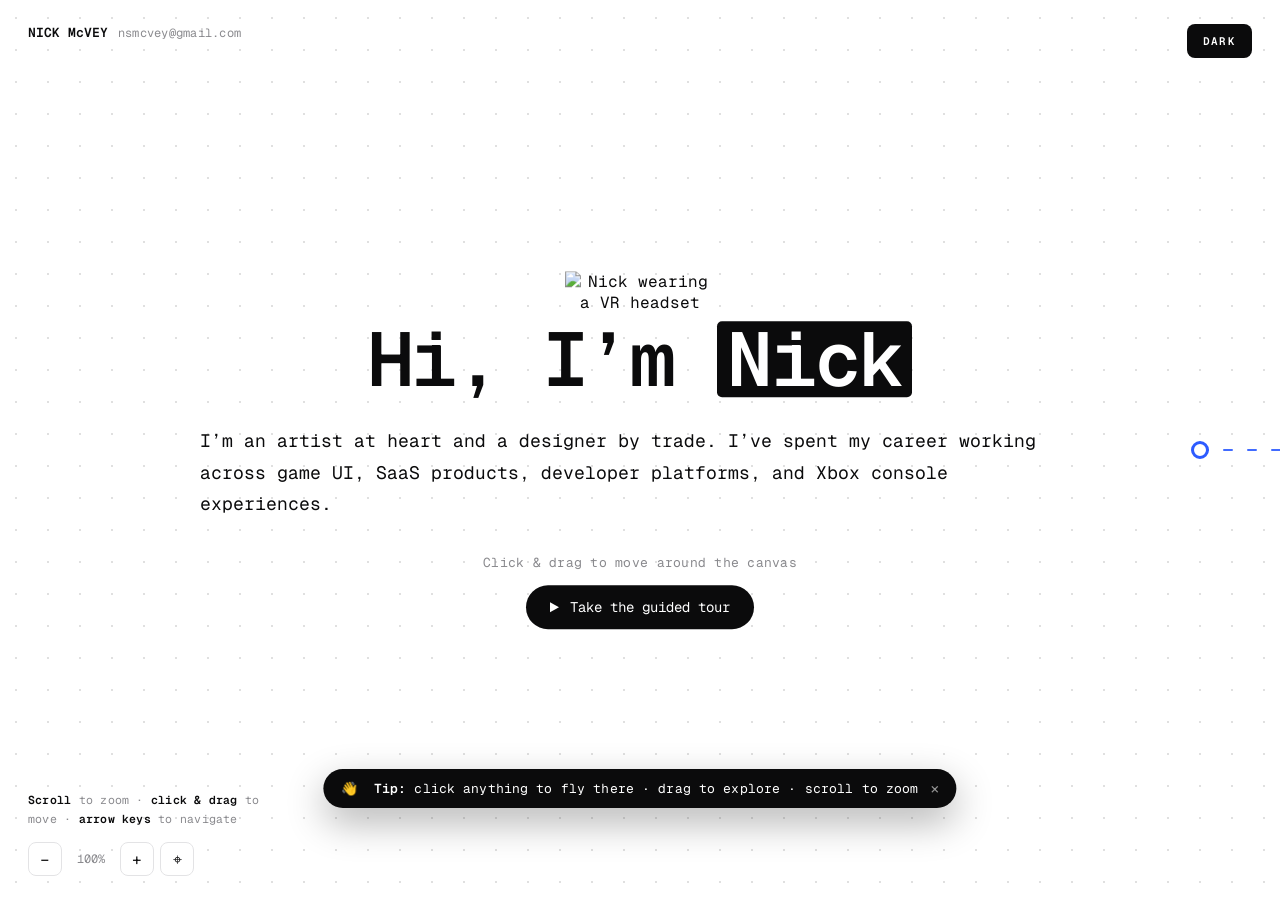
==== commit d32bf346: "Rename page title and scope tour pause to timeline auto-pan only - Update page title to "Nick McVey " ====
--- a/index.html
+++ b/index.html
@@ -3,7 +3,7 @@
 <head>
 <meta charset="UTF-8" />
 <meta name="viewport" content="width=device-width, initial-scale=1.0, user-scalable=no" />
-<title>Nick McVey — Spatial Portfolio (Prototype)</title>
+<title>Nick McVey Portfolio</title>
 <link rel="preconnect" href="https://fonts.googleapis.com">
 <link rel="preconnect" href="https://fonts.gstatic.com" crossorigin>
 <link href="https://fonts.googleapis.com/css2?family=Caveat:wght@500;600&family=Geist+Mono:wght@400;500;600&display=swap" rel="stylesheet">
@@ -1660,10 +1660,12 @@
     if(p) startTourMotion();
     else stopTourMotion();
   }
-  // Manual drag/zoom/click on the canvas takes priority over the guided tour's
-  // auto-pan: pause playback instead of fighting the user's input every frame.
+  // Manual drag/zoom/click takes priority over the guided tour's continuous
+  // auto-pan (the timeline stop): pause playback instead of fighting the user's
+  // input every frame. Regular stops just fly the camera once and hold still,
+  // so panning/zooming there shouldn't interrupt the narration.
   function pauseTourForInterruption(){
-    if(!tourSpeaking) return;
+    if(!tourSpeaking || !activeTourMotion()) return;
     try{ tourAudio.pause(); }catch(e){}
     setPlay(false);
   }
